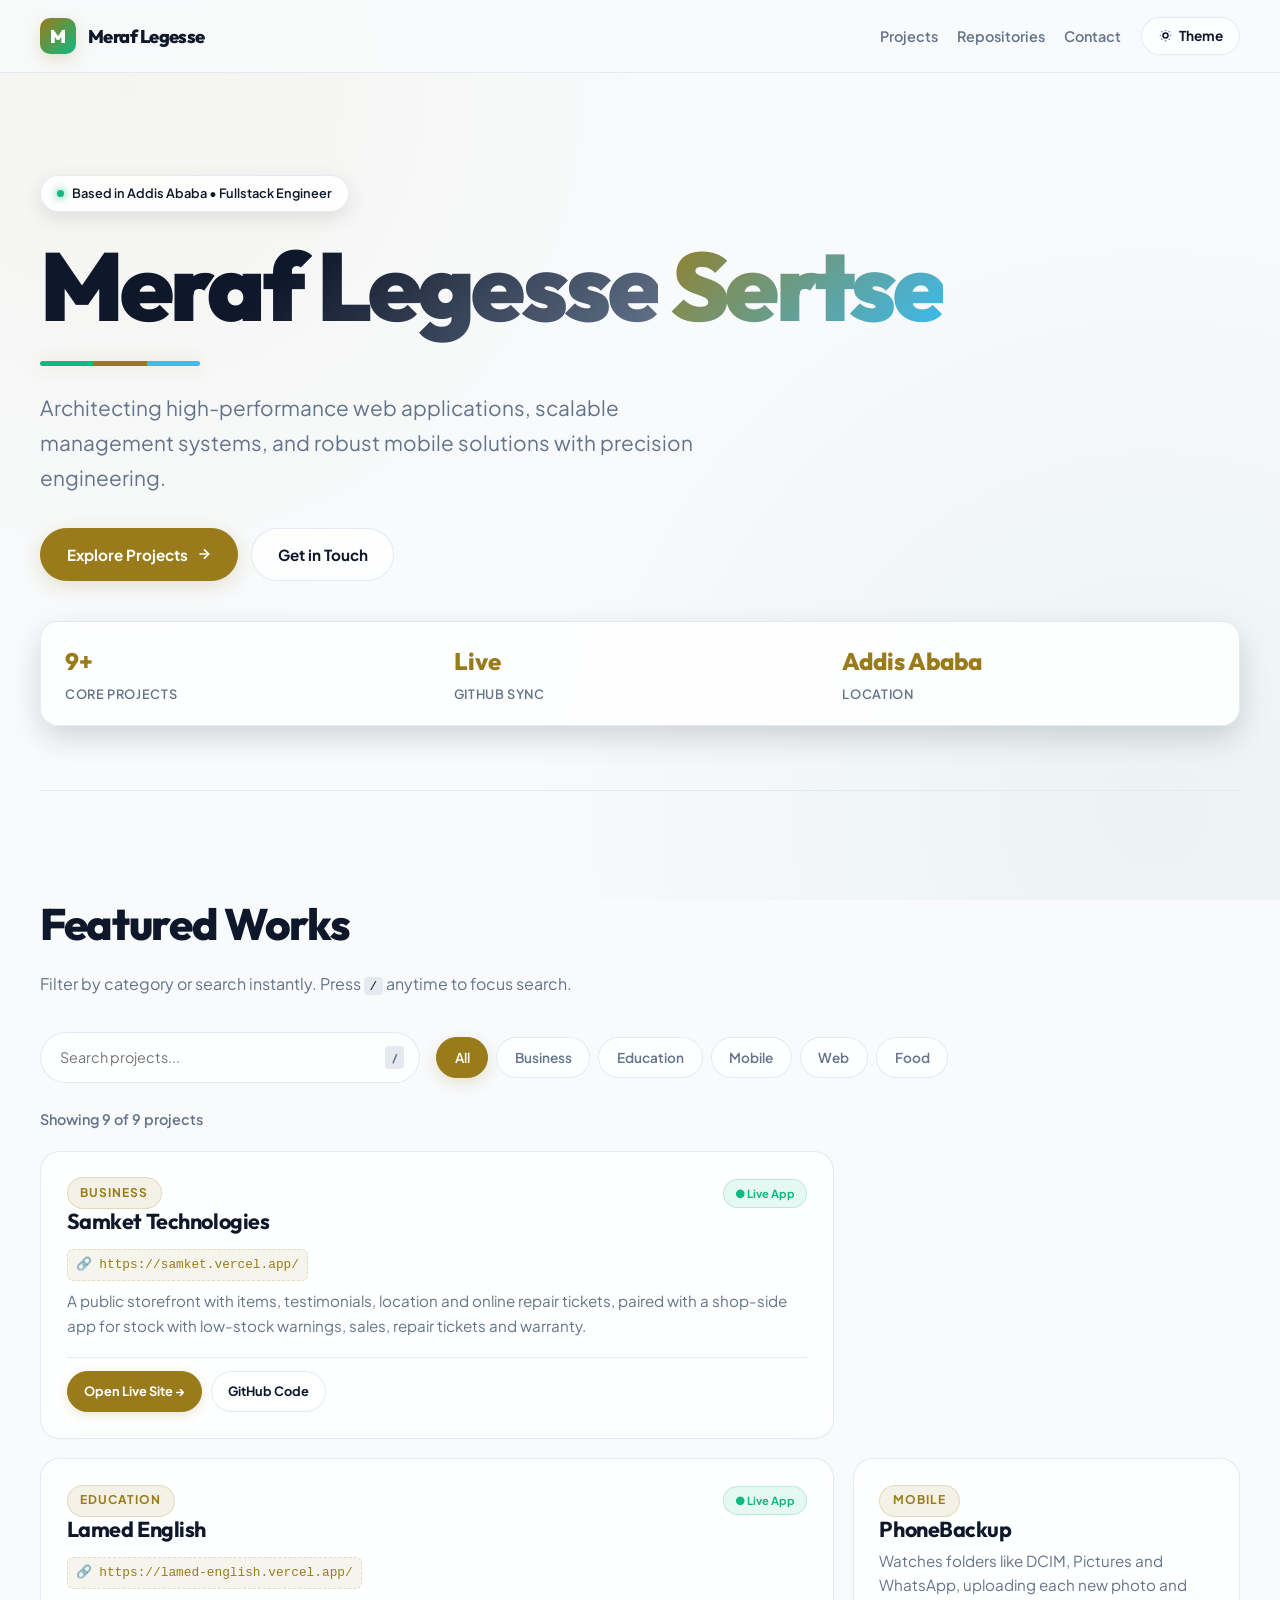
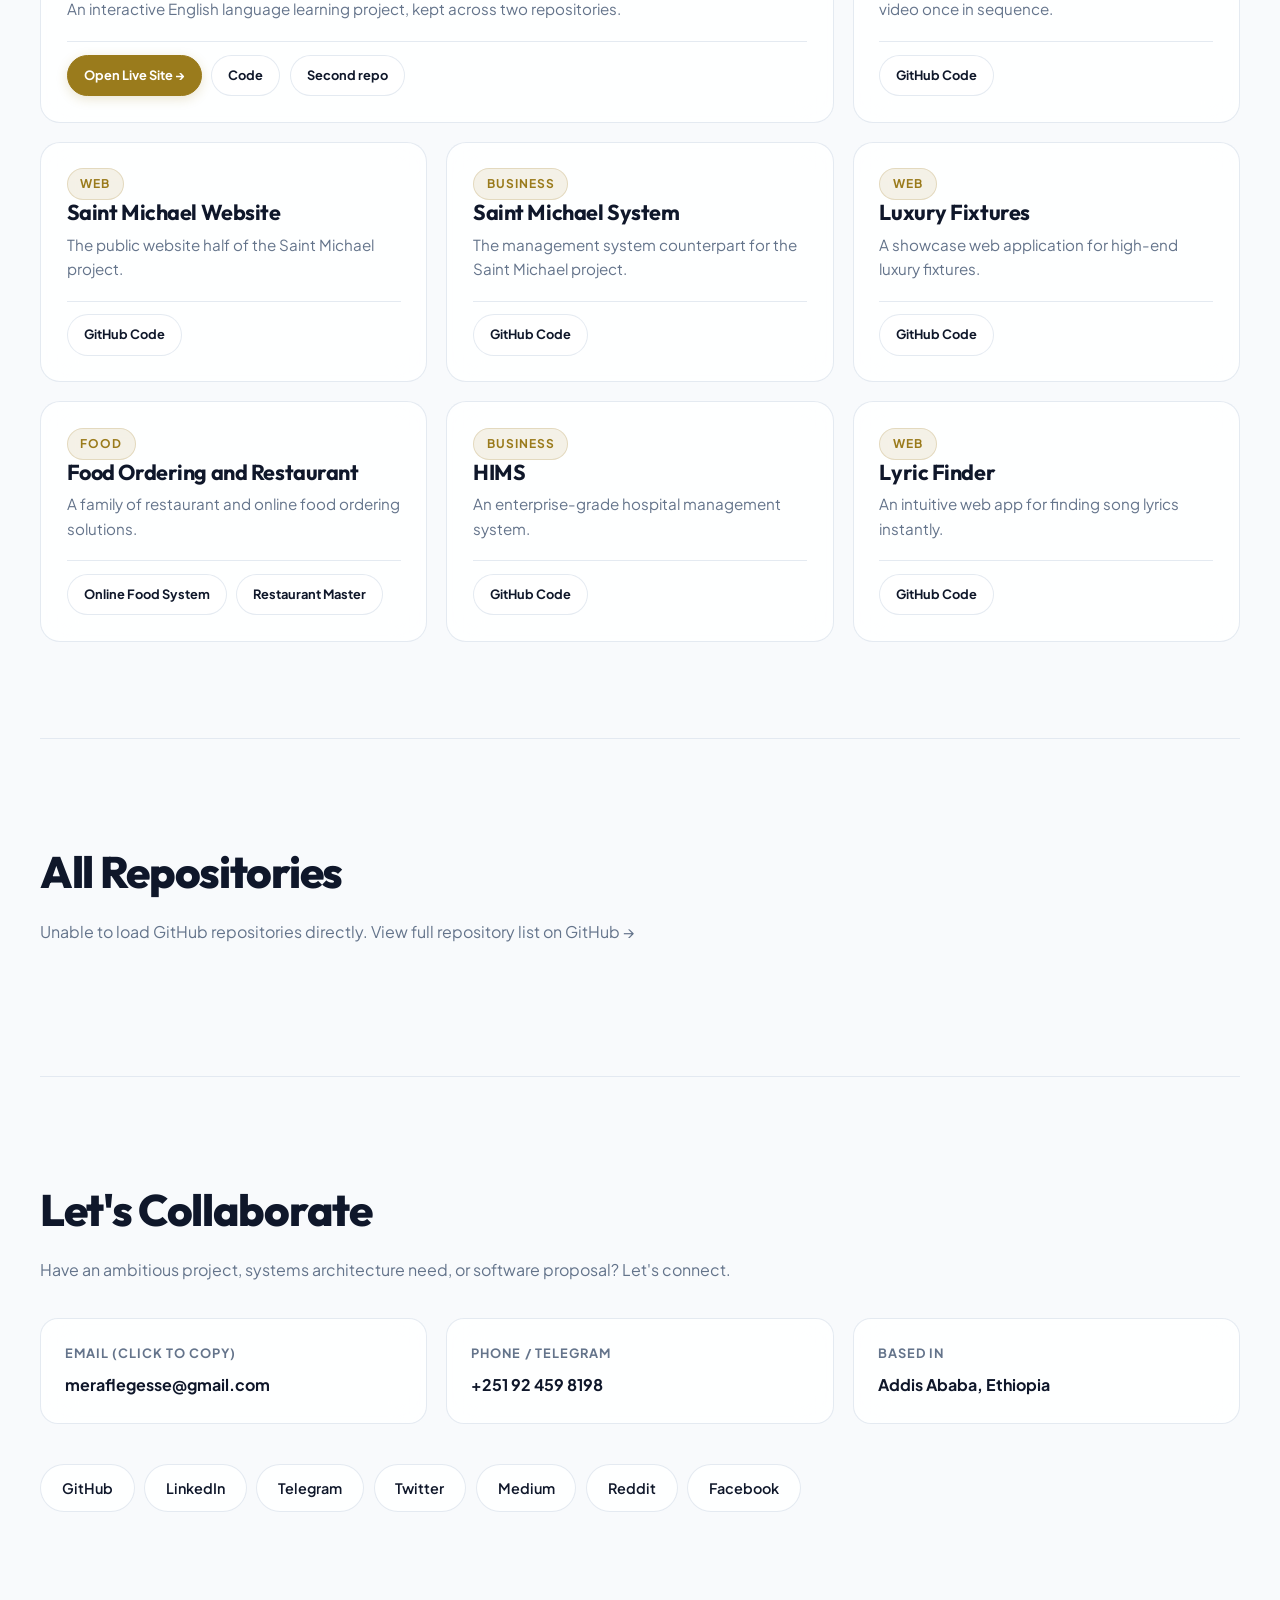
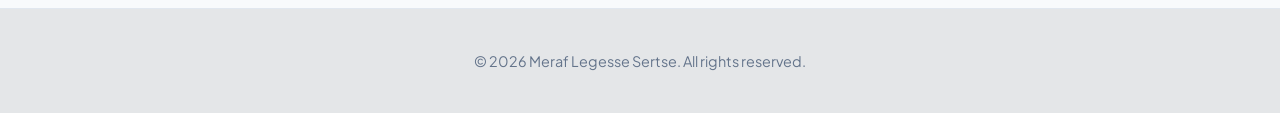
==== index.html @ bca3e5d6 "v5" ====
<!doctype html>
<html lang="en">
<head>
<meta charset="utf-8">
<title>Meraf Legesse Sertse | Fullstack Engineer & Systems Architect</title>
<meta name="viewport" content="width=device-width, initial-scale=1">
<meta name="description" content="Meraf Legesse Sertse (mafi) is a fullstack developer in Addis Ababa, Ethiopia. Explore high-performance web applications, management systems, and mobile solutions.">
<meta name="theme-color" content="#07090E">
<link rel="canonical" href="https://meraf.github.io/">
<link rel="icon" href="favicon.svg" type="image/svg+xml">
<meta property="og:title" content="Meraf Legesse Sertse | Fullstack Engineer">
<meta property="og:description" content="Websites, enterprise management systems, and mobile apps built in Addis Ababa. Explore live deployments & repositories.">
<meta property="og:type" content="website">
<meta property="og:url" content="https://meraf.github.io/">
<script type="application/ld+json">{"@context":"https://schema.org","@type":"Person","name":"Meraf Legesse Sertse","alternateName":"mafi","jobTitle":"Fullstack Developer","url":"https://meraf.github.io/","email":"mailto:meraflegesse@gmail.com","telephone":"+251924598198","address":{"@type":"PostalAddress","addressLocality":"Addis Ababa","addressCountry":"ET"},"sameAs":["https://github.com/meraf","https://linkedin.com/in/meraf-legesse","https://twitter.com/meraf_legesse","https://medium.com/@meraflegesse","https://t.me/meraf_legesse"]}</script>
<script>try{var t=localStorage.getItem("t")||(matchMedia("(prefers-color-scheme:light)").matches?"light":"dark")}catch(e){t="dark"}document.documentElement.dataset.theme=t</script>
<link rel="preconnect" href="https://fonts.googleapis.com">
<link rel="preconnect" href="https://fonts.gstatic.com" crossorigin>
<link rel="stylesheet" href="https://fonts.googleapis.com/css2?family=Plus+Jakarta+Sans:wght@400;500;600;700&family=Outfit:wght@600;700;800;900&display=swap">
<style>
:root{
  --bg:#07090E;
  --bg-glow:radial-gradient(circle at 10% 10%, rgba(212,175,55,0.07) 0%, transparent 40%), radial-gradient(circle at 90% 90%, rgba(16,185,129,0.06) 0%, transparent 45%);
  --sf:rgba(15, 20, 32, 0.75);
  --sf-hover:rgba(22, 29, 46, 0.9);
  --ln:rgba(40, 50, 75, 0.6);
  --ln-hover:rgba(212, 175, 25, 0.5);
  --tx:#F3F4F6;
  --mu:#9CA3AF;
  --ac:#D4AF37;
  --ac-rgb:212,175,55;
  --ac-glow:rgba(212,175,55,0.25);
  --oa:#07090E;
  color-scheme:dark;
}
:root[data-theme=light]{
  --bg:#F8FAFC;
  --bg-glow:radial-gradient(circle at 10% 10%, rgba(180,140,20,0.05) 0%, transparent 40%), radial-gradient(circle at 90% 90%, rgba(11,107,58,0.05) 0%, transparent 45%);
  --sf:rgba(255, 255, 255, 0.85);
  --sf-hover:rgba(255, 255, 255, 1);
  --ln:rgba(226, 232, 240, 0.9);
  --ln-hover:rgba(180, 140, 20, 0.5);
  --tx:#0F172A;
  --mu:#64748B;
  --ac:#9A7B1C;
  --ac-rgb:154,123,28;
  --ac-glow:rgba(154,123,28,0.2);
  --oa:#FFFFFF;
  color-scheme:light;
}
*{box-sizing:border-box}
html{scroll-behavior:smooth;scroll-padding-top:5.5rem}
body{margin:0;width:100%;overflow-x:hidden;background:var(--bg);background-image:var(--bg-glow);background-attachment:fixed;color:var(--tx);font:400 1rem/1.7 'Plus Jakarta Sans',system-ui,sans-serif;-webkit-text-size-adjust:100%}
a{color:inherit;text-decoration:none}
h1,h2,h3{font-family:'Outfit',system-ui,sans-serif;margin:0}
.wrap{width:min(1200px,100% - 2rem);margin-inline:auto}
:focus-visible{outline:3px solid var(--ac);outline-offset:3px}

#progress{position:fixed;top:0;left:0;height:3px;background:linear-gradient(90deg, var(--ac), #10B981);width:0%;z-index:1000;transition:width .1s linear}

.nav{position:sticky;top:0;z-index:100;background:color-mix(in srgb, var(--bg) 82%, transparent);backdrop-filter:blur(20px);-webkit-backdrop-filter:blur(20px);border-bottom:1px solid var(--ln);transition:border-color .3s}
.nav .wrap{display:flex;align-items:center;justify-content:space-between;height:4.5rem}
.logo-badge{display:flex;align-items:center;gap:.75rem;font:800 1.15rem 'Outfit',sans-serif;letter-spacing:-.03em}
.logo-icon{width:36px;height:36px;border-radius:10px;background:linear-gradient(135deg, var(--ac), #10B981);display:grid;place-content:center;color:var(--oa);font-weight:900;box-shadow:0 6px 16px var(--ac-glow)}
.nav-links{display:flex;align-items:center;gap:1.2rem}
.nav-links a{color:var(--mu);font-weight:600;font-size:.9rem;transition:color .2s}
.nav-links a:hover{color:var(--tx)}
#th{font:inherit;font-size:.85rem;font-weight:700;cursor:pointer;color:var(--tx);background:var(--sf);border:1px solid var(--ln);border-radius:999px;padding:.4rem 1rem;display:flex;align-items:center;gap:.4rem;transition:all .25s}
#th:hover{border-color:var(--ac);background:var(--sf-hover)}

.hero{padding:clamp(3rem,8vw,8rem) 0 clamp(2.5rem,5vw,4rem);position:relative}
.status-pill{display:inline-flex;align-items:center;gap:.5rem;padding:.4rem 1rem;border-radius:999px;background:var(--sf);border:1px solid var(--ln);font-size:.8rem;font-weight:600;margin-bottom:1.5rem;box-shadow:0 6px 20px rgba(0,0,0,0.1);max-width:100%;overflow:hidden;text-overflow:ellipsis;white-space:nowrap}
.status-dot{width:7px;height:7px;border-radius:50%;background:#10B981;box-shadow:0 0 8px #10B981;animation:pulse 2s infinite;flex-shrink:0}
@keyframes pulse{0%{opacity:1}50%{opacity:.3}100%{opacity:1}}
.hero h1{font-weight:900;font-size:clamp(2.5rem,8.5vw,6rem);line-height:1.05;letter-spacing:-.04em;margin-bottom:1.2rem;word-break:break-word}
.hero h1 span{background:linear-gradient(135deg, var(--tx) 40%, var(--mu));-webkit-background-clip:text;-webkit-text-fill-color:transparent}
.hero h1 span.highlight{background:linear-gradient(135deg, var(--ac), #38BDF8);-webkit-background-clip:text;-webkit-text-fill-color:transparent}
.stripe{display:block;height:5px;width:160px;margin:1.5rem 0;border-radius:3px;background:linear-gradient(90deg,#10B981 0 33.3%,var(--ac) 33.3% 66.6%,#38BDF8 66.6%);box-shadow:0 0 15px var(--ac-glow)}
.lead{font-size:clamp(1.05rem,2.2vw,1.3rem);color:var(--mu);max-width:44ch;margin:0 0 2rem;line-height:1.7}
.cta-group{display:flex;flex-wrap:wrap;gap:.8rem;align-items:center;margin-bottom:2.5rem}
.btn{display:inline-flex;align-items:center;justify-content:center;gap:.5rem;padding:.8rem 1.6rem;border-radius:999px;background:var(--ac);color:var(--oa);font-weight:700;text-decoration:none;border:1px solid var(--ac);box-shadow:0 5px 20px var(--ac-glow);transition:all .3s cubic-bezier(.16,1,.3,1);font-size:.95rem}
.btn:hover{transform:translateY(-2px);box-shadow:0 8px 25px var(--ac-glow)}
.btn.ghost{background:var(--sf);color:var(--tx);border-color:var(--ln);box-shadow:none}
.btn.ghost:hover{border-color:var(--ac);background:var(--sf-hover)}

.stats-bar{display:grid;grid-template-columns:repeat(auto-fit,minmax(150px,1fr));gap:1rem;padding:1.2rem 1.5rem;border-radius:18px;background:var(--sf);border:1px solid var(--ln);backdrop-filter:blur(16px);box-shadow:0 12px 30px rgba(0,0,0,0.15)}
.stat-item{display:flex;flex-direction:column;gap:.1rem}
.stat-num{font-family:'Outfit',sans-serif;font-size:1.5rem;font-weight:800;color:var(--ac)}
.stat-lbl{font-size:.8rem;font-weight:600;color:var(--mu);text-transform:uppercase;letter-spacing:.05em}

section{padding:clamp(4rem,8vw,6rem) 0;border-top:1px solid var(--ln)}
h2{font-weight:800;font-size:clamp(2rem,4vw,2.75rem);letter-spacing:-.03em;margin-bottom:.5rem}
.sub{color:var(--mu);max-width:58ch;margin:0 0 2.2rem;font-size:1rem}

.tools{display:flex;flex-wrap:wrap;gap:1rem;align-items:center;margin-bottom:1.5rem}
.search-wrapper{position:relative;flex:1 1 250px;max-width:380px}
#q{width:100%;font:inherit;font-size:.9rem;color:var(--tx);background:var(--sf);border:1px solid var(--ln);border-radius:999px;padding:.75rem 2.8rem .75rem 1.2rem;transition:all .25s;box-shadow:inset 0 2px 4px rgba(0,0,0,0.02)}
#q:focus{border-color:var(--ac);background:var(--sf-hover);box-shadow:0 0 0 4px var(--ac-glow)}
.kbd-hint{position:absolute;right:1rem;top:50%;transform:translateY(-50%);background:var(--ln);color:var(--mu);font-size:.7rem;font-weight:700;padding:.15rem .4rem;border-radius:4px;pointer-events:none}
#chips{display:flex;flex-wrap:wrap;gap:.5rem}
#chips button{font:inherit;font-size:.85rem;font-weight:600;cursor:pointer;color:var(--mu);background:var(--sf);border:1px solid var(--ln);border-radius:999px;padding:.5rem 1.1rem;transition:all .25s}
#chips button:hover{color:var(--tx);border-color:var(--ln-hover)}
#chips button[aria-pressed=true]{background:var(--ac);color:var(--oa);border-color:var(--ac);box-shadow:0 5px 15px var(--ac-glow)}
#count{color:var(--mu);margin:0 0 1.2rem;font-size:.9rem;font-weight:600}

/* Bento Grid Cards - Fully Responsive */
#grid{display:grid;gap:1.2rem;grid-template-columns:repeat(auto-fill,minmax(min(100%, 300px), 1fr))}
.card{box-sizing:border-box;display:flex;flex-direction:column;justify-content:space-between;gap:1.2rem;min-height:240px;padding:1.6rem;border:1px solid var(--ln);border-radius:20px;background:var(--sf);backdrop-filter:blur(16px);transition:all .3s cubic-bezier(.16,1,.3,1);position:relative;overflow:hidden;word-break:break-word}
.card::before{content:"";position:absolute;inset:0;background:radial-gradient(600px circle at var(--mouse-x, 0) var(--mouse-y, 0), rgba(212,175,55,0.08), transparent 40%);opacity:0;transition:opacity .3s;pointer-events:none}
.card:hover{border-color:var(--ln-hover);transform:translateY(-4px);box-shadow:0 15px 30px rgba(0,0,0,0.2)}
.card:hover::before{opacity:1}
.card-top{display:flex;align-items:center;justify-content:space-between;flex-wrap:wrap;gap:.5rem}
.card h3{font-size:1.35rem;line-height:1.2;font-weight:700;letter-spacing:-.02em;margin-bottom:.4rem}
.card p{margin:0;color:var(--mu);font-size:.95rem;line-height:1.6}
.url-display{display:inline-block;font-size:.8rem;font-family:monospace;color:var(--ac);background:rgba(var(--ac-rgb),0.08);padding:.25rem .5rem;border-radius:6px;margin:.5rem 0;word-break:break-all;border:1px dashed rgba(var(--ac-rgb),0.2)}
.card.big{grid-column:span 1}
@media(min-width:768px){.card.big{grid-column:span 2}}
.cat{display:inline-flex;align-items:center;gap:.4rem;font-size:.75rem;font-weight:700;text-transform:uppercase;letter-spacing:.08em;color:var(--ac);background:rgba(var(--ac-rgb),0.1);padding:.3rem .8rem;border-radius:999px;border:1px solid rgba(var(--ac-rgb),0.2)}
.live-indicator{display:inline-flex;align-items:center;gap:.3rem;font-size:.7rem;font-weight:700;color:#10B981;background:rgba(16,185,129,0.1);padding:.25rem .7rem;border-radius:999px;border:1px solid rgba(16,185,129,0.2)}
.card-actions{display:flex;flex-wrap:wrap;gap:.6rem;margin-top:auto;padding-top:.8rem;border-top:1px solid var(--ln)}
.btn-card{display:inline-flex;align-items:center;justify-content:center;gap:.4rem;padding:.55rem 1rem;border-radius:999px;font-size:.8rem;font-weight:700;text-decoration:none;transition:all .2s;white-space:nowrap}
.btn-card.primary{background:var(--ac);color:var(--oa);border:1px solid var(--ac);box-shadow:0 3px 12px var(--ac-glow)}
.btn-card.primary:hover{transform:translateY(-1px);box-shadow:0 5px 15px var(--ac-glow)}
.btn-card.ghost{background:var(--sf);color:var(--tx);border:1px solid var(--ln)}
.btn-card.ghost:hover{border-color:var(--ac);background:var(--sf-hover)}

#none{color:var(--mu);padding:3rem 0;text-align:center;font-size:1.05rem}

.rl{list-style:none;margin:0;padding:0;display:grid;gap:1.2rem;grid-template-columns:repeat(auto-fill,minmax(min(100%, 300px), 1fr))}
.rl a{display:flex;flex-direction:column;gap:.7rem;height:100%;padding:1.5rem;border:1px solid var(--ln);border-radius:18px;background:var(--sf);backdrop-filter:blur(16px);text-decoration:none;transition:all .3s;word-break:break-word}
.rl a:hover{border-color:var(--ln-hover);transform:translateY(-3px);box-shadow:0 12px 25px rgba(0,0,0,0.15)}
.rl b{font-family:'Outfit',sans-serif;font-size:1.15rem;letter-spacing:-.01em}
.rl span{color:var(--mu);font-size:.9rem;display:-webkit-box;-webkit-line-clamp:2;-webkit-box-orient:vertical;overflow:hidden;flex-grow:1}
.rl i{display:flex;align-items:center;justify-content:space-between;font-style:normal;color:var(--mu);font-size:.8rem;margin-top:auto;padding-top:.8rem;border-top:1px solid var(--ln)}
.rl em{background:rgba(var(--ac-rgb),0.1);color:var(--ac);padding:.2rem .6rem;border-radius:6px;font-style:normal;font-weight:700}
.err{color:var(--mu);padding:2rem 0}

.cg{display:grid;gap:1.2rem;grid-template-columns:repeat(auto-fit,minmax(min(100%, 280px), 1fr));margin-bottom:2.5rem}
.cg>*{display:flex;flex-direction:column;gap:.4rem;margin:0;padding:1.5rem;border:1px solid var(--ln);border-radius:18px;background:var(--sf);backdrop-filter:blur(16px);text-decoration:none;word-break:break-word;transition:all .3s}
.cg a:hover,.copy-box:hover{border-color:var(--ln-hover);transform:translateY(-2px);box-shadow:0 10px 25px rgba(0,0,0,0.1)}
.copy-box{cursor:pointer;position:relative}
.copy-feedback{position:absolute;top:1rem;right:1rem;background:var(--ac);color:var(--oa);font-size:.7rem;font-weight:800;padding:.2rem .5rem;border-radius:4px;opacity:0;transition:opacity .2s}
.cg small{color:var(--mu);font-size:.8rem;font-weight:700;text-transform:uppercase;letter-spacing:.08em}
.cg span,.cg a{font-weight:700;font-size:1rem}
.soc{list-style:none;margin:0;padding:0;display:flex;flex-wrap:wrap;gap:.6rem}
.soc a{display:inline-flex;align-items:center;gap:.5rem;padding:.7rem 1.3rem;border:1px solid var(--ln);border-radius:999px;background:var(--sf);font-weight:600;font-size:.9rem;transition:all .25s}
.soc a:hover{border-color:var(--ac);background:var(--sf-hover);transform:translateY(-2px);box-shadow:0 6px 15px var(--ac-glow)}

footer{border-top:1px solid var(--ln);padding:2.5rem 0;color:var(--mu);font-size:.9rem;background:color-mix(in srgb, var(--bg) 92%, #000 8%)}
footer .wrap{display:flex;flex-wrap:wrap;align-items:center;justify-content:space-between;gap:1rem}

@media(prefers-reduced-motion:reduce){*{animation:none!important;transition:none!important;scroll-behavior:auto!important}}
</style>
</head>
<body>

<div id="progress"></div>

<nav class="nav">
  <div class="wrap">
    <a href="#" class="logo-badge">
      <div class="logo-icon">M</div>
      <span>Meraf Legesse</span>
    </a>
    <div class="nav-links">
      <a href="#projects">Projects</a>
      <a href="#repos">Repositories</a>
      <a href="#contact">Contact</a>
      <button id="th" type="button" aria-label="Toggle theme">
        <svg width="15" height="15" viewBox="0 0 24 24" fill="none" stroke="currentColor" stroke-width="2.5"><path d="M12 3v1m0 16v1m9-9h-1M4 12H3m15.364 6.364l-.707-.707M6.343 6.343l-.707-.707m12.728 0l-.707.707M6.343 17.657l-.707.707M16 12a4 4 0 11-8 0 4 4 0 018 0z"/></svg>
        <span>Theme</span>
      </button>
    </div>
  </div>
</nav>

<header class="hero wrap">
  <div class="status-pill">
    <span class="status-dot"></span>
    <span>Based in Addis Ababa • Fullstack Engineer</span>
  </div>
  <h1><span>Meraf Legesse</span><span class="highlight"> Sertse</span></h1>
  <i class="stripe"></i>
  <p class="lead">Architecting high-performance web applications, scalable management systems, and robust mobile solutions with precision engineering.</p>
  <div class="cta-group">
    <a class="btn" href="#projects">
      <span>Explore Projects</span>
      <svg width="16" height="16" viewBox="0 0 24 24" fill="none" stroke="currentColor" stroke-width="2.5"><path d="M5 12h14m-7-7l7 7-7 7"/></svg>
    </a>
    <a class="btn ghost" href="#contact">Get in Touch</a>
  </div>

  <div class="stats-bar" id="statsBar">
    <div class="stat-item">
      <span class="stat-num" id="repoCountStat">9+</span>
      <span class="stat-lbl">Core Projects</span>
    </div>
    <div class="stat-item">
      <span class="stat-num" id="githubStarsStat">Live</span>
      <span class="stat-lbl">GitHub Sync</span>
    </div>
    <div class="stat-item">
      <span class="stat-num">Addis Ababa</span>
      <span class="stat-lbl">Location</span>
    </div>
  </div>
</header>

<main>
  <section id="projects" class="wrap">
    <h2>Featured Works</h2>
    <p class="sub">Filter by category or search instantly. Press <kbd style="background:var(--ln);padding:.1rem .35rem;border-radius:4px;color:var(--tx);font-size:.8rem">/</kbd> anytime to focus search.</p>
    <div class="tools">
      <div class="search-wrapper">
        <input id="q" type="search" placeholder="Search projects..." aria-label="Search projects">
        <span class="kbd-hint">/</span>
      </div>
      <div id="chips"></div>
    </div>
    <p id="count" aria-live="polite"></p>
    <div id="grid"></div>
    <p id="none" hidden>No projects match your search query. Try clearing filters or resetting search.</p>
    <noscript><p><a href="https://github.com/meraf?tab=repositories" target="_blank" rel="noopener">Browse all projects directly on GitHub</a></p></noscript>
  </section>

  <section id="repos" class="wrap">
    <h2>All Repositories</h2>
    <p class="sub" id="rc">Fetching live public repositories from GitHub...</p>
    <ul class="rl" id="rl"></ul>
  </section>

  <section id="contact" class="wrap">
    <h2>Let's Collaborate</h2>
    <p class="sub">Have an ambitious project, systems architecture need, or software proposal? Let's connect.</p>
    <div class="cg">
      <div class="copy-box" id="copyEmailBtn" title="Click to copy email">
        <span class="copy-feedback" id="copyFeedback">Copied!</span>
        <small>Email (Click to Copy)</small>
        <span>meraflegesse@gmail.com</span>
      </div>
      <a href="tel:+251924598198">
        <small>Phone / Telegram</small>
        <span>+251 92 459 8198</span>
      </a>
      <div>
        <small>Based In</small>
        <span>Addis Ababa, Ethiopia</span>
      </div>
    </div>
    <ul class="soc">
      <li><a href="https://github.com/meraf" target="_blank" rel="noopener">GitHub</a></li>
      <li><a href="https://linkedin.com/in/meraf-legesse" target="_blank" rel="noopener">LinkedIn</a></li>
      <li><a href="https://t.me/meraf_legesse" target="_blank" rel="noopener">Telegram</a></li>
      <li><a href="https://twitter.com/meraf_legesse" target="_blank" rel="noopener">Twitter</a></li>
      <li><a href="https://medium.com/@meraflegesse" target="_blank" rel="noopener">Medium</a></li>
      <li><a href="https://www.reddit.com/user/Meraf_Legesse" target="_blank" rel="noopener">Reddit</a></li>
      <li><a href="https://www.facebook.com/mafilegesse1" target="_blank" rel="noopener">Facebook</a></li>
    </ul>
  </section>
</main>

<footer footer style="display: flex; justify-content: center; align-items: center; text-align: center; width: 100%;">
  <div class="">
    <span >© <span id="yr">2026</span> Meraf Legesse Sertse. All rights reserved.</span>
    
  </div>
</footer>

<script>
// Live deployments listed first with visible deployment URLs
const P=[
{n:"Samket Technologies",c:"Business",s:1,r:[["Code","SamketTechnologies"]],live:"https://samket.vercel.app/",
 d:"Website and shop system for a computer and mobile sales and repair business.",
 l:"A public storefront with items, testimonials, location and online repair tickets, paired with a shop-side app for stock with low-stock warnings, sales, repair tickets and warranty."},
{n:"Lamed English",c:"Education",s:1,r:[["Code","Lamed-English"],["Second repo","lamed_english"]],live:"https://lamed-english.vercel.app/",
 d:"English language learning project.",
 l:"An interactive English language learning project, kept across two repositories."},
{n:"PhoneBackup",c:"Mobile",r:[["Code","PhoneBackup"]],live:"",
 d:"Android app that backs up new photos and videos to a private Telegram channel.",
 l:"Watches folders like DCIM, Pictures and WhatsApp, uploading each new photo and video once in sequence."},
{n:"Saint Michael Website",c:"Web",r:[["Code","Saint-Michale-Website"]],live:"",
 d:"Public website for Saint Michael.",
 l:"The public website half of the Saint Michael project."},
{n:"Saint Michael System",c:"Business",r:[["Code","Saint-Michale-System"]],live:"",
 d:"Management system built alongside the Saint Michael website.",
 l:"The management system counterpart for the Saint Michael project."},
{n:"Luxury Fixtures",c:"Web",r:[["Code","luxury-fixtures"]],live:"",
 d:"Website for a luxury fixtures brand.",
 l:"A showcase web application for high-end luxury fixtures."},
{n:"Food Ordering and Restaurant",c:"Food",r:[["Online Food System","Online-Food-Ordering-System"],["Restaurant Master","online-food-and-restaurant-master"]],live:"",
 d:"Restaurant and online food ordering systems in multiple versions.",
 l:"A family of restaurant and online food ordering solutions."},
{n:"HIMS",c:"Business",r:[["Code","HIMS"]],live:"",
 d:"A fast, flexible and simple hospital management system.",
 l:"An enterprise-grade hospital management system."},
{n:"Lyric Finder",c:"Web",r:[["Code","LyricFinder-"]],live:"",
 d:"An intuitive demo song and lyric finder.",
 l:"An intuitive web app for finding song lyrics instantly."}
];

const $=s=>document.querySelector(s),G="https://github.com/meraf/",R=document.documentElement;
let cat="All",term="";
const cats=["All",...new Set(P.map(p=>p.c))];

$("#chips").innerHTML=cats.map(c=>`<button type="button" aria-pressed="${c==="All"}">${c}</button>`).join("");

function draw(){
 const L=P.filter(p=>(cat==="All"||p.c===cat)&&(p.n+" "+p.d+" "+p.c).toLowerCase().includes(term));
 $("#grid").innerHTML=L.map(p=>`
  <article class="card${p.s?" big":""}">
    <div>
      <div class="card-top">
        <span class="cat">${p.c}</span>
        ${p.live ? '<span class="live-indicator">● Live App</span>' : ''}
      </div>
      <div>
        <h3>${p.n}</h3>
        ${p.live ? `<a href="${p.live}" target="_blank" rel="noopener" class="url-display">🔗 ${p.live}</a>` : ''}
        <p>${p.l||p.d}</p>
      </div>
    </div>
    <div class="card-actions">
      ${p.live ? `<a class="btn-card primary" href="${p.live}" target="_blank" rel="noopener">Open Live Site →</a>` : ''}
      ${p.r.map(([t,r])=>`<a class="btn-card ghost" href="${G+r}" target="_blank" rel="noopener">${p.r.length>1?t:"GitHub Code"}</a>`).join("")}
    </div>
  </article>`).join("");
 
 $("#none").hidden=L.length>0;
 $("#count").textContent=`Showing ${L.length} of ${P.length} projects`;

 document.querySelectorAll('.card').forEach(card => {
  card.onmousemove = e => {
   const rect = card.getBoundingClientRect();
   card.style.setProperty('--mouse-x', `${e.clientX - rect.left}px`);
   card.style.setProperty('--mouse-y', `${e.clientY - rect.top}px`);
  };
 });
}

$("#chips").onclick=e=>{
 const b=e.target.closest("button");if(!b)return;
 cat=b.textContent;
 [...$("#chips").children].forEach(x=>x.setAttribute("aria-pressed",x===b));
 draw();
};

$("#q").oninput=e=>{
 term=e.target.value.trim().toLowerCase();
 draw();
};

window.addEventListener('keydown', e => {
 if(e.key==='/' && document.activeElement!==$('#q')){
  e.preventDefault();
  $('#q').focus();
 }
});

$('#copyEmailBtn').onclick = () => {
 navigator.clipboard.writeText('meraflegesse@gmail.com').then(() => {
  const fb = $('#copyFeedback');
  fb.style.opacity = '1';
  setTimeout(() => fb.style.opacity = '0', 1500);
 });
};

$("#th").onclick=()=>{
 const t=R.dataset.theme==="light"?"dark":"light";
 R.dataset.theme=t;
 try{localStorage.setItem("t",t)}catch(e){}
};

window.onscroll = () => {
 const h = document.documentElement;
 const st = h.scrollTop || document.body.scrollTop;
 const sh = h.scrollHeight - h.clientHeight;
 $('#progress').style.width = `${(st / sh) * 100}%`;
};

$("#yr").textContent=new Date().getFullYear();
draw();

let loaded=0;
function loadRepos(){
 if(loaded++)return;
 fetch("https://api.github.com/users/meraf/repos?per_page=100&sort=pushed")
 .then(r=>r.ok?r.json():Promise.reject())
 .then(a=>{
  $("#rc").textContent=`${a.length} public repositories fetched live from GitHub, newest activity first.`;
  $('#repoCountStat').textContent = `${a.length}+`;
  $('#githubStarsStat').textContent = 'Synced';
  $("#rl").innerHTML=a.map(r=>`
    <li>
      <a href="${esc(r.html_url)}" target="_blank" rel="noopener">
        <b>${esc(r.name)}</b>
        <span>${esc(r.description||"No description yet")}</span>
        <i><em>${esc(r.language||"Code")}</em><span>${new Date(r.pushed_at).toLocaleDateString("en",{month:"short",year:"numeric"})}</span></i>
      </a>
    </li>`).join("");
 })
 .catch(()=>{$("#rc").innerHTML='Unable to load GitHub repositories directly. <a href="https://github.com/meraf?tab=repositories" target="_blank" rel="noopener">View full repository list on GitHub →</a>'});
}

const esc=s=>String(s).replace(/[&<>"]/g,c=>({"&":"&amp;","<":"&lt;",">":"&gt;",'"':"&quot;"}[c]));

"IntersectionObserver" in window?new IntersectionObserver((e,o)=>{if(e[0].isIntersecting){loadRepos();o.disconnect()}},{rootMargin:"400px"}).observe($("#repos")):loadRepos();
</script>
</body>
</html>
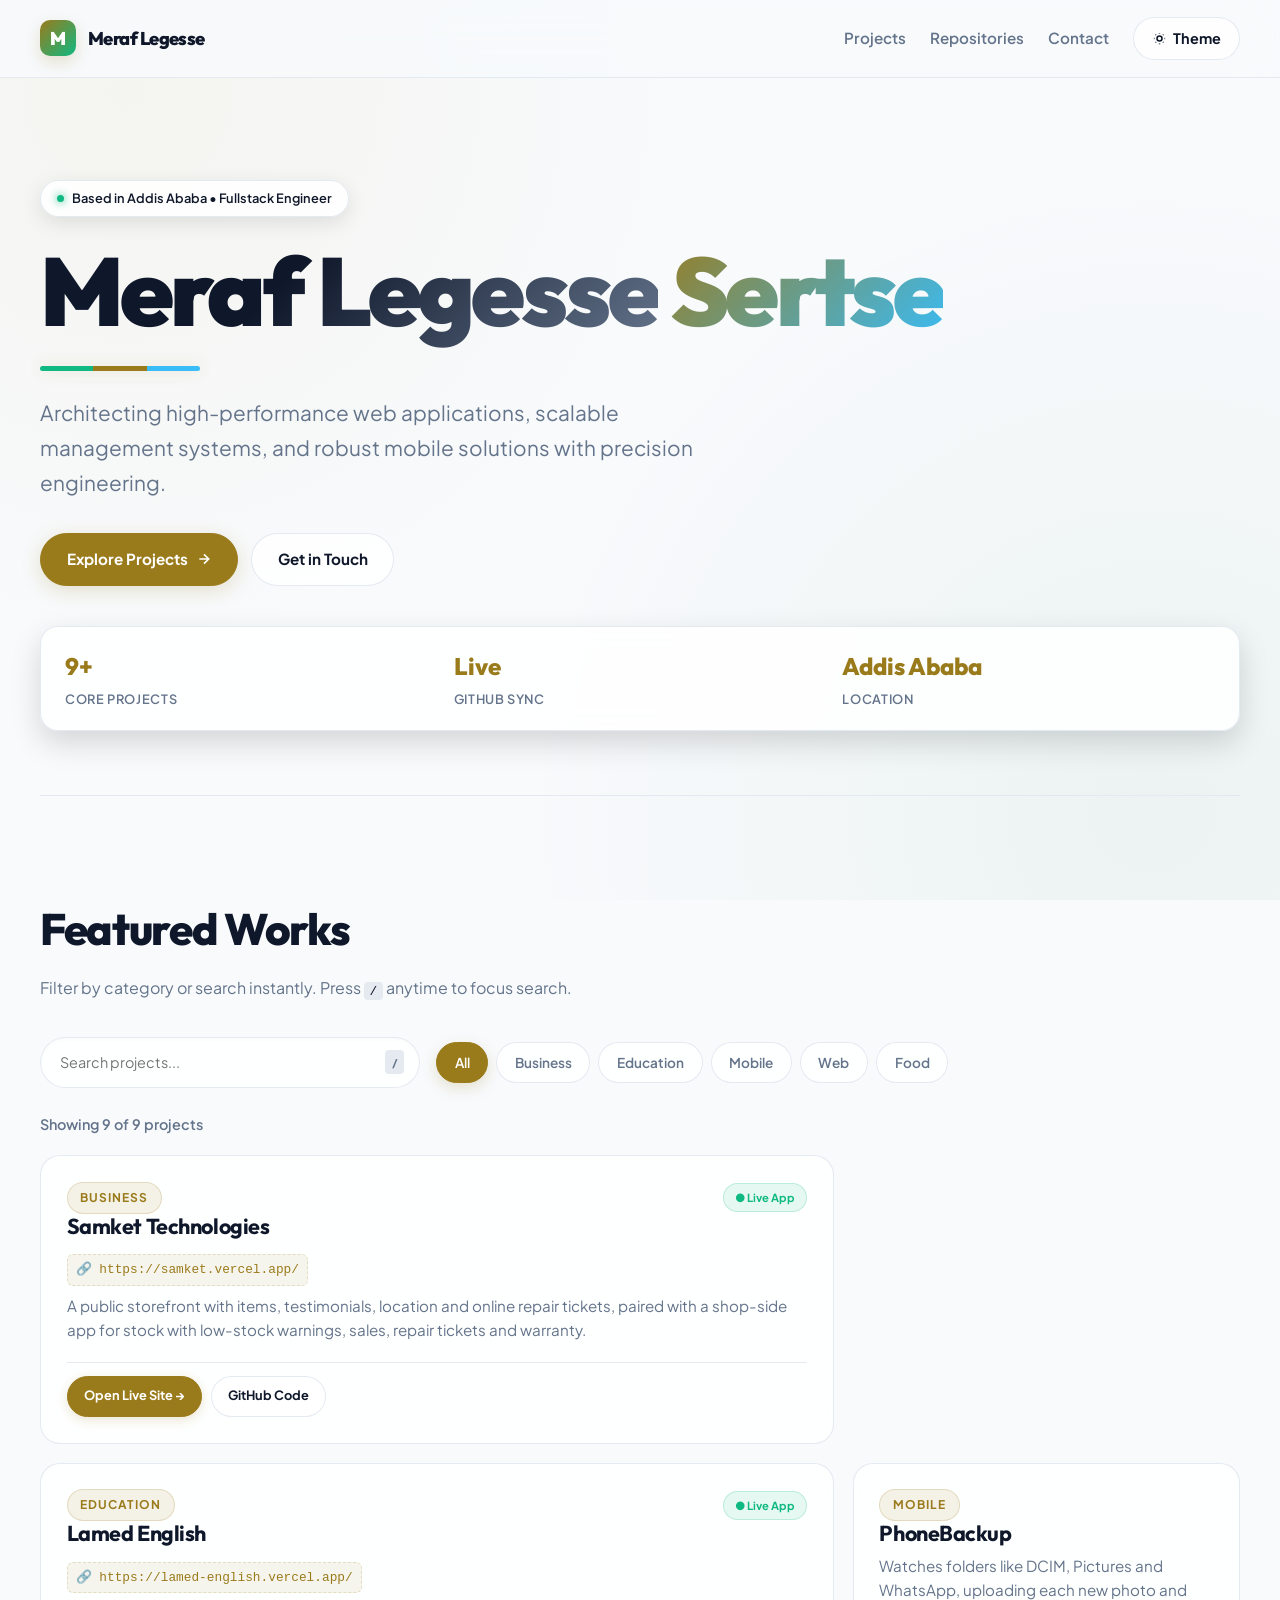
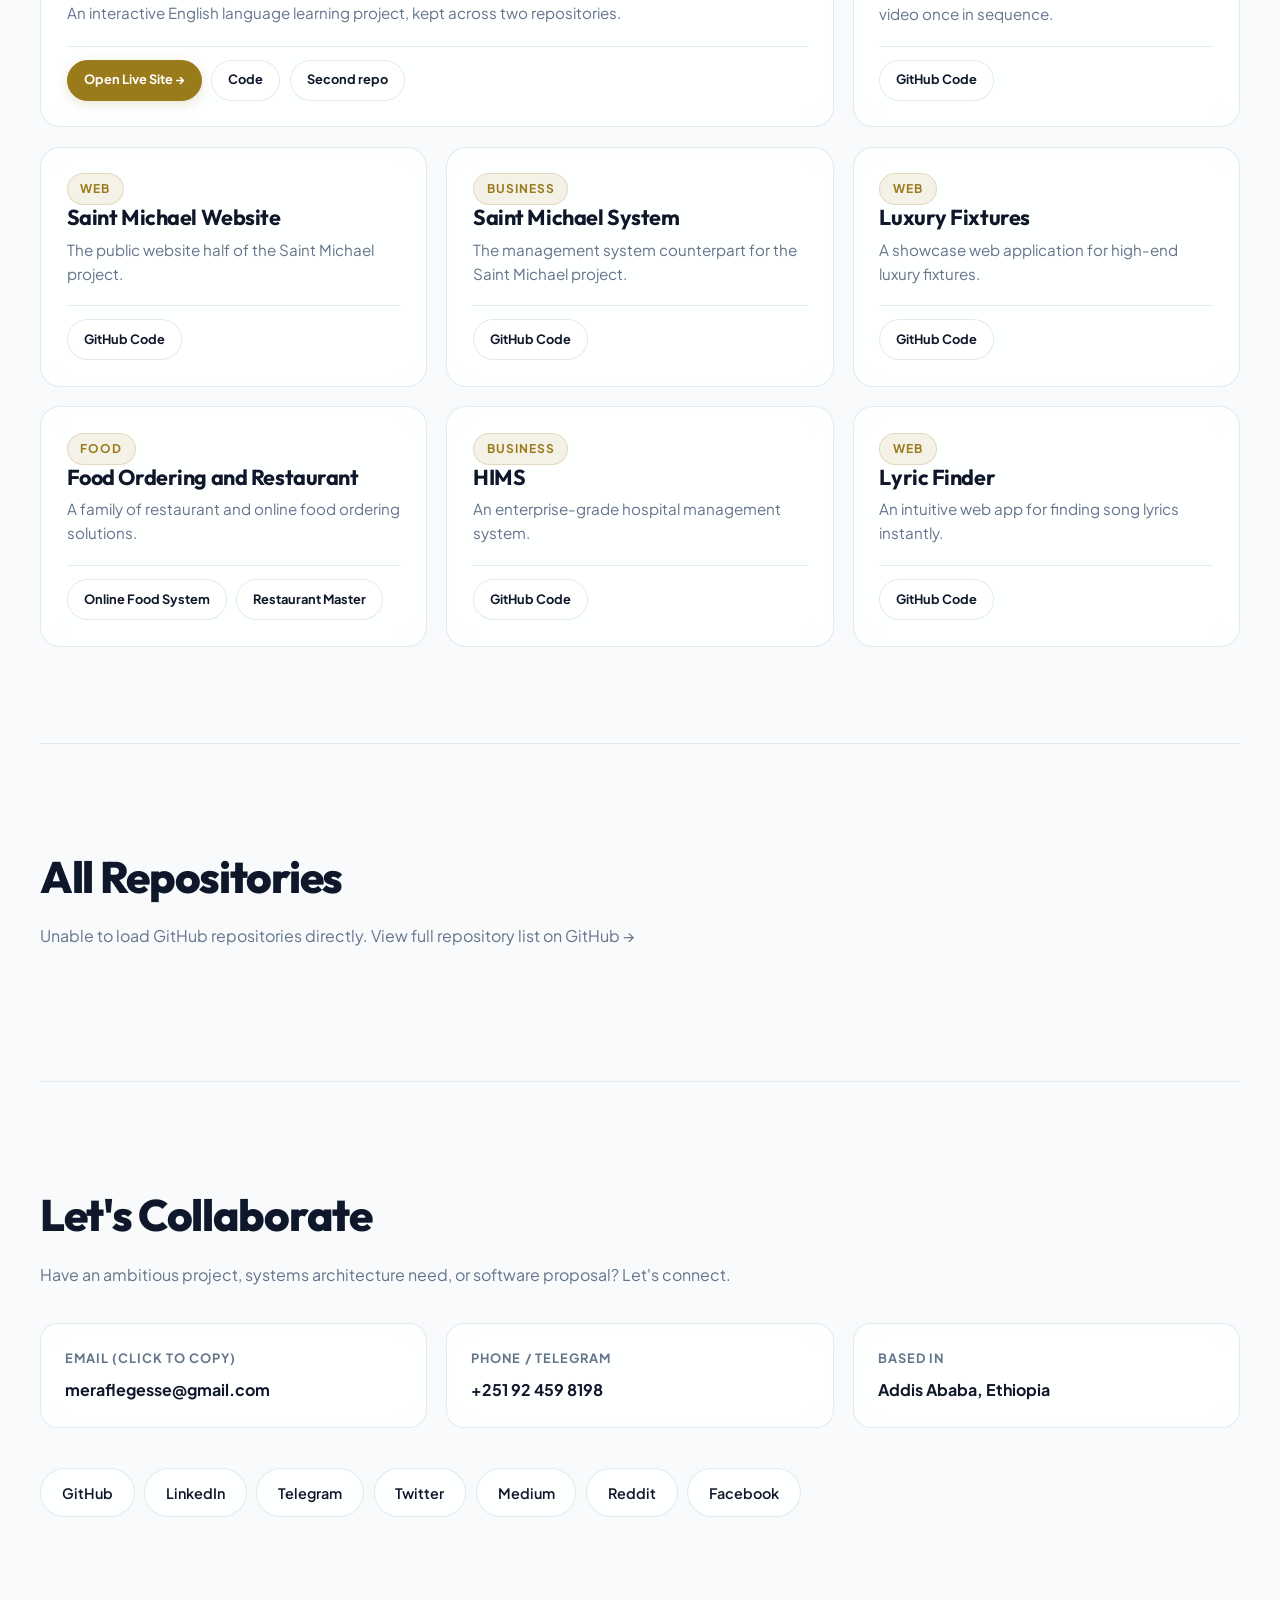
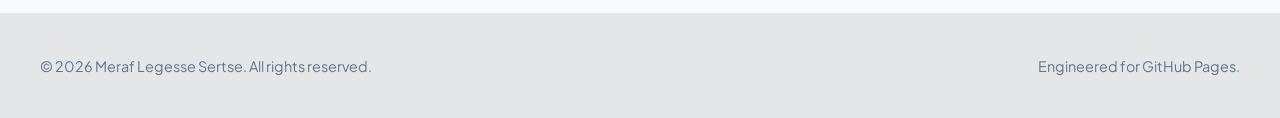
==== commit 3a352d59: "v6" ====
--- a/index.html
+++ b/index.html
@@ -49,30 +49,38 @@
   color-scheme:light;
 }
 *{box-sizing:border-box}
-html{scroll-behavior:smooth;scroll-padding-top:5.5rem}
-body{margin:0;width:100%;overflow-x:hidden;background:var(--bg);background-image:var(--bg-glow);background-attachment:fixed;color:var(--tx);font:400 1rem/1.7 'Plus Jakarta Sans',system-ui,sans-serif;-webkit-text-size-adjust:100%}
+html{scroll-behavior:smooth;scroll-padding-top:6rem}
+body{margin:0;width:100%;max-width:100vw;overflow-x:hidden;background:var(--bg);background-image:var(--bg-glow);background-attachment:fixed;color:var(--tx);font:400 1rem/1.7 'Plus Jakarta Sans',system-ui,sans-serif;-webkit-text-size-adjust:100%}
 a{color:inherit;text-decoration:none}
 h1,h2,h3{font-family:'Outfit',system-ui,sans-serif;margin:0}
-.wrap{width:min(1200px,100% - 2rem);margin-inline:auto}
+.wrap{width:min(1200px, 100% - 1.5rem);margin-inline:auto}
 :focus-visible{outline:3px solid var(--ac);outline-offset:3px}
 
 #progress{position:fixed;top:0;left:0;height:3px;background:linear-gradient(90deg, var(--ac), #10B981);width:0%;z-index:1000;transition:width .1s linear}
 
-.nav{position:sticky;top:0;z-index:100;background:color-mix(in srgb, var(--bg) 82%, transparent);backdrop-filter:blur(20px);-webkit-backdrop-filter:blur(20px);border-bottom:1px solid var(--ln);transition:border-color .3s}
-.nav .wrap{display:flex;align-items:center;justify-content:space-between;height:4.5rem}
+/* Responsive Stacked Navbar */
+.nav{position:sticky;top:0;z-index:100;background:color-mix(in srgb, var(--bg) 88%, transparent);backdrop-filter:blur(20px);-webkit-backdrop-filter:blur(20px);border-bottom:1px solid var(--ln);transition:border-color .3s}
+.nav .wrap{display:flex;flex-direction:column;align-items:center;gap:.6rem;padding:.7rem 0}
 .logo-badge{display:flex;align-items:center;gap:.75rem;font:800 1.15rem 'Outfit',sans-serif;letter-spacing:-.03em}
 .logo-icon{width:36px;height:36px;border-radius:10px;background:linear-gradient(135deg, var(--ac), #10B981);display:grid;place-content:center;color:var(--oa);font-weight:900;box-shadow:0 6px 16px var(--ac-glow)}
-.nav-links{display:flex;align-items:center;gap:1.2rem}
-.nav-links a{color:var(--mu);font-weight:600;font-size:.9rem;transition:color .2s}
+.nav-links{display:flex;flex-wrap:wrap;justify-content:center;align-items:center;gap:1rem}
+.nav-links a{color:var(--mu);font-weight:600;font-size:.875rem;transition:color .2s}
 .nav-links a:hover{color:var(--tx)}
-#th{font:inherit;font-size:.85rem;font-weight:700;cursor:pointer;color:var(--tx);background:var(--sf);border:1px solid var(--ln);border-radius:999px;padding:.4rem 1rem;display:flex;align-items:center;gap:.4rem;transition:all .25s}
+#th{font:inherit;font-size:.8rem;font-weight:700;cursor:pointer;color:var(--tx);background:var(--sf);border:1px solid var(--ln);border-radius:999px;padding:.35rem .9rem;display:flex;align-items:center;gap:.4rem;transition:all .25s}
 #th:hover{border-color:var(--ac);background:var(--sf-hover)}
+
+@media(min-width:640px){
+  .nav .wrap{flex-direction:row;justify-content:space-between;height:4.8rem;padding:0}
+  .nav-links{gap:1.5rem}
+  .nav-links a{font-size:.95rem}
+  #th{font-size:.9rem;padding:.5rem 1.1rem}
+}
 
 .hero{padding:clamp(3rem,8vw,8rem) 0 clamp(2.5rem,5vw,4rem);position:relative}
 .status-pill{display:inline-flex;align-items:center;gap:.5rem;padding:.4rem 1rem;border-radius:999px;background:var(--sf);border:1px solid var(--ln);font-size:.8rem;font-weight:600;margin-bottom:1.5rem;box-shadow:0 6px 20px rgba(0,0,0,0.1);max-width:100%;overflow:hidden;text-overflow:ellipsis;white-space:nowrap}
 .status-dot{width:7px;height:7px;border-radius:50%;background:#10B981;box-shadow:0 0 8px #10B981;animation:pulse 2s infinite;flex-shrink:0}
 @keyframes pulse{0%{opacity:1}50%{opacity:.3}100%{opacity:1}}
-.hero h1{font-weight:900;font-size:clamp(2.5rem,8.5vw,6rem);line-height:1.05;letter-spacing:-.04em;margin-bottom:1.2rem;word-break:break-word}
+.hero h1{font-weight:900;font-size:clamp(2.4rem,8.5vw,6rem);line-height:1.05;letter-spacing:-.04em;margin-bottom:1.2rem;word-break:break-word}
 .hero h1 span{background:linear-gradient(135deg, var(--tx) 40%, var(--mu));-webkit-background-clip:text;-webkit-text-fill-color:transparent}
 .hero h1 span.highlight{background:linear-gradient(135deg, var(--ac), #38BDF8);-webkit-background-clip:text;-webkit-text-fill-color:transparent}
 .stripe{display:block;height:5px;width:160px;margin:1.5rem 0;border-radius:3px;background:linear-gradient(90deg,#10B981 0 33.3%,var(--ac) 33.3% 66.6%,#38BDF8 66.6%);box-shadow:0 0 15px var(--ac-glow)}
@@ -83,7 +91,7 @@
 .btn.ghost{background:var(--sf);color:var(--tx);border-color:var(--ln);box-shadow:none}
 .btn.ghost:hover{border-color:var(--ac);background:var(--sf-hover)}
 
-.stats-bar{display:grid;grid-template-columns:repeat(auto-fit,minmax(150px,1fr));gap:1rem;padding:1.2rem 1.5rem;border-radius:18px;background:var(--sf);border:1px solid var(--ln);backdrop-filter:blur(16px);box-shadow:0 12px 30px rgba(0,0,0,0.15)}
+.stats-bar{display:grid;grid-template-columns:repeat(auto-fit,minmax(140px,1fr));gap:1rem;padding:1.2rem 1.5rem;border-radius:18px;background:var(--sf);border:1px solid var(--ln);backdrop-filter:blur(16px);box-shadow:0 12px 30px rgba(0,0,0,0.15)}
 .stat-item{display:flex;flex-direction:column;gap:.1rem}
 .stat-num{font-family:'Outfit',sans-serif;font-size:1.5rem;font-weight:800;color:var(--ac)}
 .stat-lbl{font-size:.8rem;font-weight:600;color:var(--mu);text-transform:uppercase;letter-spacing:.05em}
@@ -93,7 +101,7 @@
 .sub{color:var(--mu);max-width:58ch;margin:0 0 2.2rem;font-size:1rem}
 
 .tools{display:flex;flex-wrap:wrap;gap:1rem;align-items:center;margin-bottom:1.5rem}
-.search-wrapper{position:relative;flex:1 1 250px;max-width:380px}
+.search-wrapper{position:relative;flex:1 1 240px;max-width:380px}
 #q{width:100%;font:inherit;font-size:.9rem;color:var(--tx);background:var(--sf);border:1px solid var(--ln);border-radius:999px;padding:.75rem 2.8rem .75rem 1.2rem;transition:all .25s;box-shadow:inset 0 2px 4px rgba(0,0,0,0.02)}
 #q:focus{border-color:var(--ac);background:var(--sf-hover);box-shadow:0 0 0 4px var(--ac-glow)}
 .kbd-hint{position:absolute;right:1rem;top:50%;transform:translateY(-50%);background:var(--ln);color:var(--mu);font-size:.7rem;font-weight:700;padding:.15rem .4rem;border-radius:4px;pointer-events:none}
@@ -259,10 +267,10 @@
   </section>
 </main>
 
-<footer footer style="display: flex; justify-content: center; align-items: center; text-align: center; width: 100%;">
-  <div class="">
-    <span >© <span id="yr">2026</span> Meraf Legesse Sertse. All rights reserved.</span>
-    
+<footer>
+  <div class="wrap">
+    <span>© <span id="yr">2026</span> Meraf Legesse Sertse. All rights reserved.</span>
+    <span>Engineered for GitHub Pages.</span>
   </div>
 </footer>
 
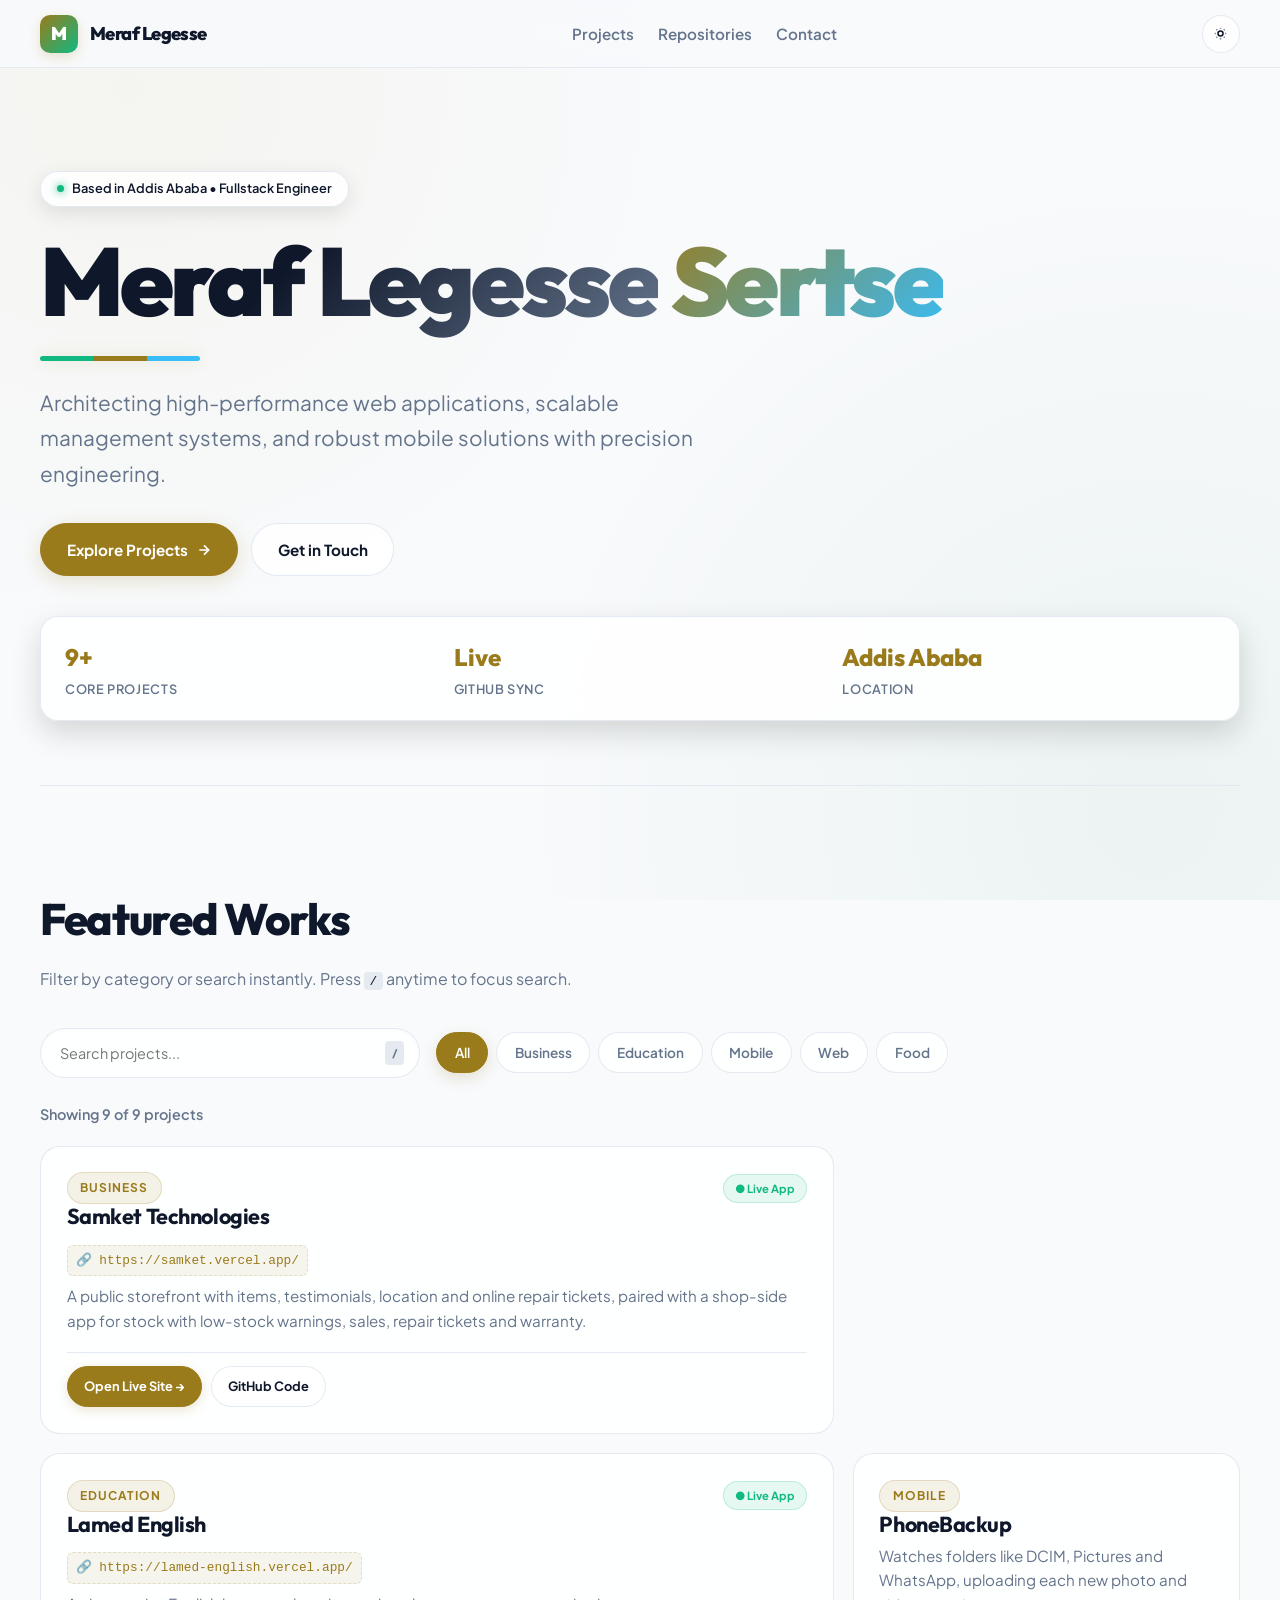
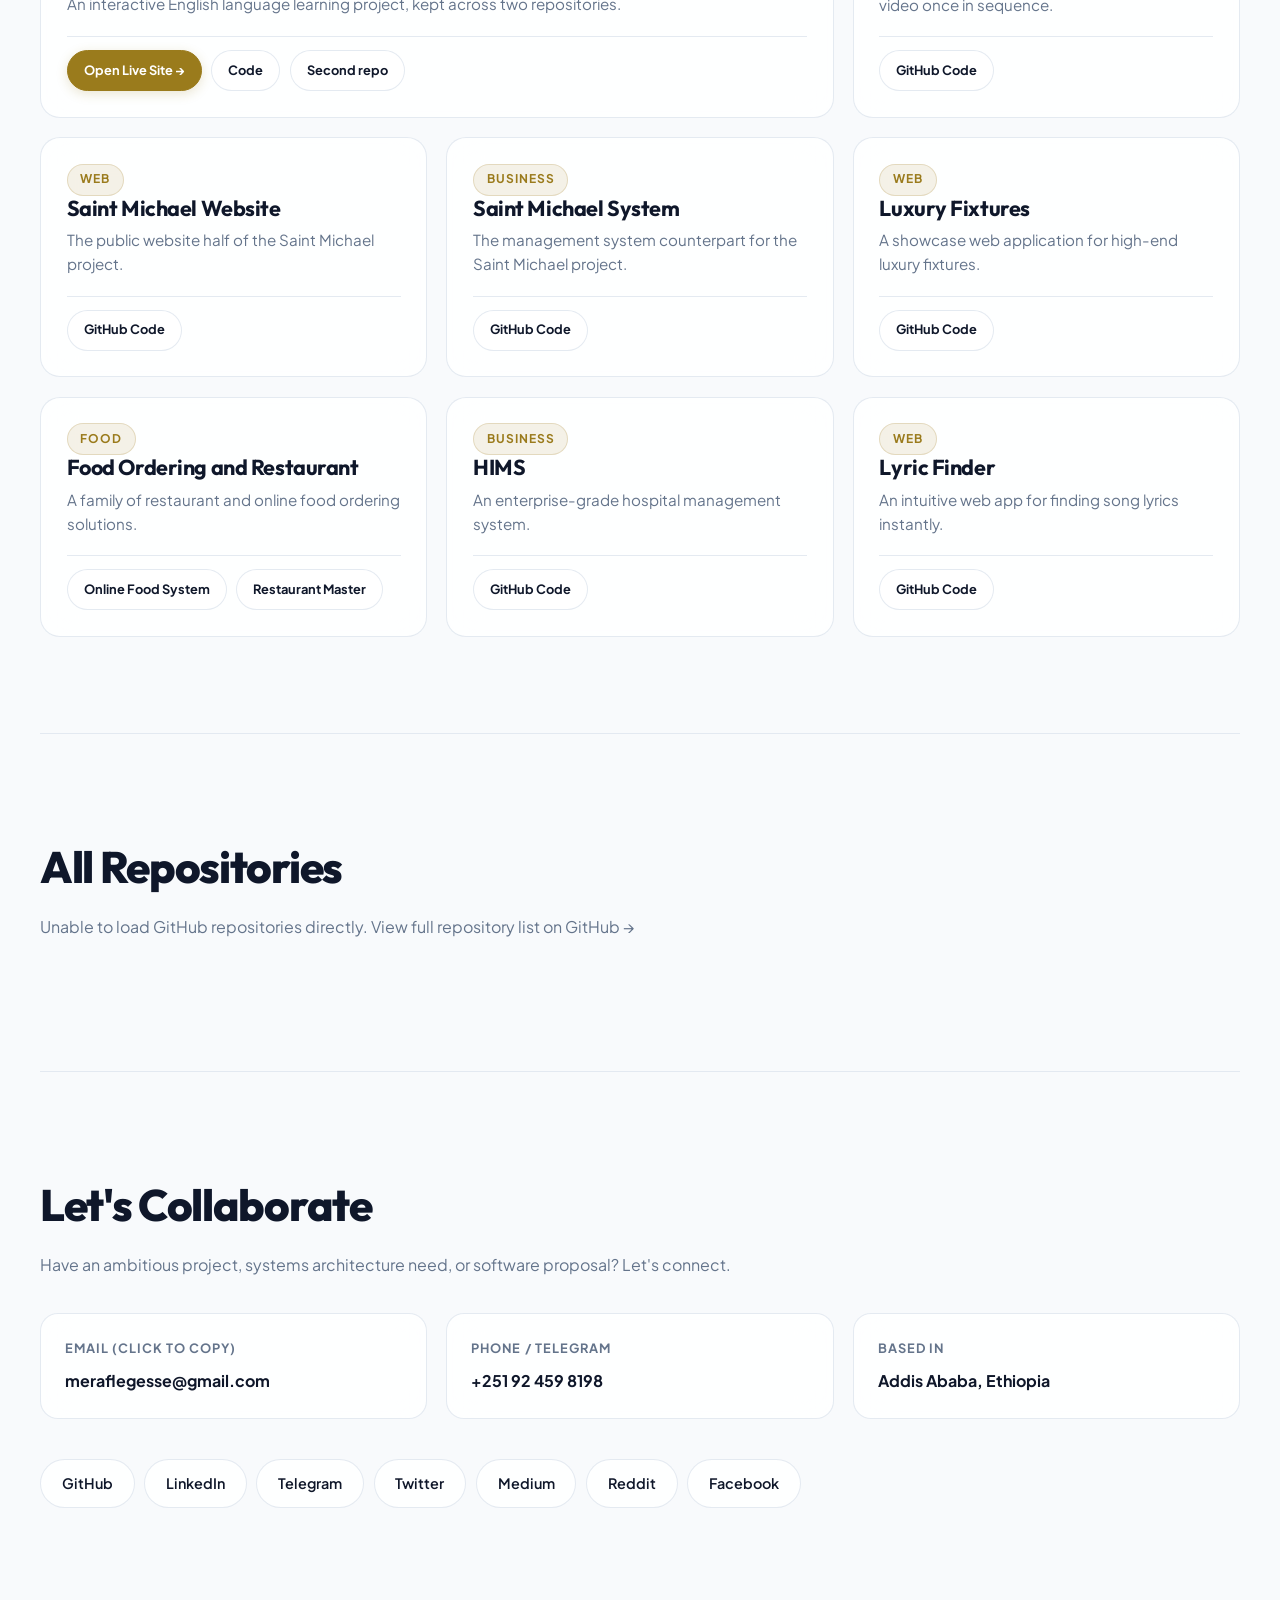
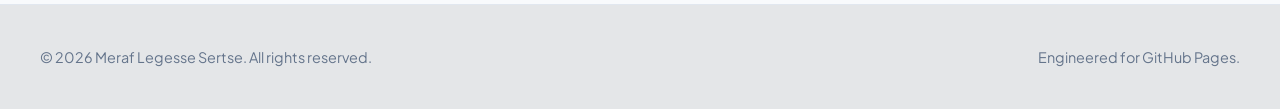
==== commit 98ce94f5: "v7" ====
--- a/index.html
+++ b/index.html
@@ -49,7 +49,7 @@
   color-scheme:light;
 }
 *{box-sizing:border-box}
-html{scroll-behavior:smooth;scroll-padding-top:6rem}
+html{scroll-behavior:smooth;scroll-padding-top:5rem}
 body{margin:0;width:100%;max-width:100vw;overflow-x:hidden;background:var(--bg);background-image:var(--bg-glow);background-attachment:fixed;color:var(--tx);font:400 1rem/1.7 'Plus Jakarta Sans',system-ui,sans-serif;-webkit-text-size-adjust:100%}
 a{color:inherit;text-decoration:none}
 h1,h2,h3{font-family:'Outfit',system-ui,sans-serif;margin:0}
@@ -58,22 +58,23 @@
 
 #progress{position:fixed;top:0;left:0;height:3px;background:linear-gradient(90deg, var(--ac), #10B981);width:0%;z-index:1000;transition:width .1s linear}
 
-/* Responsive Stacked Navbar */
-.nav{position:sticky;top:0;z-index:100;background:color-mix(in srgb, var(--bg) 88%, transparent);backdrop-filter:blur(20px);-webkit-backdrop-filter:blur(20px);border-bottom:1px solid var(--ln);transition:border-color .3s}
-.nav .wrap{display:flex;flex-direction:column;align-items:center;gap:.6rem;padding:.7rem 0}
-.logo-badge{display:flex;align-items:center;gap:.75rem;font:800 1.15rem 'Outfit',sans-serif;letter-spacing:-.03em}
-.logo-icon{width:36px;height:36px;border-radius:10px;background:linear-gradient(135deg, var(--ac), #10B981);display:grid;place-content:center;color:var(--oa);font-weight:900;box-shadow:0 6px 16px var(--ac-glow)}
-.nav-links{display:flex;flex-wrap:wrap;justify-content:center;align-items:center;gap:1rem}
-.nav-links a{color:var(--mu);font-weight:600;font-size:.875rem;transition:color .2s}
+/* Ultra-Slim Seamless Navbar */
+.nav{position:sticky;top:0;z-index:100;background:color-mix(in srgb, var(--bg) 85%, transparent);backdrop-filter:blur(20px);-webkit-backdrop-filter:blur(20px);border-bottom:1px solid var(--ln);transition:border-color .3s}
+.nav .wrap{display:flex;align-items:center;justify-content:space-between;height:4.2rem;gap:.5rem}
+.logo-badge{display:flex;align-items:center;gap:.5rem;font:800 1rem 'Outfit',sans-serif;letter-spacing:-.03em;white-space:nowrap}
+.logo-icon{width:32px;height:32px;border-radius:8px;background:linear-gradient(135deg, var(--ac), #10B981);display:grid;place-content:center;color:var(--oa);font-weight:900;box-shadow:0 4px 12px var(--ac-glow)}
+.nav-links{display:flex;align-items:center;gap:.8rem}
+.nav-links a{color:var(--mu);font-weight:600;font-size:.85rem;transition:color .2s;white-space:nowrap}
 .nav-links a:hover{color:var(--tx)}
-#th{font:inherit;font-size:.8rem;font-weight:700;cursor:pointer;color:var(--tx);background:var(--sf);border:1px solid var(--ln);border-radius:999px;padding:.35rem .9rem;display:flex;align-items:center;gap:.4rem;transition:all .25s}
+#th{width:34px;height:34px;border-radius:50%;background:var(--sf);border:1px solid var(--ln);color:var(--tx);display:grid;place-content:center;cursor:pointer;padding:0;transition:all .2s;flex-shrink:0}
 #th:hover{border-color:var(--ac);background:var(--sf-hover)}
 
 @media(min-width:640px){
-  .nav .wrap{flex-direction:row;justify-content:space-between;height:4.8rem;padding:0}
+  .logo-badge{font-size:1.15rem;gap:.75rem}
+  .logo-icon{width:38px;height:38px;border-radius:10px}
   .nav-links{gap:1.5rem}
   .nav-links a{font-size:.95rem}
-  #th{font-size:.9rem;padding:.5rem 1.1rem}
+  #th{width:38px;height:38px}
 }
 
 .hero{padding:clamp(3rem,8vw,8rem) 0 clamp(2.5rem,5vw,4rem);position:relative}
@@ -174,11 +175,10 @@
       <a href="#projects">Projects</a>
       <a href="#repos">Repositories</a>
       <a href="#contact">Contact</a>
-      <button id="th" type="button" aria-label="Toggle theme">
-        <svg width="15" height="15" viewBox="0 0 24 24" fill="none" stroke="currentColor" stroke-width="2.5"><path d="M12 3v1m0 16v1m9-9h-1M4 12H3m15.364 6.364l-.707-.707M6.343 6.343l-.707-.707m12.728 0l-.707.707M6.343 17.657l-.707.707M16 12a4 4 0 11-8 0 4 4 0 018 0z"/></svg>
-        <span>Theme</span>
-      </button>
-    </div>
+    </div>
+    <button id="th" type="button" aria-label="Toggle theme">
+      <svg width="15" height="15" viewBox="0 0 24 24" fill="none" stroke="currentColor" stroke-width="2.5"><path d="M12 3v1m0 16v1m9-9h-1M4 12H3m15.364 6.364l-.707-.707M6.343 6.343l-.707-.707m12.728 0l-.707.707M6.343 17.657l-.707.707M16 12a4 4 0 11-8 0 4 4 0 018 0z"/></svg>
+    </button>
   </div>
 </nav>
 
@@ -275,7 +275,6 @@
 </footer>
 
 <script>
-// Live deployments listed first with visible deployment URLs
 const P=[
 {n:"Samket Technologies",c:"Business",s:1,r:[["Code","SamketTechnologies"]],live:"https://samket.vercel.app/",
  d:"Website and shop system for a computer and mobile sales and repair business.",
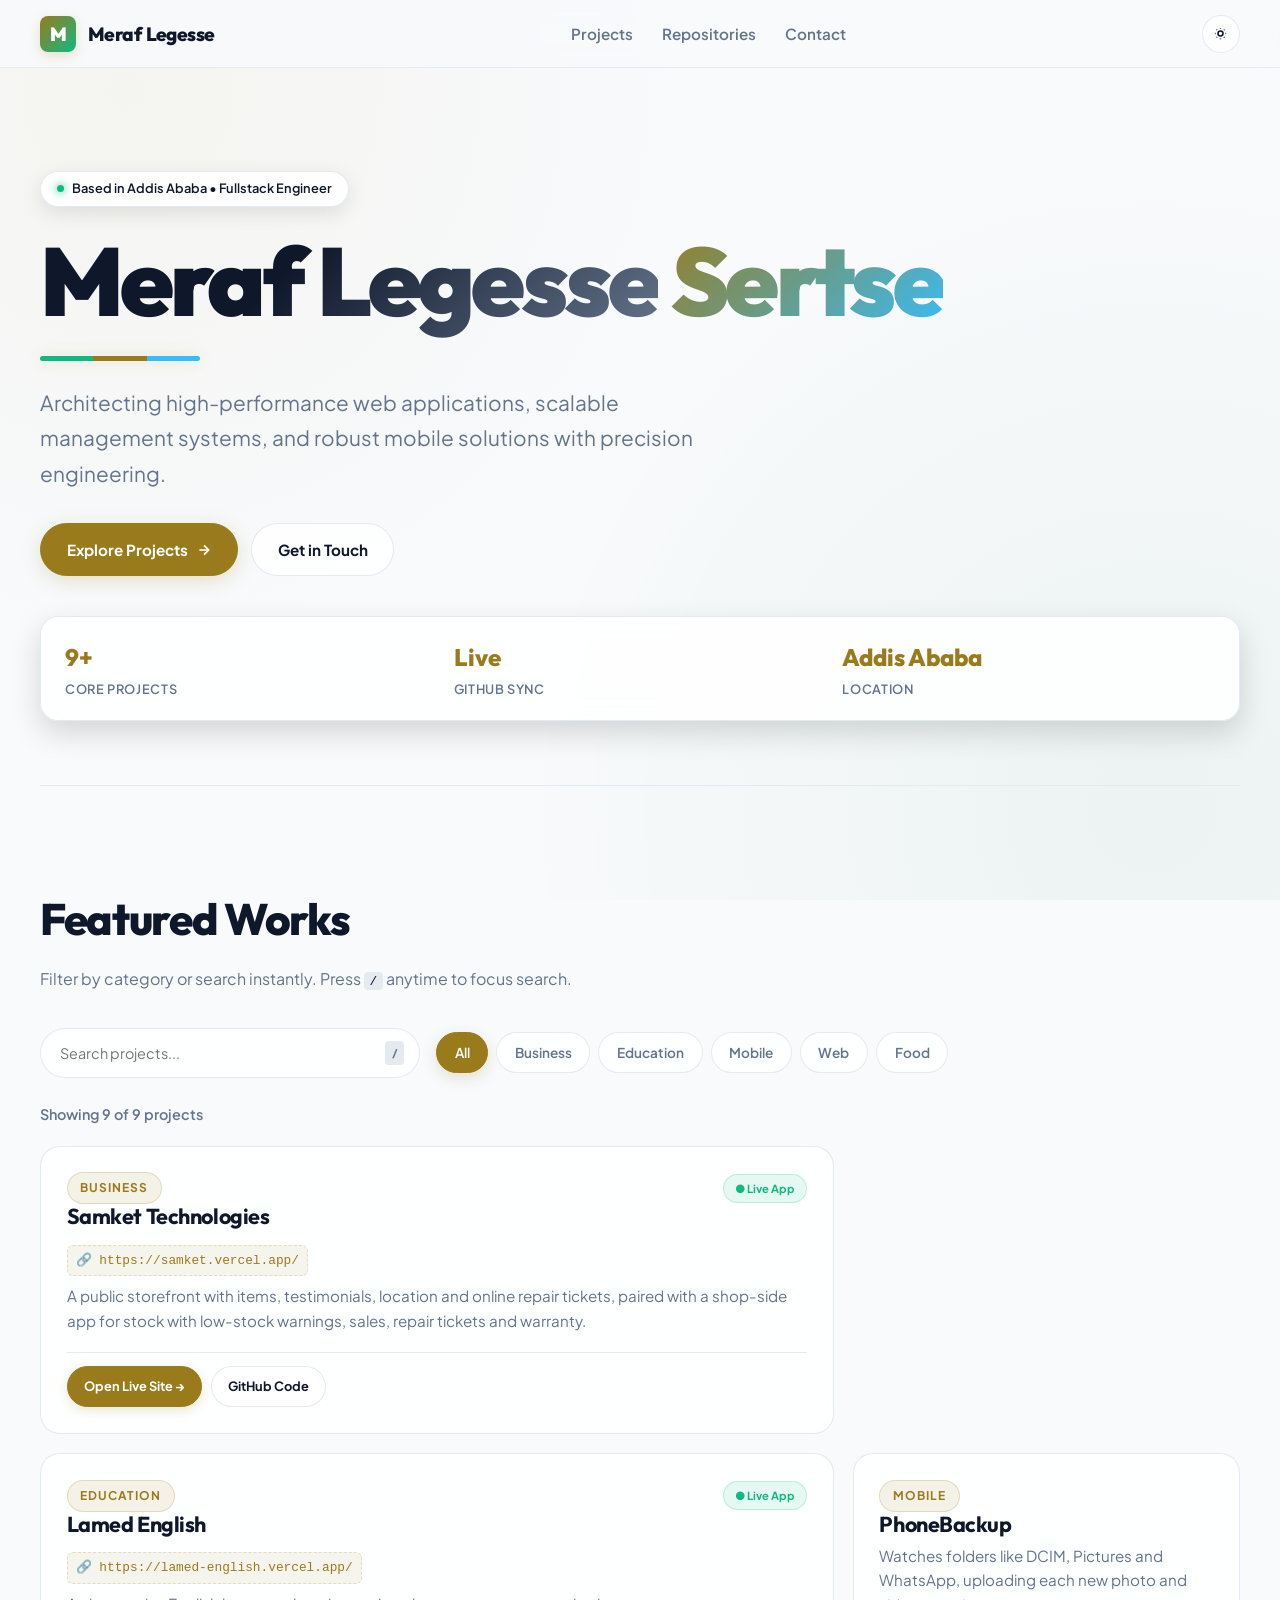
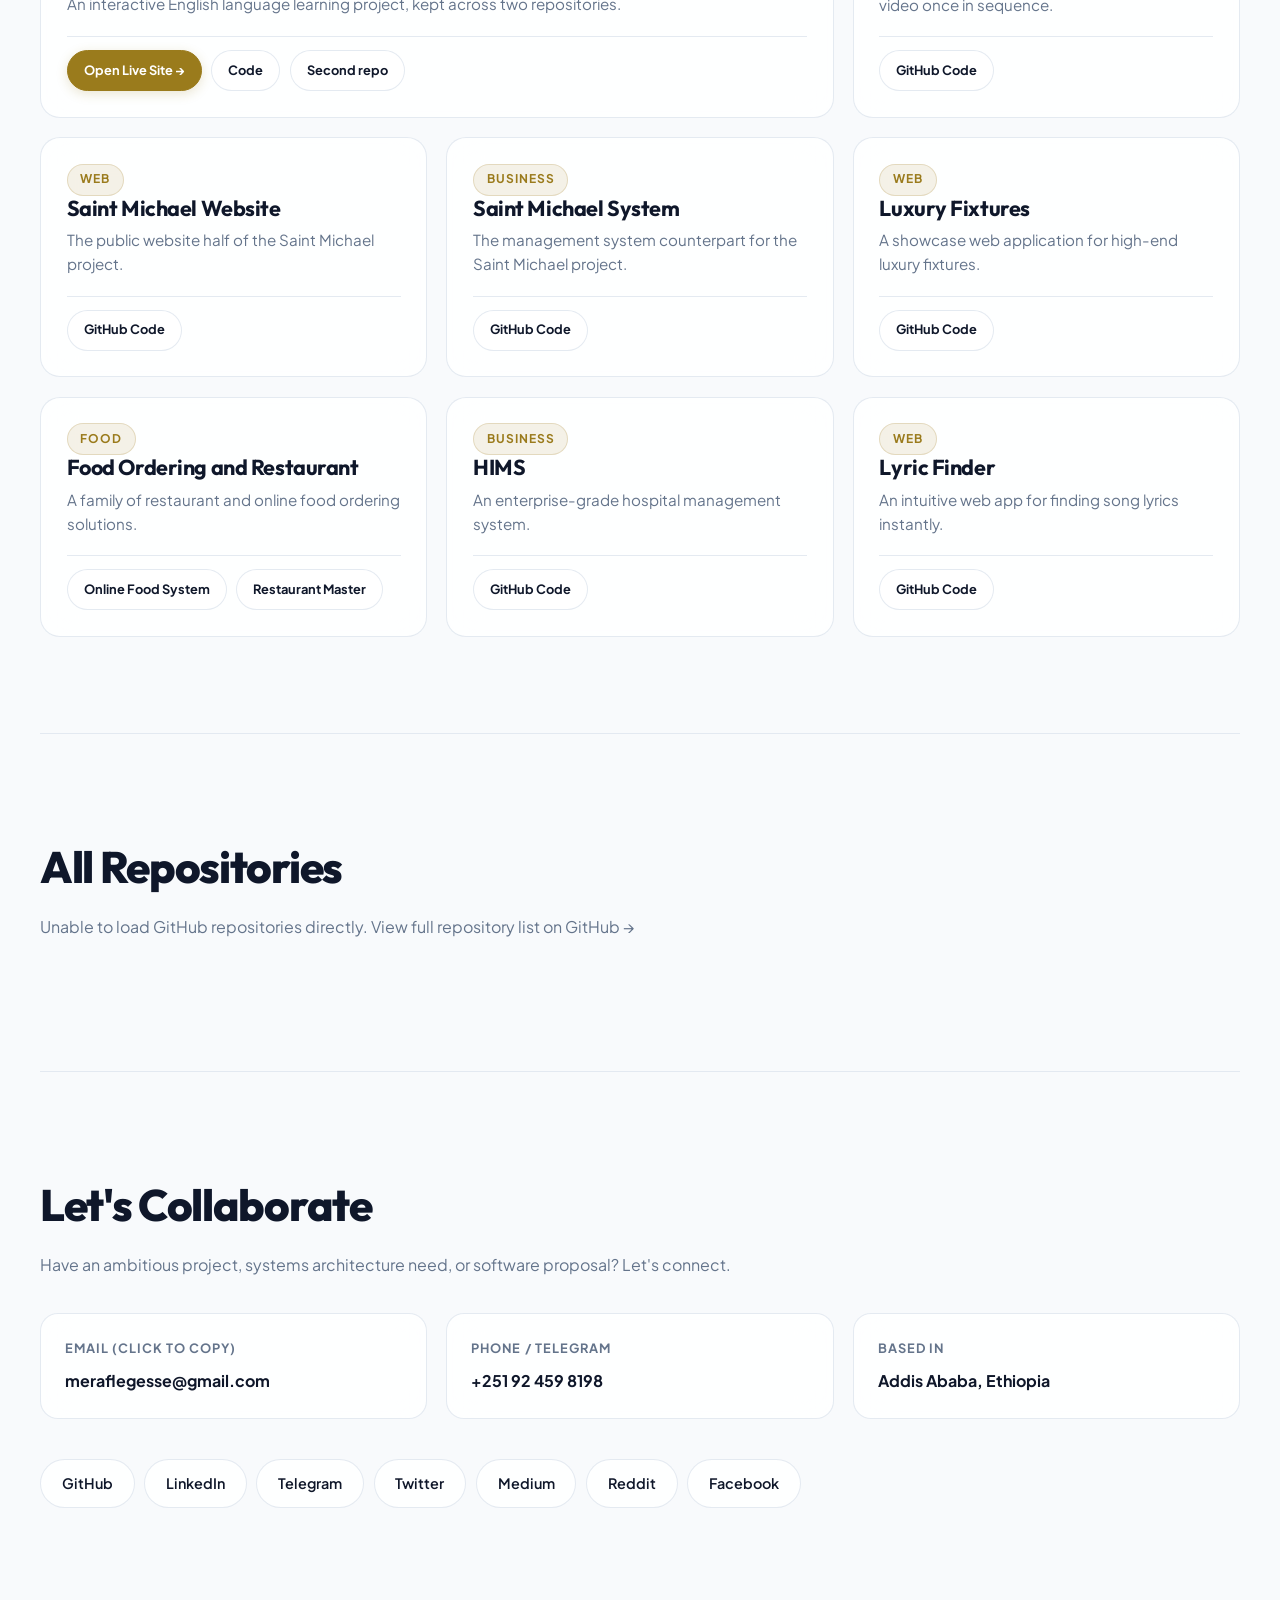
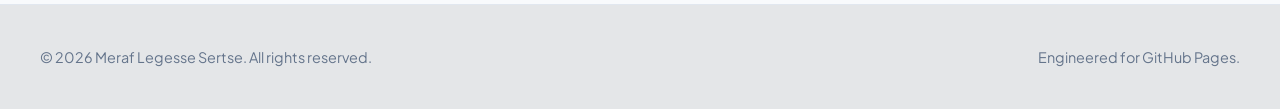
==== commit 82f2f900: "v8" ====
--- a/index.html
+++ b/index.html
@@ -58,21 +58,29 @@
 
 #progress{position:fixed;top:0;left:0;height:3px;background:linear-gradient(90deg, var(--ac), #10B981);width:0%;z-index:1000;transition:width .1s linear}
 
-/* Ultra-Slim Seamless Navbar */
+/* Ultra-Slim Seamless Responsive Navbar */
 .nav{position:sticky;top:0;z-index:100;background:color-mix(in srgb, var(--bg) 85%, transparent);backdrop-filter:blur(20px);-webkit-backdrop-filter:blur(20px);border-bottom:1px solid var(--ln);transition:border-color .3s}
 .nav .wrap{display:flex;align-items:center;justify-content:space-between;height:4.2rem;gap:.5rem}
-.logo-badge{display:flex;align-items:center;gap:.5rem;font:800 1rem 'Outfit',sans-serif;letter-spacing:-.03em;white-space:nowrap}
-.logo-icon{width:32px;height:32px;border-radius:8px;background:linear-gradient(135deg, var(--ac), #10B981);display:grid;place-content:center;color:var(--oa);font-weight:900;box-shadow:0 4px 12px var(--ac-glow)}
-.nav-links{display:flex;align-items:center;gap:.8rem}
-.nav-links a{color:var(--mu);font-weight:600;font-size:.85rem;transition:color .2s;white-space:nowrap}
+.logo-badge{display:flex;align-items:center;gap:.5rem;font:800 0.95rem 'Outfit',sans-serif;letter-spacing:-.03em;white-space:nowrap}
+.logo-icon{width:30px;height:30px;border-radius:8px;background:linear-gradient(135deg, var(--ac), #10B981);display:grid;place-content:center;color:var(--oa);font-weight:900;box-shadow:0 4px 12px var(--ac-glow)}
+.nav-links{display:flex;align-items:center;gap:.7rem}
+.nav-links a{color:var(--mu);font-weight:600;font-size:.825rem;transition:color .2s;white-space:nowrap}
 .nav-links a:hover{color:var(--tx)}
+.nav-repos{display:none} /* Hidden on very small screens to prevent overflow */
 #th{width:34px;height:34px;border-radius:50%;background:var(--sf);border:1px solid var(--ln);color:var(--tx);display:grid;place-content:center;cursor:pointer;padding:0;transition:all .2s;flex-shrink:0}
 #th:hover{border-color:var(--ac);background:var(--sf-hover)}
 
-@media(min-width:640px){
-  .logo-badge{font-size:1.15rem;gap:.75rem}
-  .logo-icon{width:38px;height:38px;border-radius:10px}
-  .nav-links{gap:1.5rem}
+@media(min-width:480px){
+  .logo-badge{font-size:1.1rem;gap:.75rem}
+  .logo-icon{width:36px;height:36px}
+  .nav-repos{display:inline} /* Appears on screens 480px and wider */
+  .nav-links{gap:1.2rem}
+  .nav-links a{font-size:.9rem}
+}
+
+@media(min-width:768px){
+  .logo-badge{font-size:1.2rem}
+  .nav-links{gap:1.8rem}
   .nav-links a{font-size:.95rem}
   #th{width:38px;height:38px}
 }
@@ -173,7 +181,7 @@
     </a>
     <div class="nav-links">
       <a href="#projects">Projects</a>
-      <a href="#repos">Repositories</a>
+      <a href="#repos" class="nav-repos">Repositories</a>
       <a href="#contact">Contact</a>
     </div>
     <button id="th" type="button" aria-label="Toggle theme">
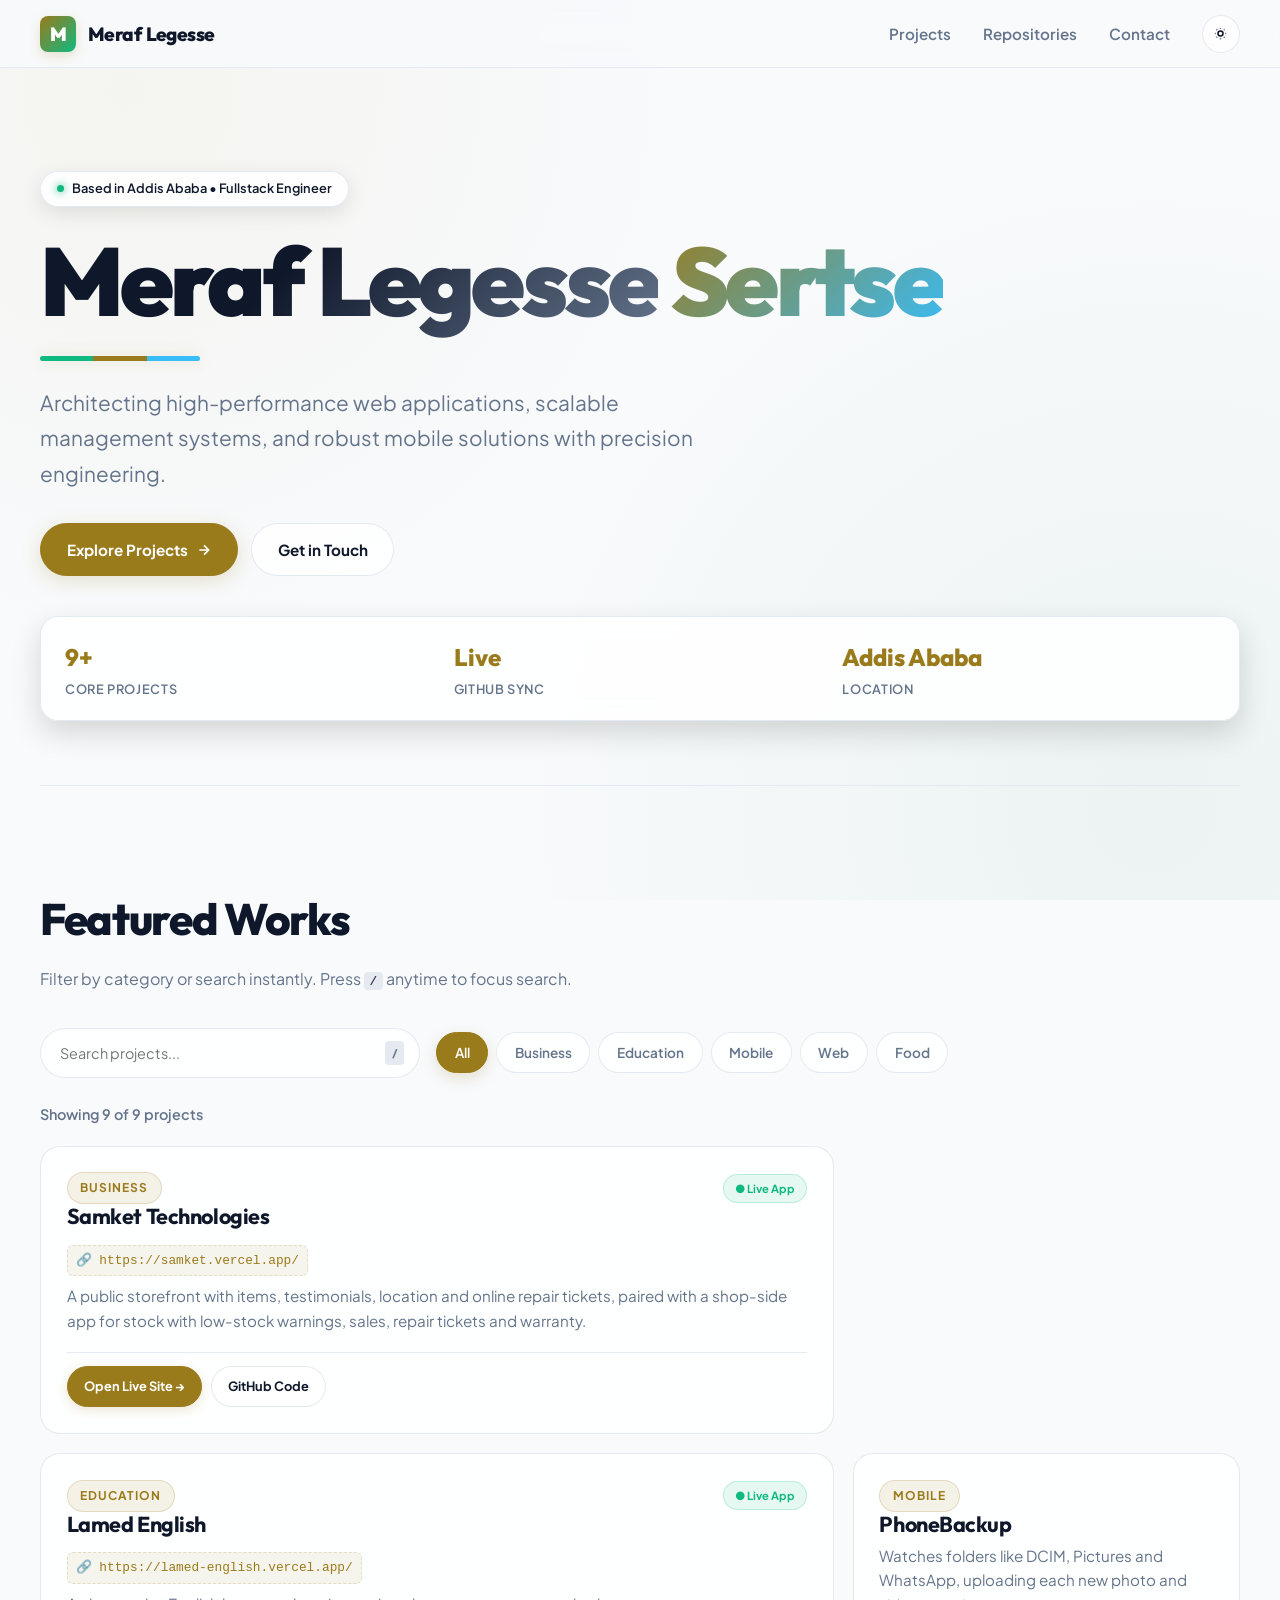
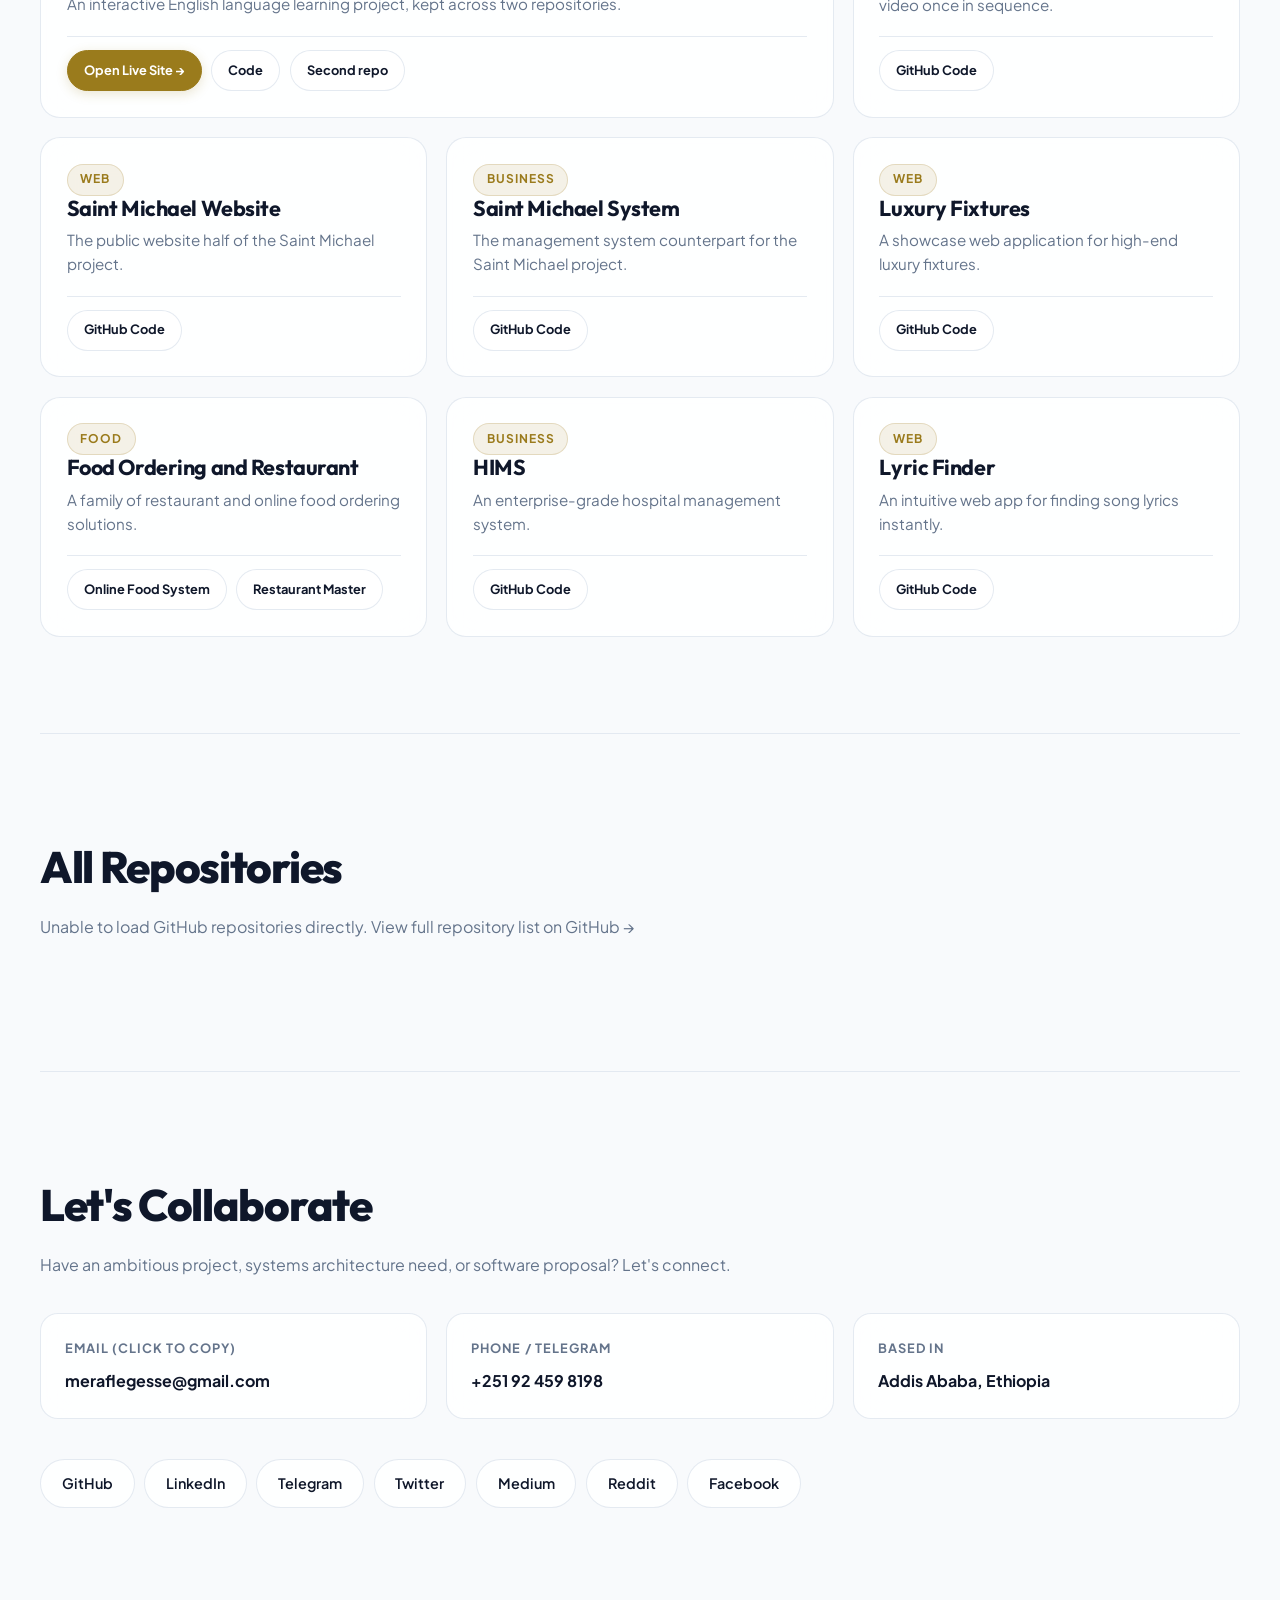
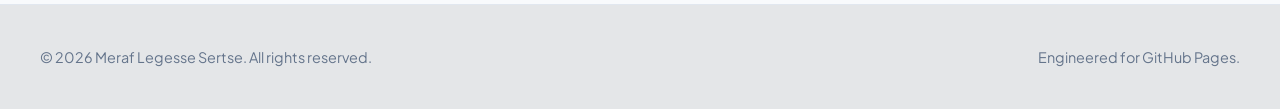
==== commit c875ad37: "v9" ====
--- a/index.html
+++ b/index.html
@@ -58,15 +58,18 @@
 
 #progress{position:fixed;top:0;left:0;height:3px;background:linear-gradient(90deg, var(--ac), #10B981);width:0%;z-index:1000;transition:width .1s linear}
 
-/* Ultra-Slim Seamless Responsive Navbar */
+/* Ultra-Slim Responsive Navbar */
 .nav{position:sticky;top:0;z-index:100;background:color-mix(in srgb, var(--bg) 85%, transparent);backdrop-filter:blur(20px);-webkit-backdrop-filter:blur(20px);border-bottom:1px solid var(--ln);transition:border-color .3s}
 .nav .wrap{display:flex;align-items:center;justify-content:space-between;height:4.2rem;gap:.5rem}
-.logo-badge{display:flex;align-items:center;gap:.5rem;font:800 0.95rem 'Outfit',sans-serif;letter-spacing:-.03em;white-space:nowrap}
+.logo-badge{display:flex;align-items:center;gap:.5rem;font:800 0.95rem 'Outfit',sans-serif;letter-spacing:-.03em;white-space:nowrap;margin-right:auto}
 .logo-icon{width:30px;height:30px;border-radius:8px;background:linear-gradient(135deg, var(--ac), #10B981);display:grid;place-content:center;color:var(--oa);font-weight:900;box-shadow:0 4px 12px var(--ac-glow)}
-.nav-links{display:flex;align-items:center;gap:.7rem}
+
+.nav-right{display:flex;align-items:center;gap:1rem;margin-left:auto}
+.nav-links{display:flex;align-items:center;gap:.8rem}
 .nav-links a{color:var(--mu);font-weight:600;font-size:.825rem;transition:color .2s;white-space:nowrap}
 .nav-links a:hover{color:var(--tx)}
-.nav-repos{display:none} /* Hidden on very small screens to prevent overflow */
+.nav-repos{display:none} /* Hidden on small mobile screens */
+
 #th{width:34px;height:34px;border-radius:50%;background:var(--sf);border:1px solid var(--ln);color:var(--tx);display:grid;place-content:center;cursor:pointer;padding:0;transition:all .2s;flex-shrink:0}
 #th:hover{border-color:var(--ac);background:var(--sf-hover)}
 
@@ -74,14 +77,16 @@
   .logo-badge{font-size:1.1rem;gap:.75rem}
   .logo-icon{width:36px;height:36px}
   .nav-repos{display:inline} /* Appears on screens 480px and wider */
-  .nav-links{gap:1.2rem}
+  .nav-links{gap:1.4rem}
   .nav-links a{font-size:.9rem}
+  .nav-right{gap:1.4rem}
 }
 
 @media(min-width:768px){
   .logo-badge{font-size:1.2rem}
-  .nav-links{gap:1.8rem}
+  .nav-links{gap:2rem}
   .nav-links a{font-size:.95rem}
+  .nav-right{gap:2rem}
   #th{width:38px;height:38px}
 }
 
@@ -179,14 +184,16 @@
       <div class="logo-icon">M</div>
       <span>Meraf Legesse</span>
     </a>
-    <div class="nav-links">
-      <a href="#projects">Projects</a>
-      <a href="#repos" class="nav-repos">Repositories</a>
-      <a href="#contact">Contact</a>
-    </div>
-    <button id="th" type="button" aria-label="Toggle theme">
-      <svg width="15" height="15" viewBox="0 0 24 24" fill="none" stroke="currentColor" stroke-width="2.5"><path d="M12 3v1m0 16v1m9-9h-1M4 12H3m15.364 6.364l-.707-.707M6.343 6.343l-.707-.707m12.728 0l-.707.707M6.343 17.657l-.707.707M16 12a4 4 0 11-8 0 4 4 0 018 0z"/></svg>
-    </button>
+    <div class="nav-right">
+      <div class="nav-links">
+        <a href="#projects">Projects</a>
+        <a href="#repos" class="nav-repos">Repositories</a>
+        <a href="#contact">Contact</a>
+      </div>
+      <button id="th" type="button" aria-label="Toggle theme">
+        <svg width="15" height="15" viewBox="0 0 24 24" fill="none" stroke="currentColor" stroke-width="2.5"><path d="M12 3v1m0 16v1m9-9h-1M4 12H3m15.364 6.364l-.707-.707M6.343 6.343l-.707-.707m12.728 0l-.707.707M6.343 17.657l-.707.707M16 12a4 4 0 11-8 0 4 4 0 018 0z"/></svg>
+      </button>
+    </div>
   </div>
 </nav>
 
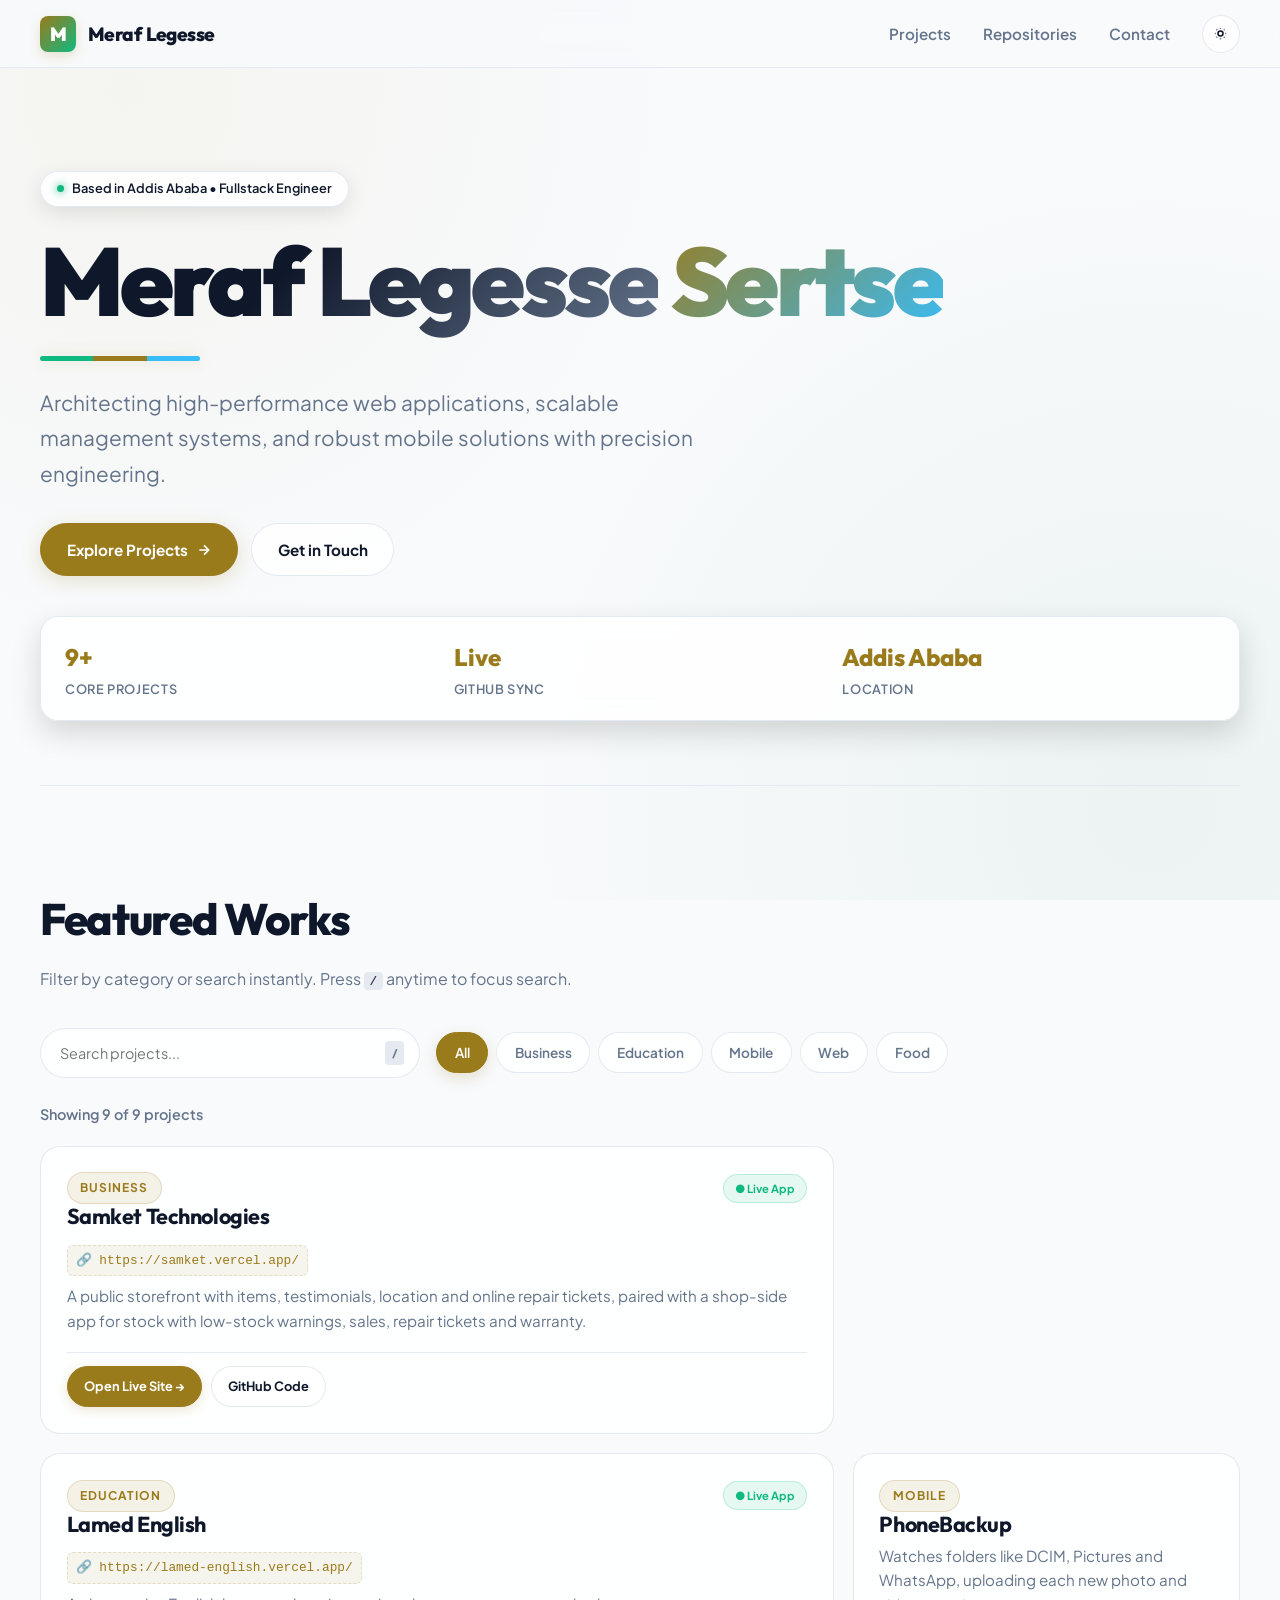
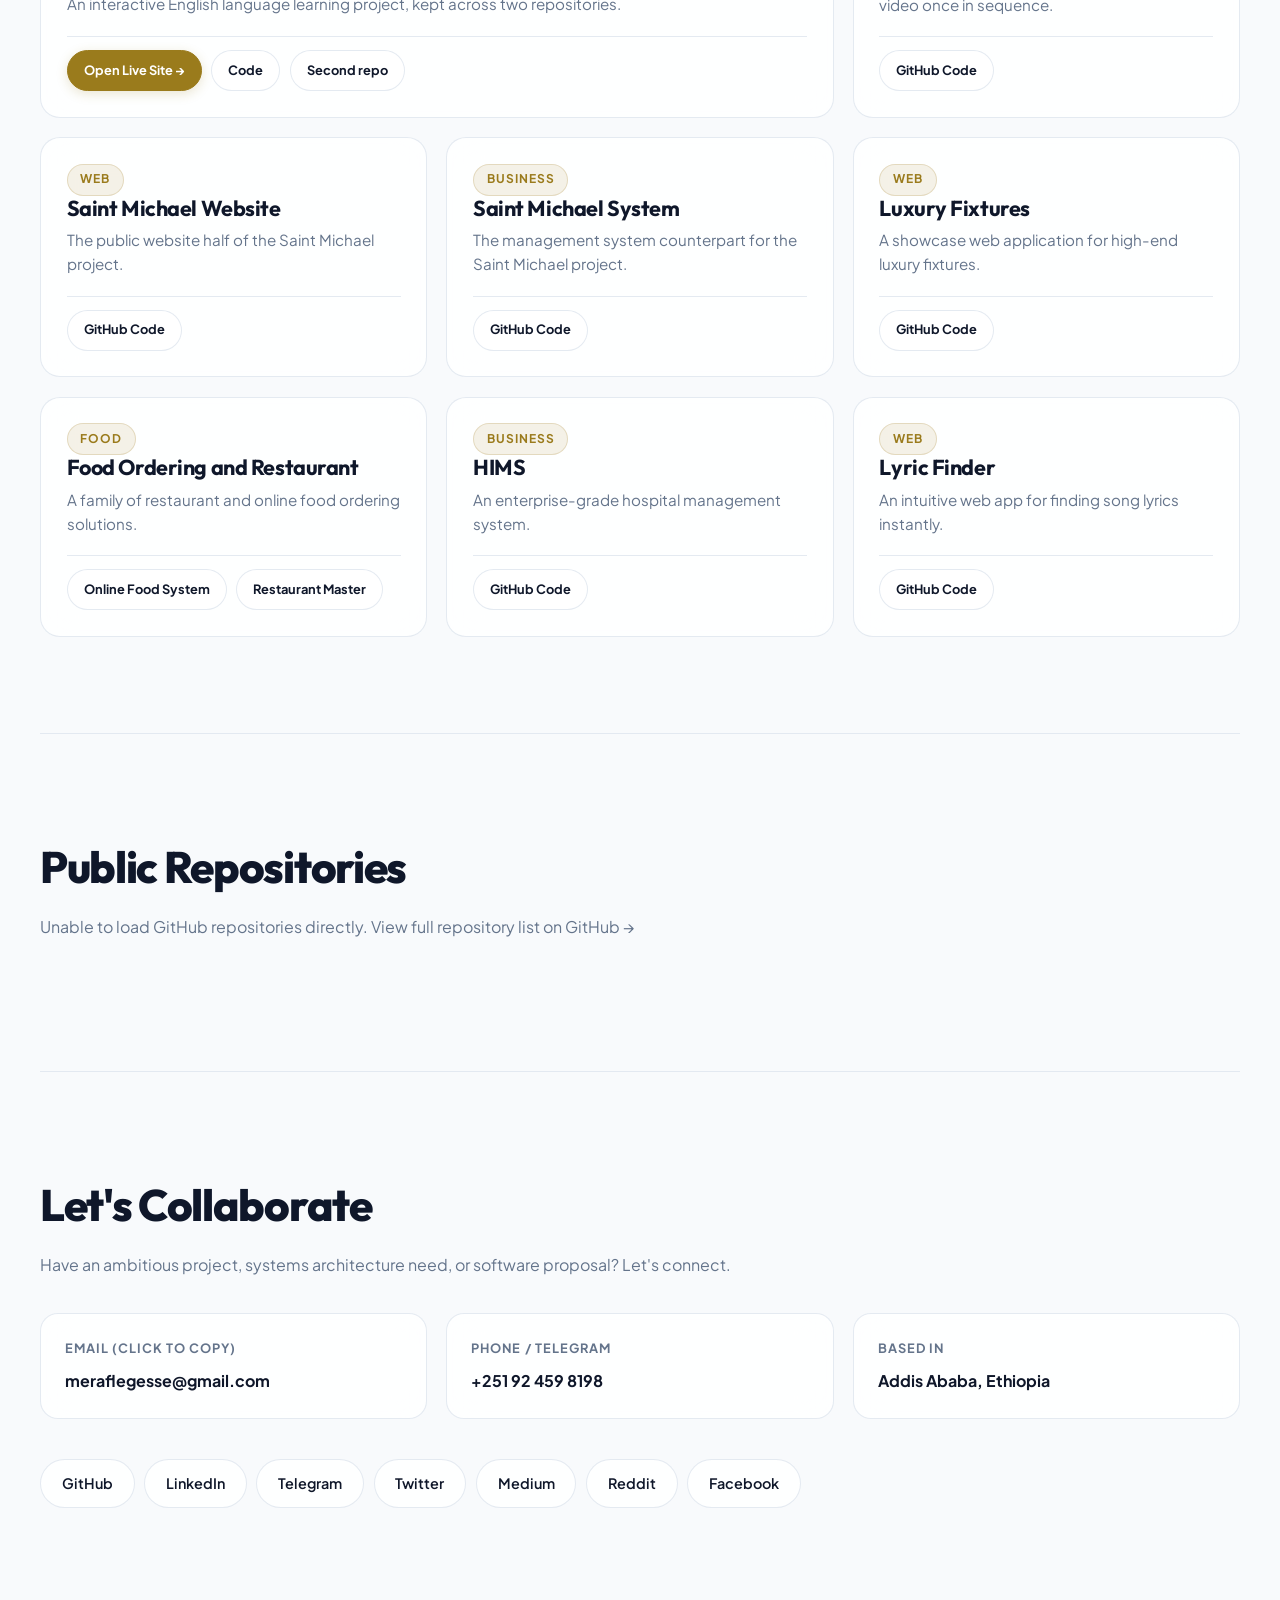
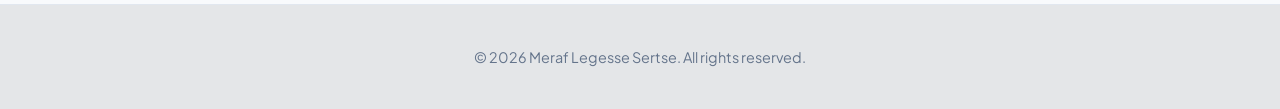
==== commit 5b149110: "refactor: update favicon references and improve 404 page text" ====
--- a/index.html
+++ b/index.html
@@ -7,7 +7,7 @@
 <meta name="description" content="Meraf Legesse Sertse (mafi) is a fullstack developer in Addis Ababa, Ethiopia. Explore high-performance web applications, management systems, and mobile solutions.">
 <meta name="theme-color" content="#07090E">
 <link rel="canonical" href="https://meraf.github.io/">
-<link rel="icon" href="favicon.svg" type="image/svg+xml">
+<link rel="icon" href="favicons.svg" type="image/svg+xml">
 <meta property="og:title" content="Meraf Legesse Sertse | Fullstack Engineer">
 <meta property="og:description" content="Websites, enterprise management systems, and mobile apps built in Addis Ababa. Explore live deployments & repositories.">
 <meta property="og:type" content="website">
@@ -247,7 +247,7 @@
   </section>
 
   <section id="repos" class="wrap">
-    <h2>All Repositories</h2>
+    <h2>Public Repositories</h2>
     <p class="sub" id="rc">Fetching live public repositories from GitHub...</p>
     <ul class="rl" id="rl"></ul>
   </section>
@@ -281,11 +281,11 @@
     </ul>
   </section>
 </main>
-
-<footer>
-  <div class="wrap">
+<footer style="display: flex; justify-content: center; align-items: center; text-align: center; width: 100%;">
+  
+  <div class="">
     <span>© <span id="yr">2026</span> Meraf Legesse Sertse. All rights reserved.</span>
-    <span>Engineered for GitHub Pages.</span>
+  
   </div>
 </footer>
 
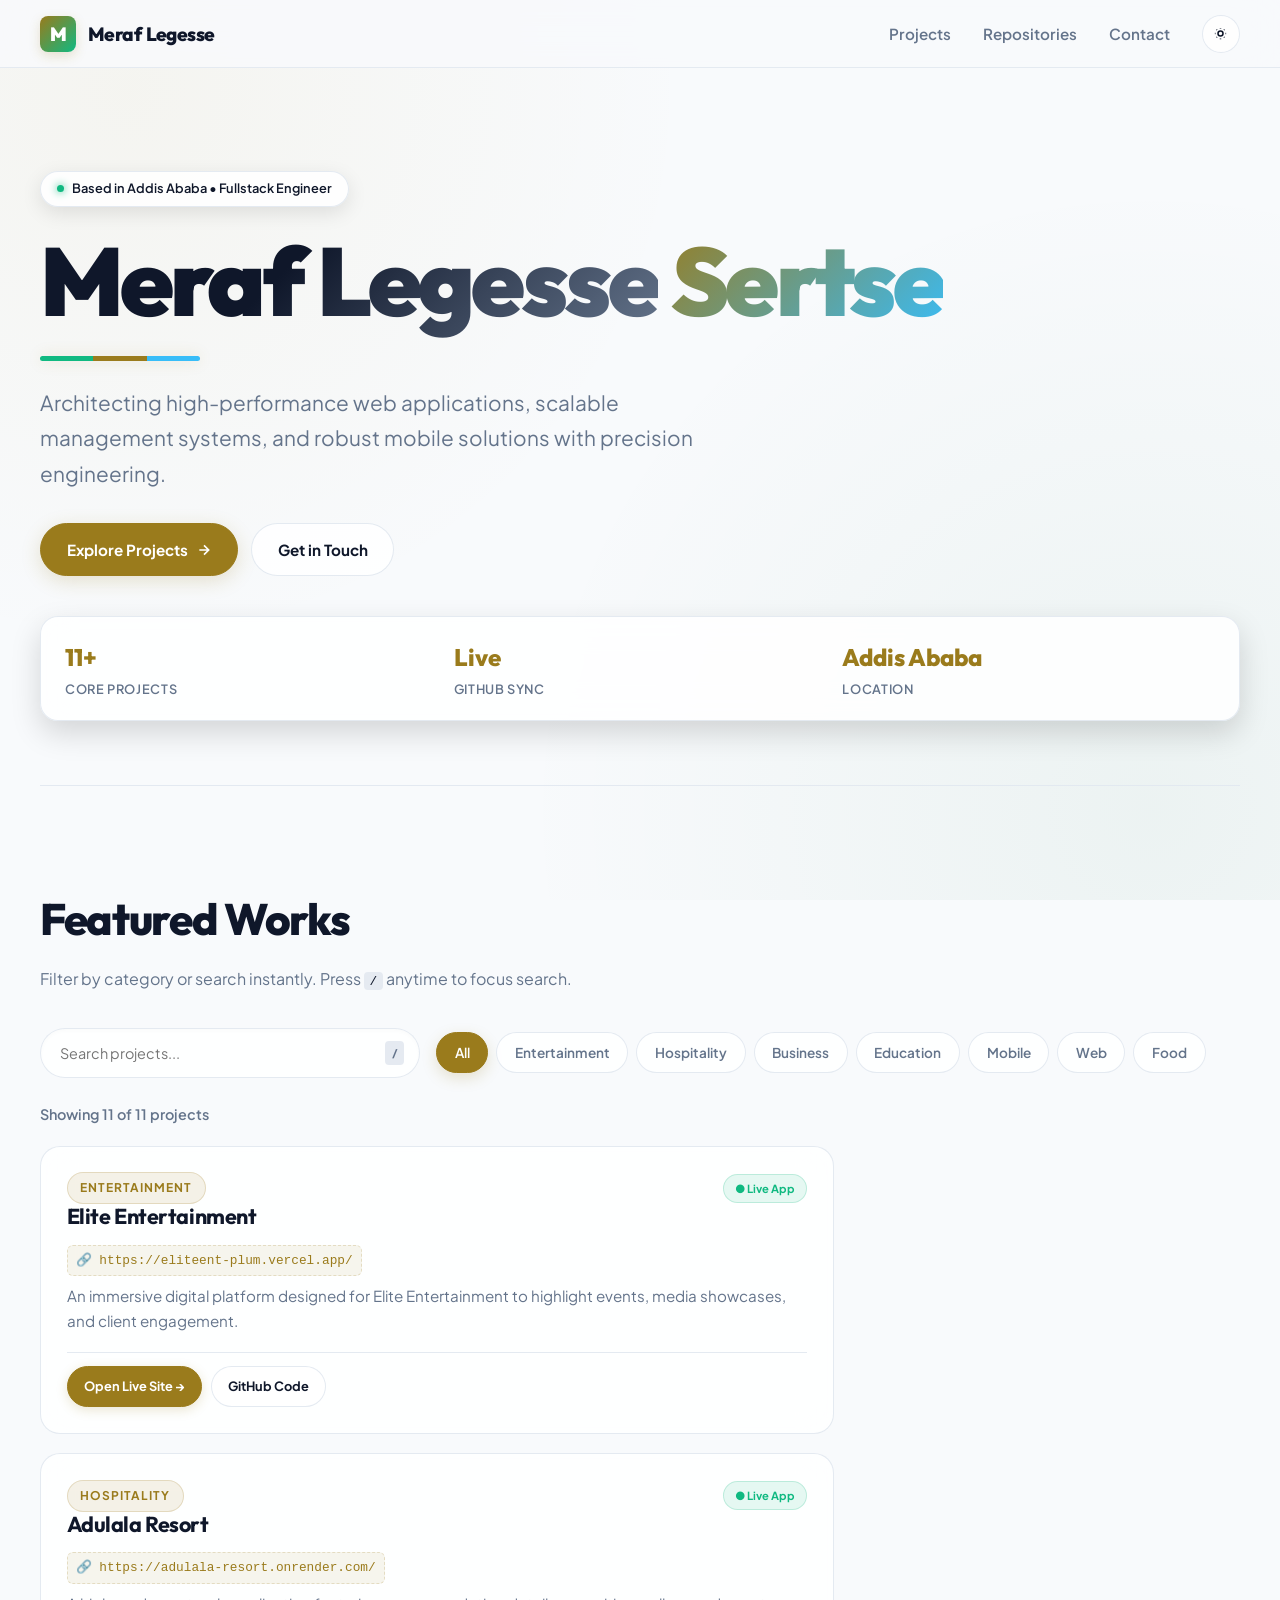
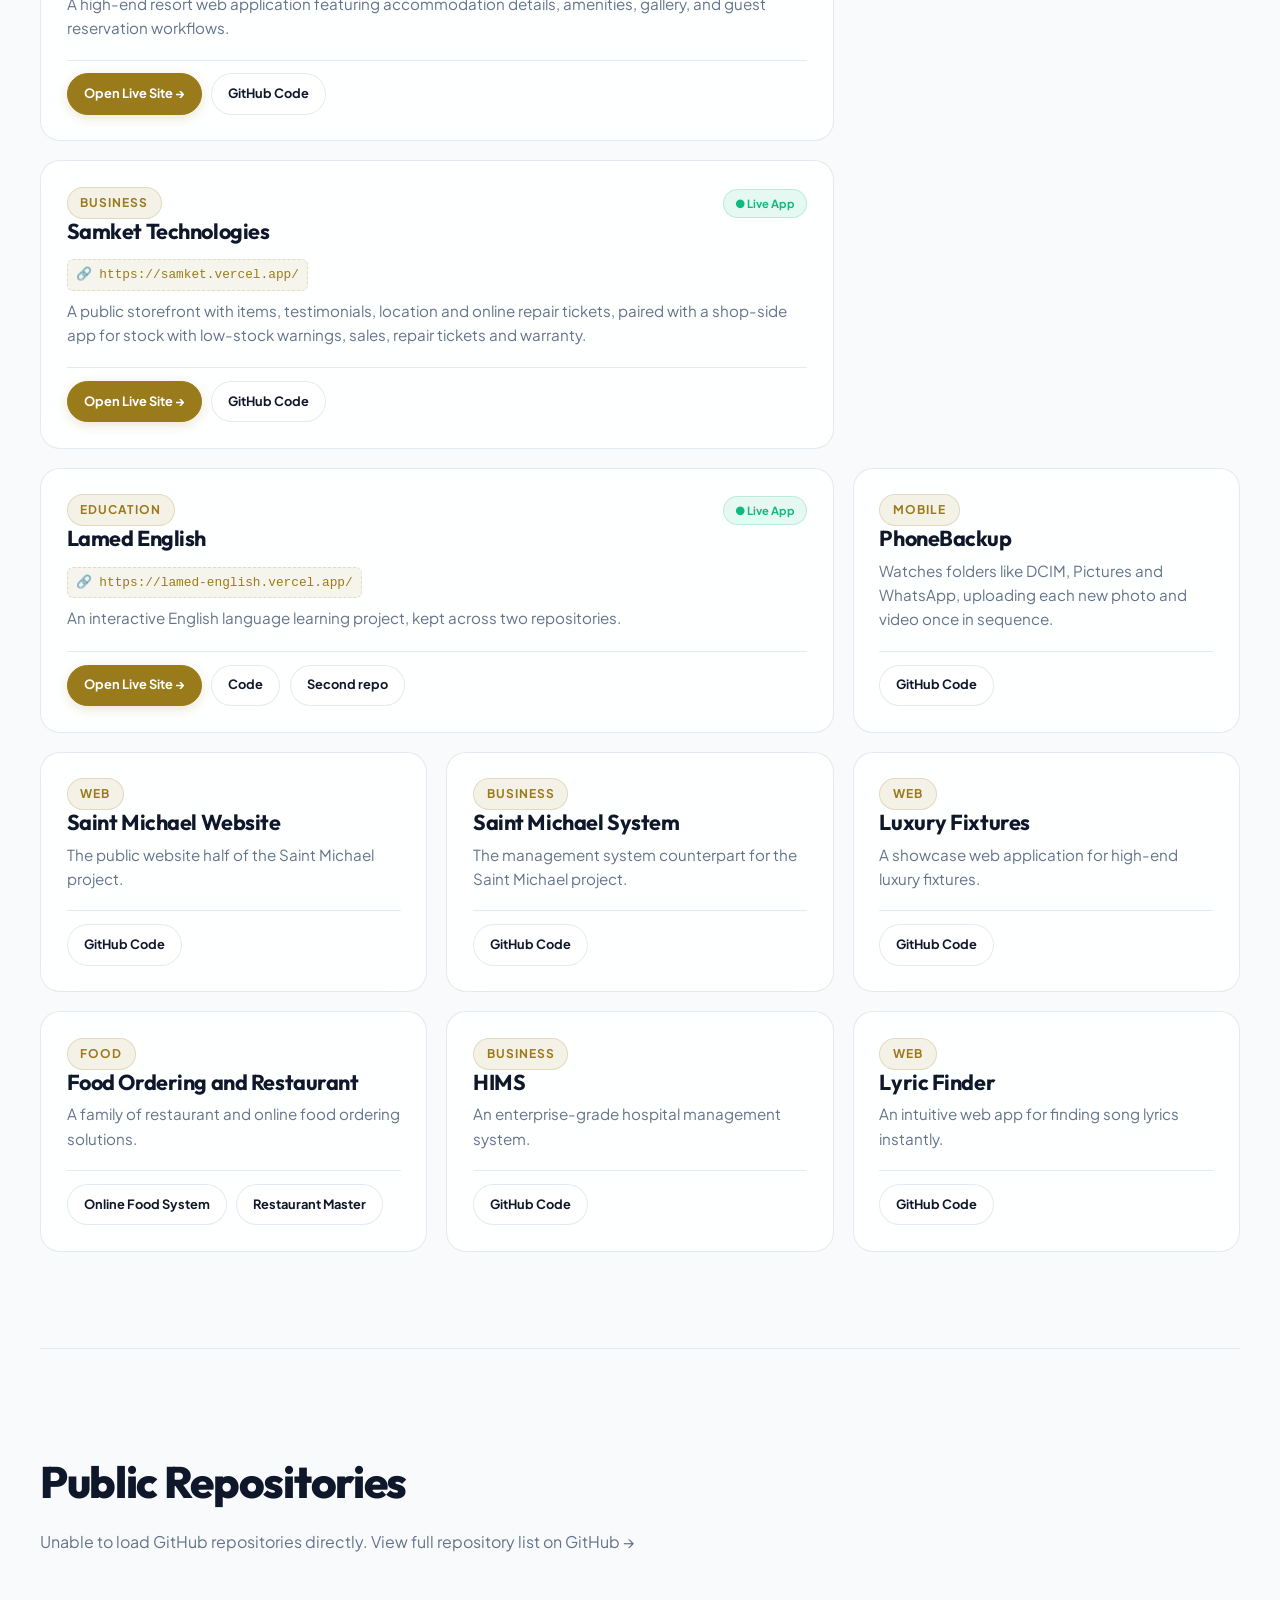
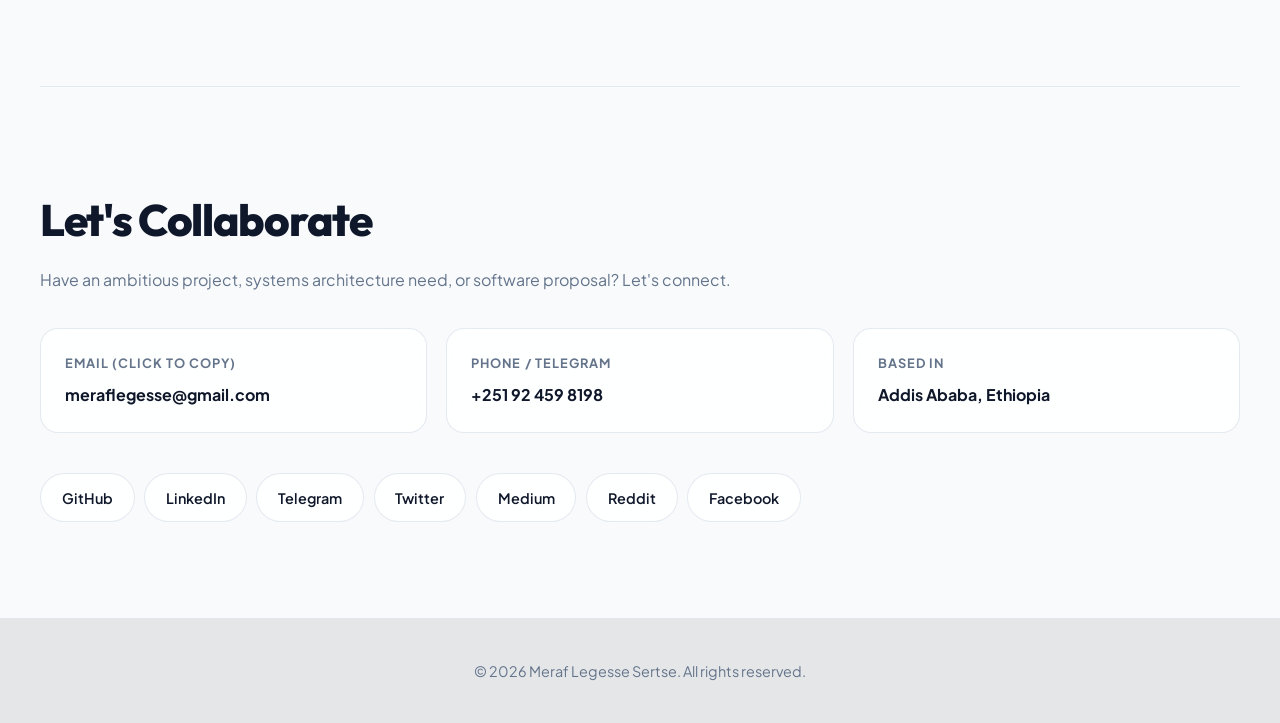
==== commit 0c927c43: "Implement feature X to enhance user experience and optimize performance" ====
--- a/index.html
+++ b/index.html
@@ -1,431 +1,1343 @@
 <!doctype html>
 <html lang="en">
-<head>
-<meta charset="utf-8">
-<title>Meraf Legesse Sertse | Fullstack Engineer & Systems Architect</title>
-<meta name="viewport" content="width=device-width, initial-scale=1">
-<meta name="description" content="Meraf Legesse Sertse (mafi) is a fullstack developer in Addis Ababa, Ethiopia. Explore high-performance web applications, management systems, and mobile solutions.">
-<meta name="theme-color" content="#07090E">
-<link rel="canonical" href="https://meraf.github.io/">
-<link rel="icon" href="favicons.svg" type="image/svg+xml">
-<meta property="og:title" content="Meraf Legesse Sertse | Fullstack Engineer">
-<meta property="og:description" content="Websites, enterprise management systems, and mobile apps built in Addis Ababa. Explore live deployments & repositories.">
-<meta property="og:type" content="website">
-<meta property="og:url" content="https://meraf.github.io/">
-<script type="application/ld+json">{"@context":"https://schema.org","@type":"Person","name":"Meraf Legesse Sertse","alternateName":"mafi","jobTitle":"Fullstack Developer","url":"https://meraf.github.io/","email":"mailto:meraflegesse@gmail.com","telephone":"+251924598198","address":{"@type":"PostalAddress","addressLocality":"Addis Ababa","addressCountry":"ET"},"sameAs":["https://github.com/meraf","https://linkedin.com/in/meraf-legesse","https://twitter.com/meraf_legesse","https://medium.com/@meraflegesse","https://t.me/meraf_legesse"]}</script>
-<script>try{var t=localStorage.getItem("t")||(matchMedia("(prefers-color-scheme:light)").matches?"light":"dark")}catch(e){t="dark"}document.documentElement.dataset.theme=t</script>
-<link rel="preconnect" href="https://fonts.googleapis.com">
-<link rel="preconnect" href="https://fonts.gstatic.com" crossorigin>
-<link rel="stylesheet" href="https://fonts.googleapis.com/css2?family=Plus+Jakarta+Sans:wght@400;500;600;700&family=Outfit:wght@600;700;800;900&display=swap">
-<style>
-:root{
-  --bg:#07090E;
-  --bg-glow:radial-gradient(circle at 10% 10%, rgba(212,175,55,0.07) 0%, transparent 40%), radial-gradient(circle at 90% 90%, rgba(16,185,129,0.06) 0%, transparent 45%);
-  --sf:rgba(15, 20, 32, 0.75);
-  --sf-hover:rgba(22, 29, 46, 0.9);
-  --ln:rgba(40, 50, 75, 0.6);
-  --ln-hover:rgba(212, 175, 25, 0.5);
-  --tx:#F3F4F6;
-  --mu:#9CA3AF;
-  --ac:#D4AF37;
-  --ac-rgb:212,175,55;
-  --ac-glow:rgba(212,175,55,0.25);
-  --oa:#07090E;
-  color-scheme:dark;
-}
-:root[data-theme=light]{
-  --bg:#F8FAFC;
-  --bg-glow:radial-gradient(circle at 10% 10%, rgba(180,140,20,0.05) 0%, transparent 40%), radial-gradient(circle at 90% 90%, rgba(11,107,58,0.05) 0%, transparent 45%);
-  --sf:rgba(255, 255, 255, 0.85);
-  --sf-hover:rgba(255, 255, 255, 1);
-  --ln:rgba(226, 232, 240, 0.9);
-  --ln-hover:rgba(180, 140, 20, 0.5);
-  --tx:#0F172A;
-  --mu:#64748B;
-  --ac:#9A7B1C;
-  --ac-rgb:154,123,28;
-  --ac-glow:rgba(154,123,28,0.2);
-  --oa:#FFFFFF;
-  color-scheme:light;
-}
-*{box-sizing:border-box}
-html{scroll-behavior:smooth;scroll-padding-top:5rem}
-body{margin:0;width:100%;max-width:100vw;overflow-x:hidden;background:var(--bg);background-image:var(--bg-glow);background-attachment:fixed;color:var(--tx);font:400 1rem/1.7 'Plus Jakarta Sans',system-ui,sans-serif;-webkit-text-size-adjust:100%}
-a{color:inherit;text-decoration:none}
-h1,h2,h3{font-family:'Outfit',system-ui,sans-serif;margin:0}
-.wrap{width:min(1200px, 100% - 1.5rem);margin-inline:auto}
-:focus-visible{outline:3px solid var(--ac);outline-offset:3px}
-
-#progress{position:fixed;top:0;left:0;height:3px;background:linear-gradient(90deg, var(--ac), #10B981);width:0%;z-index:1000;transition:width .1s linear}
-
-/* Ultra-Slim Responsive Navbar */
-.nav{position:sticky;top:0;z-index:100;background:color-mix(in srgb, var(--bg) 85%, transparent);backdrop-filter:blur(20px);-webkit-backdrop-filter:blur(20px);border-bottom:1px solid var(--ln);transition:border-color .3s}
-.nav .wrap{display:flex;align-items:center;justify-content:space-between;height:4.2rem;gap:.5rem}
-.logo-badge{display:flex;align-items:center;gap:.5rem;font:800 0.95rem 'Outfit',sans-serif;letter-spacing:-.03em;white-space:nowrap;margin-right:auto}
-.logo-icon{width:30px;height:30px;border-radius:8px;background:linear-gradient(135deg, var(--ac), #10B981);display:grid;place-content:center;color:var(--oa);font-weight:900;box-shadow:0 4px 12px var(--ac-glow)}
-
-.nav-right{display:flex;align-items:center;gap:1rem;margin-left:auto}
-.nav-links{display:flex;align-items:center;gap:.8rem}
-.nav-links a{color:var(--mu);font-weight:600;font-size:.825rem;transition:color .2s;white-space:nowrap}
-.nav-links a:hover{color:var(--tx)}
-.nav-repos{display:none} /* Hidden on small mobile screens */
-
-#th{width:34px;height:34px;border-radius:50%;background:var(--sf);border:1px solid var(--ln);color:var(--tx);display:grid;place-content:center;cursor:pointer;padding:0;transition:all .2s;flex-shrink:0}
-#th:hover{border-color:var(--ac);background:var(--sf-hover)}
-
-@media(min-width:480px){
-  .logo-badge{font-size:1.1rem;gap:.75rem}
-  .logo-icon{width:36px;height:36px}
-  .nav-repos{display:inline} /* Appears on screens 480px and wider */
-  .nav-links{gap:1.4rem}
-  .nav-links a{font-size:.9rem}
-  .nav-right{gap:1.4rem}
-}
-
-@media(min-width:768px){
-  .logo-badge{font-size:1.2rem}
-  .nav-links{gap:2rem}
-  .nav-links a{font-size:.95rem}
-  .nav-right{gap:2rem}
-  #th{width:38px;height:38px}
-}
-
-.hero{padding:clamp(3rem,8vw,8rem) 0 clamp(2.5rem,5vw,4rem);position:relative}
-.status-pill{display:inline-flex;align-items:center;gap:.5rem;padding:.4rem 1rem;border-radius:999px;background:var(--sf);border:1px solid var(--ln);font-size:.8rem;font-weight:600;margin-bottom:1.5rem;box-shadow:0 6px 20px rgba(0,0,0,0.1);max-width:100%;overflow:hidden;text-overflow:ellipsis;white-space:nowrap}
-.status-dot{width:7px;height:7px;border-radius:50%;background:#10B981;box-shadow:0 0 8px #10B981;animation:pulse 2s infinite;flex-shrink:0}
-@keyframes pulse{0%{opacity:1}50%{opacity:.3}100%{opacity:1}}
-.hero h1{font-weight:900;font-size:clamp(2.4rem,8.5vw,6rem);line-height:1.05;letter-spacing:-.04em;margin-bottom:1.2rem;word-break:break-word}
-.hero h1 span{background:linear-gradient(135deg, var(--tx) 40%, var(--mu));-webkit-background-clip:text;-webkit-text-fill-color:transparent}
-.hero h1 span.highlight{background:linear-gradient(135deg, var(--ac), #38BDF8);-webkit-background-clip:text;-webkit-text-fill-color:transparent}
-.stripe{display:block;height:5px;width:160px;margin:1.5rem 0;border-radius:3px;background:linear-gradient(90deg,#10B981 0 33.3%,var(--ac) 33.3% 66.6%,#38BDF8 66.6%);box-shadow:0 0 15px var(--ac-glow)}
-.lead{font-size:clamp(1.05rem,2.2vw,1.3rem);color:var(--mu);max-width:44ch;margin:0 0 2rem;line-height:1.7}
-.cta-group{display:flex;flex-wrap:wrap;gap:.8rem;align-items:center;margin-bottom:2.5rem}
-.btn{display:inline-flex;align-items:center;justify-content:center;gap:.5rem;padding:.8rem 1.6rem;border-radius:999px;background:var(--ac);color:var(--oa);font-weight:700;text-decoration:none;border:1px solid var(--ac);box-shadow:0 5px 20px var(--ac-glow);transition:all .3s cubic-bezier(.16,1,.3,1);font-size:.95rem}
-.btn:hover{transform:translateY(-2px);box-shadow:0 8px 25px var(--ac-glow)}
-.btn.ghost{background:var(--sf);color:var(--tx);border-color:var(--ln);box-shadow:none}
-.btn.ghost:hover{border-color:var(--ac);background:var(--sf-hover)}
-
-.stats-bar{display:grid;grid-template-columns:repeat(auto-fit,minmax(140px,1fr));gap:1rem;padding:1.2rem 1.5rem;border-radius:18px;background:var(--sf);border:1px solid var(--ln);backdrop-filter:blur(16px);box-shadow:0 12px 30px rgba(0,0,0,0.15)}
-.stat-item{display:flex;flex-direction:column;gap:.1rem}
-.stat-num{font-family:'Outfit',sans-serif;font-size:1.5rem;font-weight:800;color:var(--ac)}
-.stat-lbl{font-size:.8rem;font-weight:600;color:var(--mu);text-transform:uppercase;letter-spacing:.05em}
-
-section{padding:clamp(4rem,8vw,6rem) 0;border-top:1px solid var(--ln)}
-h2{font-weight:800;font-size:clamp(2rem,4vw,2.75rem);letter-spacing:-.03em;margin-bottom:.5rem}
-.sub{color:var(--mu);max-width:58ch;margin:0 0 2.2rem;font-size:1rem}
-
-.tools{display:flex;flex-wrap:wrap;gap:1rem;align-items:center;margin-bottom:1.5rem}
-.search-wrapper{position:relative;flex:1 1 240px;max-width:380px}
-#q{width:100%;font:inherit;font-size:.9rem;color:var(--tx);background:var(--sf);border:1px solid var(--ln);border-radius:999px;padding:.75rem 2.8rem .75rem 1.2rem;transition:all .25s;box-shadow:inset 0 2px 4px rgba(0,0,0,0.02)}
-#q:focus{border-color:var(--ac);background:var(--sf-hover);box-shadow:0 0 0 4px var(--ac-glow)}
-.kbd-hint{position:absolute;right:1rem;top:50%;transform:translateY(-50%);background:var(--ln);color:var(--mu);font-size:.7rem;font-weight:700;padding:.15rem .4rem;border-radius:4px;pointer-events:none}
-#chips{display:flex;flex-wrap:wrap;gap:.5rem}
-#chips button{font:inherit;font-size:.85rem;font-weight:600;cursor:pointer;color:var(--mu);background:var(--sf);border:1px solid var(--ln);border-radius:999px;padding:.5rem 1.1rem;transition:all .25s}
-#chips button:hover{color:var(--tx);border-color:var(--ln-hover)}
-#chips button[aria-pressed=true]{background:var(--ac);color:var(--oa);border-color:var(--ac);box-shadow:0 5px 15px var(--ac-glow)}
-#count{color:var(--mu);margin:0 0 1.2rem;font-size:.9rem;font-weight:600}
-
-/* Bento Grid Cards - Fully Responsive */
-#grid{display:grid;gap:1.2rem;grid-template-columns:repeat(auto-fill,minmax(min(100%, 300px), 1fr))}
-.card{box-sizing:border-box;display:flex;flex-direction:column;justify-content:space-between;gap:1.2rem;min-height:240px;padding:1.6rem;border:1px solid var(--ln);border-radius:20px;background:var(--sf);backdrop-filter:blur(16px);transition:all .3s cubic-bezier(.16,1,.3,1);position:relative;overflow:hidden;word-break:break-word}
-.card::before{content:"";position:absolute;inset:0;background:radial-gradient(600px circle at var(--mouse-x, 0) var(--mouse-y, 0), rgba(212,175,55,0.08), transparent 40%);opacity:0;transition:opacity .3s;pointer-events:none}
-.card:hover{border-color:var(--ln-hover);transform:translateY(-4px);box-shadow:0 15px 30px rgba(0,0,0,0.2)}
-.card:hover::before{opacity:1}
-.card-top{display:flex;align-items:center;justify-content:space-between;flex-wrap:wrap;gap:.5rem}
-.card h3{font-size:1.35rem;line-height:1.2;font-weight:700;letter-spacing:-.02em;margin-bottom:.4rem}
-.card p{margin:0;color:var(--mu);font-size:.95rem;line-height:1.6}
-.url-display{display:inline-block;font-size:.8rem;font-family:monospace;color:var(--ac);background:rgba(var(--ac-rgb),0.08);padding:.25rem .5rem;border-radius:6px;margin:.5rem 0;word-break:break-all;border:1px dashed rgba(var(--ac-rgb),0.2)}
-.card.big{grid-column:span 1}
-@media(min-width:768px){.card.big{grid-column:span 2}}
-.cat{display:inline-flex;align-items:center;gap:.4rem;font-size:.75rem;font-weight:700;text-transform:uppercase;letter-spacing:.08em;color:var(--ac);background:rgba(var(--ac-rgb),0.1);padding:.3rem .8rem;border-radius:999px;border:1px solid rgba(var(--ac-rgb),0.2)}
-.live-indicator{display:inline-flex;align-items:center;gap:.3rem;font-size:.7rem;font-weight:700;color:#10B981;background:rgba(16,185,129,0.1);padding:.25rem .7rem;border-radius:999px;border:1px solid rgba(16,185,129,0.2)}
-.card-actions{display:flex;flex-wrap:wrap;gap:.6rem;margin-top:auto;padding-top:.8rem;border-top:1px solid var(--ln)}
-.btn-card{display:inline-flex;align-items:center;justify-content:center;gap:.4rem;padding:.55rem 1rem;border-radius:999px;font-size:.8rem;font-weight:700;text-decoration:none;transition:all .2s;white-space:nowrap}
-.btn-card.primary{background:var(--ac);color:var(--oa);border:1px solid var(--ac);box-shadow:0 3px 12px var(--ac-glow)}
-.btn-card.primary:hover{transform:translateY(-1px);box-shadow:0 5px 15px var(--ac-glow)}
-.btn-card.ghost{background:var(--sf);color:var(--tx);border:1px solid var(--ln)}
-.btn-card.ghost:hover{border-color:var(--ac);background:var(--sf-hover)}
-
-#none{color:var(--mu);padding:3rem 0;text-align:center;font-size:1.05rem}
-
-.rl{list-style:none;margin:0;padding:0;display:grid;gap:1.2rem;grid-template-columns:repeat(auto-fill,minmax(min(100%, 300px), 1fr))}
-.rl a{display:flex;flex-direction:column;gap:.7rem;height:100%;padding:1.5rem;border:1px solid var(--ln);border-radius:18px;background:var(--sf);backdrop-filter:blur(16px);text-decoration:none;transition:all .3s;word-break:break-word}
-.rl a:hover{border-color:var(--ln-hover);transform:translateY(-3px);box-shadow:0 12px 25px rgba(0,0,0,0.15)}
-.rl b{font-family:'Outfit',sans-serif;font-size:1.15rem;letter-spacing:-.01em}
-.rl span{color:var(--mu);font-size:.9rem;display:-webkit-box;-webkit-line-clamp:2;-webkit-box-orient:vertical;overflow:hidden;flex-grow:1}
-.rl i{display:flex;align-items:center;justify-content:space-between;font-style:normal;color:var(--mu);font-size:.8rem;margin-top:auto;padding-top:.8rem;border-top:1px solid var(--ln)}
-.rl em{background:rgba(var(--ac-rgb),0.1);color:var(--ac);padding:.2rem .6rem;border-radius:6px;font-style:normal;font-weight:700}
-.err{color:var(--mu);padding:2rem 0}
-
-.cg{display:grid;gap:1.2rem;grid-template-columns:repeat(auto-fit,minmax(min(100%, 280px), 1fr));margin-bottom:2.5rem}
-.cg>*{display:flex;flex-direction:column;gap:.4rem;margin:0;padding:1.5rem;border:1px solid var(--ln);border-radius:18px;background:var(--sf);backdrop-filter:blur(16px);text-decoration:none;word-break:break-word;transition:all .3s}
-.cg a:hover,.copy-box:hover{border-color:var(--ln-hover);transform:translateY(-2px);box-shadow:0 10px 25px rgba(0,0,0,0.1)}
-.copy-box{cursor:pointer;position:relative}
-.copy-feedback{position:absolute;top:1rem;right:1rem;background:var(--ac);color:var(--oa);font-size:.7rem;font-weight:800;padding:.2rem .5rem;border-radius:4px;opacity:0;transition:opacity .2s}
-.cg small{color:var(--mu);font-size:.8rem;font-weight:700;text-transform:uppercase;letter-spacing:.08em}
-.cg span,.cg a{font-weight:700;font-size:1rem}
-.soc{list-style:none;margin:0;padding:0;display:flex;flex-wrap:wrap;gap:.6rem}
-.soc a{display:inline-flex;align-items:center;gap:.5rem;padding:.7rem 1.3rem;border:1px solid var(--ln);border-radius:999px;background:var(--sf);font-weight:600;font-size:.9rem;transition:all .25s}
-.soc a:hover{border-color:var(--ac);background:var(--sf-hover);transform:translateY(-2px);box-shadow:0 6px 15px var(--ac-glow)}
-
-footer{border-top:1px solid var(--ln);padding:2.5rem 0;color:var(--mu);font-size:.9rem;background:color-mix(in srgb, var(--bg) 92%, #000 8%)}
-footer .wrap{display:flex;flex-wrap:wrap;align-items:center;justify-content:space-between;gap:1rem}
-
-@media(prefers-reduced-motion:reduce){*{animation:none!important;transition:none!important;scroll-behavior:auto!important}}
-</style>
-</head>
-<body>
-
-<div id="progress"></div>
-
-<nav class="nav">
-  <div class="wrap">
-    <a href="#" class="logo-badge">
-      <div class="logo-icon">M</div>
-      <span>Meraf Legesse</span>
-    </a>
-    <div class="nav-right">
-      <div class="nav-links">
-        <a href="#projects">Projects</a>
-        <a href="#repos" class="nav-repos">Repositories</a>
-        <a href="#contact">Contact</a>
+  <head>
+    <meta charset="utf-8" />
+    <title>Meraf Legesse Sertse | Fullstack Engineer & Systems Architect</title>
+    <meta name="viewport" content="width=device-width, initial-scale=1" />
+    <meta
+      name="description"
+      content="Meraf Legesse Sertse (mafi) is a fullstack developer in Addis Ababa, Ethiopia. Explore high-performance web applications, management systems, and mobile solutions."
+    />
+    <meta name="theme-color" content="#07090E" />
+    <link rel="canonical" href="https://meraf.github.io/" />
+    <link rel="icon" href="favicons.svg" type="image/svg+xml" />
+    <meta
+      property="og:title"
+      content="Meraf Legesse Sertse | Fullstack Engineer"
+    />
+    <meta
+      property="og:description"
+      content="Websites, enterprise management systems, and mobile apps built in Addis Ababa. Explore live deployments & repositories."
+    />
+    <meta property="og:type" content="website" />
+    <meta property="og:url" content="https://meraf.github.io/" />
+    <script type="application/ld+json">
+      {
+        "@context": "https://schema.org",
+        "@type": "Person",
+        "name": "Meraf Legesse Sertse",
+        "alternateName": "mafi",
+        "jobTitle": "Fullstack Developer",
+        "url": "https://meraf.github.io/",
+        "email": "mailto:meraflegesse@gmail.com",
+        "telephone": "+251924598198",
+        "address": {
+          "@type": "PostalAddress",
+          "addressLocality": "Addis Ababa",
+          "addressCountry": "ET"
+        },
+        "sameAs": [
+          "https://github.com/meraf",
+          "https://linkedin.com/in/meraf-legesse",
+          "https://twitter.com/meraf_legesse",
+          "https://medium.com/@meraflegesse",
+          "https://t.me/meraf_legesse"
+        ]
+      }
+    </script>
+    <script>
+      try {
+        var t =
+          localStorage.getItem("t") ||
+          (matchMedia("(prefers-color-scheme:light)").matches
+            ? "light"
+            : "dark");
+      } catch (e) {
+        t = "dark";
+      }
+      document.documentElement.dataset.theme = t;
+    </script>
+    <link rel="preconnect" href="https://fonts.googleapis.com" />
+    <link rel="preconnect" href="https://fonts.gstatic.com" crossorigin />
+    <link
+      rel="stylesheet"
+      href="https://fonts.googleapis.com/css2?family=Plus+Jakarta+Sans:wght@400;500;600;700&family=Outfit:wght@600;700;800;900&display=swap"
+    />
+    <style>
+      :root {
+        --bg: #07090e;
+        --bg-glow:
+          radial-gradient(
+            circle at 10% 10%,
+            rgba(212, 175, 55, 0.07) 0%,
+            transparent 40%
+          ),
+          radial-gradient(
+            circle at 90% 90%,
+            rgba(16, 185, 129, 0.06) 0%,
+            transparent 45%
+          );
+        --sf: rgba(15, 20, 32, 0.75);
+        --sf-hover: rgba(22, 29, 46, 0.9);
+        --ln: rgba(40, 50, 75, 0.6);
+        --ln-hover: rgba(212, 175, 25, 0.5);
+        --tx: #f3f4f6;
+        --mu: #9ca3af;
+        --ac: #d4af37;
+        --ac-rgb: 212, 175, 55;
+        --ac-glow: rgba(212, 175, 55, 0.25);
+        --oa: #07090e;
+        color-scheme: dark;
+      }
+      :root[data-theme="light"] {
+        --bg: #f8fafc;
+        --bg-glow:
+          radial-gradient(
+            circle at 10% 10%,
+            rgba(180, 140, 20, 0.05) 0%,
+            transparent 40%
+          ),
+          radial-gradient(
+            circle at 90% 90%,
+            rgba(11, 107, 58, 0.05) 0%,
+            transparent 45%
+          );
+        --sf: rgba(255, 255, 255, 0.85);
+        --sf-hover: rgba(255, 255, 255, 1);
+        --ln: rgba(226, 232, 240, 0.9);
+        --ln-hover: rgba(180, 140, 20, 0.5);
+        --tx: #0f172a;
+        --mu: #64748b;
+        --ac: #9a7b1c;
+        --ac-rgb: 154, 123, 28;
+        --ac-glow: rgba(154, 123, 28, 0.2);
+        --oa: #ffffff;
+        color-scheme: light;
+      }
+      * {
+        box-sizing: border-box;
+      }
+      html {
+        scroll-behavior: smooth;
+        scroll-padding-top: 5rem;
+      }
+      body {
+        margin: 0;
+        width: 100%;
+        max-width: 100vw;
+        overflow-x: hidden;
+        background: var(--bg);
+        background-image: var(--bg-glow);
+        background-attachment: fixed;
+        color: var(--tx);
+        font:
+          400 1rem/1.7 "Plus Jakarta Sans",
+          system-ui,
+          sans-serif;
+        -webkit-text-size-adjust: 100%;
+      }
+      a {
+        color: inherit;
+        text-decoration: none;
+      }
+      h1,
+      h2,
+      h3 {
+        font-family: "Outfit", system-ui, sans-serif;
+        margin: 0;
+      }
+      .wrap {
+        width: min(1200px, 100% - 1.5rem);
+        margin-inline: auto;
+      }
+      :focus-visible {
+        outline: 3px solid var(--ac);
+        outline-offset: 3px;
+      }
+
+      #progress {
+        position: fixed;
+        top: 0;
+        left: 0;
+        height: 3px;
+        background: linear-gradient(90deg, var(--ac), #10b981);
+        width: 0%;
+        z-index: 1000;
+        transition: width 0.1s linear;
+      }
+
+      /* Ultra-Slim Responsive Navbar */
+      .nav {
+        position: sticky;
+        top: 0;
+        z-index: 100;
+        background: color-mix(in srgb, var(--bg) 85%, transparent);
+        backdrop-filter: blur(20px);
+        -webkit-backdrop-filter: blur(20px);
+        border-bottom: 1px solid var(--ln);
+        transition: border-color 0.3s;
+      }
+      .nav .wrap {
+        display: flex;
+        align-items: center;
+        justify-content: space-between;
+        height: 4.2rem;
+        gap: 0.5rem;
+      }
+      .logo-badge {
+        display: flex;
+        align-items: center;
+        gap: 0.5rem;
+        font:
+          800 0.95rem "Outfit",
+          sans-serif;
+        letter-spacing: -0.03em;
+        white-space: nowrap;
+        margin-right: auto;
+      }
+      .logo-icon {
+        width: 30px;
+        height: 30px;
+        border-radius: 8px;
+        background: linear-gradient(135deg, var(--ac), #10b981);
+        display: grid;
+        place-content: center;
+        color: var(--oa);
+        font-weight: 900;
+        box-shadow: 0 4px 12px var(--ac-glow);
+      }
+
+      .nav-right {
+        display: flex;
+        align-items: center;
+        gap: 1rem;
+        margin-left: auto;
+      }
+      .nav-links {
+        display: flex;
+        align-items: center;
+        gap: 0.8rem;
+      }
+      .nav-links a {
+        color: var(--mu);
+        font-weight: 600;
+        font-size: 0.825rem;
+        transition: color 0.2s;
+        white-space: nowrap;
+      }
+      .nav-links a:hover {
+        color: var(--tx);
+      }
+      .nav-repos {
+        display: none;
+      } /* Hidden on small mobile screens */
+
+      #th {
+        width: 34px;
+        height: 34px;
+        border-radius: 50%;
+        background: var(--sf);
+        border: 1px solid var(--ln);
+        color: var(--tx);
+        display: grid;
+        place-content: center;
+        cursor: pointer;
+        padding: 0;
+        transition: all 0.2s;
+        flex-shrink: 0;
+      }
+      #th:hover {
+        border-color: var(--ac);
+        background: var(--sf-hover);
+      }
+
+      @media (min-width: 480px) {
+        .logo-badge {
+          font-size: 1.1rem;
+          gap: 0.75rem;
+        }
+        .logo-icon {
+          width: 36px;
+          height: 36px;
+        }
+        .nav-repos {
+          display: inline;
+        } /* Appears on screens 480px and wider */
+        .nav-links {
+          gap: 1.4rem;
+        }
+        .nav-links a {
+          font-size: 0.9rem;
+        }
+        .nav-right {
+          gap: 1.4rem;
+        }
+      }
+
+      @media (min-width: 768px) {
+        .logo-badge {
+          font-size: 1.2rem;
+        }
+        .nav-links {
+          gap: 2rem;
+        }
+        .nav-links a {
+          font-size: 0.95rem;
+        }
+        .nav-right {
+          gap: 2rem;
+        }
+        #th {
+          width: 38px;
+          height: 38px;
+        }
+      }
+
+      .hero {
+        padding: clamp(3rem, 8vw, 8rem) 0 clamp(2.5rem, 5vw, 4rem);
+        position: relative;
+      }
+      .status-pill {
+        display: inline-flex;
+        align-items: center;
+        gap: 0.5rem;
+        padding: 0.4rem 1rem;
+        border-radius: 999px;
+        background: var(--sf);
+        border: 1px solid var(--ln);
+        font-size: 0.8rem;
+        font-weight: 600;
+        margin-bottom: 1.5rem;
+        box-shadow: 0 6px 20px rgba(0, 0, 0, 0.1);
+        max-width: 100%;
+        overflow: hidden;
+        text-overflow: ellipsis;
+        white-space: nowrap;
+      }
+      .status-dot {
+        width: 7px;
+        height: 7px;
+        border-radius: 50%;
+        background: #10b981;
+        box-shadow: 0 0 8px #10b981;
+        animation: pulse 2s infinite;
+        flex-shrink: 0;
+      }
+      @keyframes pulse {
+        0% {
+          opacity: 1;
+        }
+        50% {
+          opacity: 0.3;
+        }
+        100% {
+          opacity: 1;
+        }
+      }
+      .hero h1 {
+        font-weight: 900;
+        font-size: clamp(2.4rem, 8.5vw, 6rem);
+        line-height: 1.05;
+        letter-spacing: -0.04em;
+        margin-bottom: 1.2rem;
+        word-break: break-word;
+      }
+      .hero h1 span {
+        background: linear-gradient(135deg, var(--tx) 40%, var(--mu));
+        -webkit-background-clip: text;
+        -webkit-text-fill-color: transparent;
+      }
+      .hero h1 span.highlight {
+        background: linear-gradient(135deg, var(--ac), #38bdf8);
+        -webkit-background-clip: text;
+        -webkit-text-fill-color: transparent;
+      }
+      .stripe {
+        display: block;
+        height: 5px;
+        width: 160px;
+        margin: 1.5rem 0;
+        border-radius: 3px;
+        background: linear-gradient(
+          90deg,
+          #10b981 0 33.3%,
+          var(--ac) 33.3% 66.6%,
+          #38bdf8 66.6%
+        );
+        box-shadow: 0 0 15px var(--ac-glow);
+      }
+      .lead {
+        font-size: clamp(1.05rem, 2.2vw, 1.3rem);
+        color: var(--mu);
+        max-width: 44ch;
+        margin: 0 0 2rem;
+        line-height: 1.7;
+      }
+      .cta-group {
+        display: flex;
+        flex-wrap: wrap;
+        gap: 0.8rem;
+        align-items: center;
+        margin-bottom: 2.5rem;
+      }
+      .btn {
+        display: inline-flex;
+        align-items: center;
+        justify-content: center;
+        gap: 0.5rem;
+        padding: 0.8rem 1.6rem;
+        border-radius: 999px;
+        background: var(--ac);
+        color: var(--oa);
+        font-weight: 700;
+        text-decoration: none;
+        border: 1px solid var(--ac);
+        box-shadow: 0 5px 20px var(--ac-glow);
+        transition: all 0.3s cubic-bezier(0.16, 1, 0.3, 1);
+        font-size: 0.95rem;
+      }
+      .btn:hover {
+        transform: translateY(-2px);
+        box-shadow: 0 8px 25px var(--ac-glow);
+      }
+      .btn.ghost {
+        background: var(--sf);
+        color: var(--tx);
+        border-color: var(--ln);
+        box-shadow: none;
+      }
+      .btn.ghost:hover {
+        border-color: var(--ac);
+        background: var(--sf-hover);
+      }
+
+      .stats-bar {
+        display: grid;
+        grid-template-columns: repeat(auto-fit, minmax(140px, 1fr));
+        gap: 1rem;
+        padding: 1.2rem 1.5rem;
+        border-radius: 18px;
+        background: var(--sf);
+        border: 1px solid var(--ln);
+        backdrop-filter: blur(16px);
+        box-shadow: 0 12px 30px rgba(0, 0, 0, 0.15);
+      }
+      .stat-item {
+        display: flex;
+        flex-direction: column;
+        gap: 0.1rem;
+      }
+      .stat-num {
+        font-family: "Outfit", sans-serif;
+        font-size: 1.5rem;
+        font-weight: 800;
+        color: var(--ac);
+      }
+      .stat-lbl {
+        font-size: 0.8rem;
+        font-weight: 600;
+        color: var(--mu);
+        text-transform: uppercase;
+        letter-spacing: 0.05em;
+      }
+
+      section {
+        padding: clamp(4rem, 8vw, 6rem) 0;
+        border-top: 1px solid var(--ln);
+      }
+      h2 {
+        font-weight: 800;
+        font-size: clamp(2rem, 4vw, 2.75rem);
+        letter-spacing: -0.03em;
+        margin-bottom: 0.5rem;
+      }
+      .sub {
+        color: var(--mu);
+        max-width: 58ch;
+        margin: 0 0 2.2rem;
+        font-size: 1rem;
+      }
+
+      .tools {
+        display: flex;
+        flex-wrap: wrap;
+        gap: 1rem;
+        align-items: center;
+        margin-bottom: 1.5rem;
+      }
+      .search-wrapper {
+        position: relative;
+        flex: 1 1 240px;
+        max-width: 380px;
+      }
+      #q {
+        width: 100%;
+        font: inherit;
+        font-size: 0.9rem;
+        color: var(--tx);
+        background: var(--sf);
+        border: 1px solid var(--ln);
+        border-radius: 999px;
+        padding: 0.75rem 2.8rem 0.75rem 1.2rem;
+        transition: all 0.25s;
+        box-shadow: inset 0 2px 4px rgba(0, 0, 0, 0.02);
+      }
+      #q:focus {
+        border-color: var(--ac);
+        background: var(--sf-hover);
+        box-shadow: 0 0 0 4px var(--ac-glow);
+      }
+      .kbd-hint {
+        position: absolute;
+        right: 1rem;
+        top: 50%;
+        transform: translateY(-50%);
+        background: var(--ln);
+        color: var(--mu);
+        font-size: 0.7rem;
+        font-weight: 700;
+        padding: 0.15rem 0.4rem;
+        border-radius: 4px;
+        pointer-events: none;
+      }
+      #chips {
+        display: flex;
+        flex-wrap: wrap;
+        gap: 0.5rem;
+      }
+      #chips button {
+        font: inherit;
+        font-size: 0.85rem;
+        font-weight: 600;
+        cursor: pointer;
+        color: var(--mu);
+        background: var(--sf);
+        border: 1px solid var(--ln);
+        border-radius: 999px;
+        padding: 0.5rem 1.1rem;
+        transition: all 0.25s;
+      }
+      #chips button:hover {
+        color: var(--tx);
+        border-color: var(--ln-hover);
+      }
+      #chips button[aria-pressed="true"] {
+        background: var(--ac);
+        color: var(--oa);
+        border-color: var(--ac);
+        box-shadow: 0 5px 15px var(--ac-glow);
+      }
+      #count {
+        color: var(--mu);
+        margin: 0 0 1.2rem;
+        font-size: 0.9rem;
+        font-weight: 600;
+      }
+
+      /* Bento Grid Cards - Fully Responsive */
+      #grid {
+        display: grid;
+        gap: 1.2rem;
+        grid-template-columns: repeat(auto-fill, minmax(min(100%, 300px), 1fr));
+      }
+      .card {
+        box-sizing: border-box;
+        display: flex;
+        flex-direction: column;
+        justify-content: space-between;
+        gap: 1.2rem;
+        min-height: 240px;
+        padding: 1.6rem;
+        border: 1px solid var(--ln);
+        border-radius: 20px;
+        background: var(--sf);
+        backdrop-filter: blur(16px);
+        transition: all 0.3s cubic-bezier(0.16, 1, 0.3, 1);
+        position: relative;
+        overflow: hidden;
+        word-break: break-word;
+      }
+      .card::before {
+        content: "";
+        position: absolute;
+        inset: 0;
+        background: radial-gradient(
+          600px circle at var(--mouse-x, 0) var(--mouse-y, 0),
+          rgba(212, 175, 55, 0.08),
+          transparent 40%
+        );
+        opacity: 0;
+        transition: opacity 0.3s;
+        pointer-events: none;
+      }
+      .card:hover {
+        border-color: var(--ln-hover);
+        transform: translateY(-4px);
+        box-shadow: 0 15px 30px rgba(0, 0, 0, 0.2);
+      }
+      .card:hover::before {
+        opacity: 1;
+      }
+      .card-top {
+        display: flex;
+        align-items: center;
+        justify-content: space-between;
+        flex-wrap: wrap;
+        gap: 0.5rem;
+      }
+      .card h3 {
+        font-size: 1.35rem;
+        line-height: 1.2;
+        font-weight: 700;
+        letter-spacing: -0.02em;
+        margin-bottom: 0.4rem;
+      }
+      .card p {
+        margin: 0;
+        color: var(--mu);
+        font-size: 0.95rem;
+        line-height: 1.6;
+      }
+      .url-display {
+        display: inline-block;
+        font-size: 0.8rem;
+        font-family: monospace;
+        color: var(--ac);
+        background: rgba(var(--ac-rgb), 0.08);
+        padding: 0.25rem 0.5rem;
+        border-radius: 6px;
+        margin: 0.5rem 0;
+        word-break: break-all;
+        border: 1px dashed rgba(var(--ac-rgb), 0.2);
+      }
+      .card.big {
+        grid-column: span 1;
+      }
+      @media (min-width: 768px) {
+        .card.big {
+          grid-column: span 2;
+        }
+      }
+      .cat {
+        display: inline-flex;
+        align-items: center;
+        gap: 0.4rem;
+        font-size: 0.75rem;
+        font-weight: 700;
+        text-transform: uppercase;
+        letter-spacing: 0.08em;
+        color: var(--ac);
+        background: rgba(var(--ac-rgb), 0.1);
+        padding: 0.3rem 0.8rem;
+        border-radius: 999px;
+        border: 1px solid rgba(var(--ac-rgb), 0.2);
+      }
+      .live-indicator {
+        display: inline-flex;
+        align-items: center;
+        gap: 0.3rem;
+        font-size: 0.7rem;
+        font-weight: 700;
+        color: #10b981;
+        background: rgba(16, 185, 129, 0.1);
+        padding: 0.25rem 0.7rem;
+        border-radius: 999px;
+        border: 1px solid rgba(16, 185, 129, 0.2);
+      }
+      .card-actions {
+        display: flex;
+        flex-wrap: wrap;
+        gap: 0.6rem;
+        margin-top: auto;
+        padding-top: 0.8rem;
+        border-top: 1px solid var(--ln);
+      }
+      .btn-card {
+        display: inline-flex;
+        align-items: center;
+        justify-content: center;
+        gap: 0.4rem;
+        padding: 0.55rem 1rem;
+        border-radius: 999px;
+        font-size: 0.8rem;
+        font-weight: 700;
+        text-decoration: none;
+        transition: all 0.2s;
+        white-space: nowrap;
+      }
+      .btn-card.primary {
+        background: var(--ac);
+        color: var(--oa);
+        border: 1px solid var(--ac);
+        box-shadow: 0 3px 12px var(--ac-glow);
+      }
+      .btn-card.primary:hover {
+        transform: translateY(-1px);
+        box-shadow: 0 5px 15px var(--ac-glow);
+      }
+      .btn-card.ghost {
+        background: var(--sf);
+        color: var(--tx);
+        border: 1px solid var(--ln);
+      }
+      .btn-card.ghost:hover {
+        border-color: var(--ac);
+        background: var(--sf-hover);
+      }
+
+      #none {
+        color: var(--mu);
+        padding: 3rem 0;
+        text-align: center;
+        font-size: 1.05rem;
+      }
+
+      .rl {
+        list-style: none;
+        margin: 0;
+        padding: 0;
+        display: grid;
+        gap: 1.2rem;
+        grid-template-columns: repeat(auto-fill, minmax(min(100%, 300px), 1fr));
+      }
+      .rl a {
+        display: flex;
+        flex-direction: column;
+        gap: 0.7rem;
+        height: 100%;
+        padding: 1.5rem;
+        border: 1px solid var(--ln);
+        border-radius: 18px;
+        background: var(--sf);
+        backdrop-filter: blur(16px);
+        text-decoration: none;
+        transition: all 0.3s;
+        word-break: break-word;
+      }
+      .rl a:hover {
+        border-color: var(--ln-hover);
+        transform: translateY(-3px);
+        box-shadow: 0 12px 25px rgba(0, 0, 0, 0.15);
+      }
+      .rl b {
+        font-family: "Outfit", sans-serif;
+        font-size: 1.15rem;
+        letter-spacing: -0.01em;
+      }
+      .rl span {
+        color: var(--mu);
+        font-size: 0.9rem;
+        display: -webkit-box;
+        -webkit-line-clamp: 2;
+        -webkit-box-orient: vertical;
+        overflow: hidden;
+        flex-grow: 1;
+      }
+      .rl i {
+        display: flex;
+        align-items: center;
+        justify-content: space-between;
+        font-style: normal;
+        color: var(--mu);
+        font-size: 0.8rem;
+        margin-top: auto;
+        padding-top: 0.8rem;
+        border-top: 1px solid var(--ln);
+      }
+      .rl em {
+        background: rgba(var(--ac-rgb), 0.1);
+        color: var(--ac);
+        padding: 0.2rem 0.6rem;
+        border-radius: 6px;
+        font-style: normal;
+        font-weight: 700;
+      }
+      .err {
+        color: var(--mu);
+        padding: 2rem 0;
+      }
+
+      .cg {
+        display: grid;
+        gap: 1.2rem;
+        grid-template-columns: repeat(auto-fit, minmax(min(100%, 280px), 1fr));
+        margin-bottom: 2.5rem;
+      }
+      .cg > * {
+        display: flex;
+        flex-direction: column;
+        gap: 0.4rem;
+        margin: 0;
+        padding: 1.5rem;
+        border: 1px solid var(--ln);
+        border-radius: 18px;
+        background: var(--sf);
+        backdrop-filter: blur(16px);
+        text-decoration: none;
+        word-break: break-word;
+        transition: all 0.3s;
+      }
+      .cg a:hover,
+      .copy-box:hover {
+        border-color: var(--ln-hover);
+        transform: translateY(-2px);
+        box-shadow: 0 10px 25px rgba(0, 0, 0, 0.1);
+      }
+      .copy-box {
+        cursor: pointer;
+        position: relative;
+      }
+      .copy-feedback {
+        position: absolute;
+        top: 1rem;
+        right: 1rem;
+        background: var(--ac);
+        color: var(--oa);
+        font-size: 0.7rem;
+        font-weight: 800;
+        padding: 0.2rem 0.5rem;
+        border-radius: 4px;
+        opacity: 0;
+        transition: opacity 0.2s;
+      }
+      .cg small {
+        color: var(--mu);
+        font-size: 0.8rem;
+        font-weight: 700;
+        text-transform: uppercase;
+        letter-spacing: 0.08em;
+      }
+      .cg span,
+      .cg a {
+        font-weight: 700;
+        font-size: 1rem;
+      }
+      .soc {
+        list-style: none;
+        margin: 0;
+        padding: 0;
+        display: flex;
+        flex-wrap: wrap;
+        gap: 0.6rem;
+      }
+      .soc a {
+        display: inline-flex;
+        align-items: center;
+        gap: 0.5rem;
+        padding: 0.7rem 1.3rem;
+        border: 1px solid var(--ln);
+        border-radius: 999px;
+        background: var(--sf);
+        font-weight: 600;
+        font-size: 0.9rem;
+        transition: all 0.25s;
+      }
+      .soc a:hover {
+        border-color: var(--ac);
+        background: var(--sf-hover);
+        transform: translateY(-2px);
+        box-shadow: 0 6px 15px var(--ac-glow);
+      }
+
+      footer {
+        border-top: 1px solid var(--ln);
+        padding: 2.5rem 0;
+        color: var(--mu);
+        font-size: 0.9rem;
+        background: color-mix(in srgb, var(--bg) 92%, #000 8%);
+      }
+      footer .wrap {
+        display: flex;
+        flex-wrap: wrap;
+        align-items: center;
+        justify-content: space-between;
+        gap: 1rem;
+      }
+
+      @media (prefers-reduced-motion: reduce) {
+        * {
+          animation: none !important;
+          transition: none !important;
+          scroll-behavior: auto !important;
+        }
+      }
+    </style>
+  </head>
+  <body>
+    <div id="progress"></div>
+
+    <nav class="nav">
+      <div class="wrap">
+        <a href="#" class="logo-badge">
+          <div class="logo-icon">M</div>
+          <span>Meraf Legesse</span>
+        </a>
+        <div class="nav-right">
+          <div class="nav-links">
+            <a href="#projects">Projects</a>
+            <a href="#repos" class="nav-repos">Repositories</a>
+            <a href="#contact">Contact</a>
+          </div>
+          <button id="th" type="button" aria-label="Toggle theme">
+            <svg
+              width="15"
+              height="15"
+              viewBox="0 0 24 24"
+              fill="none"
+              stroke="currentColor"
+              stroke-width="2.5"
+            >
+              <path
+                d="M12 3v1m0 16v1m9-9h-1M4 12H3m15.364 6.364l-.707-.707M6.343 6.343l-.707-.707m12.728 0l-.707.707M6.343 17.657l-.707.707M16 12a4 4 0 11-8 0 4 4 0 018 0z"
+              />
+            </svg>
+          </button>
+        </div>
       </div>
-      <button id="th" type="button" aria-label="Toggle theme">
-        <svg width="15" height="15" viewBox="0 0 24 24" fill="none" stroke="currentColor" stroke-width="2.5"><path d="M12 3v1m0 16v1m9-9h-1M4 12H3m15.364 6.364l-.707-.707M6.343 6.343l-.707-.707m12.728 0l-.707.707M6.343 17.657l-.707.707M16 12a4 4 0 11-8 0 4 4 0 018 0z"/></svg>
-      </button>
-    </div>
-  </div>
-</nav>
-
-<header class="hero wrap">
-  <div class="status-pill">
-    <span class="status-dot"></span>
-    <span>Based in Addis Ababa • Fullstack Engineer</span>
-  </div>
-  <h1><span>Meraf Legesse</span><span class="highlight"> Sertse</span></h1>
-  <i class="stripe"></i>
-  <p class="lead">Architecting high-performance web applications, scalable management systems, and robust mobile solutions with precision engineering.</p>
-  <div class="cta-group">
-    <a class="btn" href="#projects">
-      <span>Explore Projects</span>
-      <svg width="16" height="16" viewBox="0 0 24 24" fill="none" stroke="currentColor" stroke-width="2.5"><path d="M5 12h14m-7-7l7 7-7 7"/></svg>
-    </a>
-    <a class="btn ghost" href="#contact">Get in Touch</a>
-  </div>
-
-  <div class="stats-bar" id="statsBar">
-    <div class="stat-item">
-      <span class="stat-num" id="repoCountStat">9+</span>
-      <span class="stat-lbl">Core Projects</span>
-    </div>
-    <div class="stat-item">
-      <span class="stat-num" id="githubStarsStat">Live</span>
-      <span class="stat-lbl">GitHub Sync</span>
-    </div>
-    <div class="stat-item">
-      <span class="stat-num">Addis Ababa</span>
-      <span class="stat-lbl">Location</span>
-    </div>
-  </div>
-</header>
-
-<main>
-  <section id="projects" class="wrap">
-    <h2>Featured Works</h2>
-    <p class="sub">Filter by category or search instantly. Press <kbd style="background:var(--ln);padding:.1rem .35rem;border-radius:4px;color:var(--tx);font-size:.8rem">/</kbd> anytime to focus search.</p>
-    <div class="tools">
-      <div class="search-wrapper">
-        <input id="q" type="search" placeholder="Search projects..." aria-label="Search projects">
-        <span class="kbd-hint">/</span>
+    </nav>
+
+    <header class="hero wrap">
+      <div class="status-pill">
+        <span class="status-dot"></span>
+        <span>Based in Addis Ababa • Fullstack Engineer</span>
       </div>
-      <div id="chips"></div>
-    </div>
-    <p id="count" aria-live="polite"></p>
-    <div id="grid"></div>
-    <p id="none" hidden>No projects match your search query. Try clearing filters or resetting search.</p>
-    <noscript><p><a href="https://github.com/meraf?tab=repositories" target="_blank" rel="noopener">Browse all projects directly on GitHub</a></p></noscript>
-  </section>
-
-  <section id="repos" class="wrap">
-    <h2>Public Repositories</h2>
-    <p class="sub" id="rc">Fetching live public repositories from GitHub...</p>
-    <ul class="rl" id="rl"></ul>
-  </section>
-
-  <section id="contact" class="wrap">
-    <h2>Let's Collaborate</h2>
-    <p class="sub">Have an ambitious project, systems architecture need, or software proposal? Let's connect.</p>
-    <div class="cg">
-      <div class="copy-box" id="copyEmailBtn" title="Click to copy email">
-        <span class="copy-feedback" id="copyFeedback">Copied!</span>
-        <small>Email (Click to Copy)</small>
-        <span>meraflegesse@gmail.com</span>
+      <h1><span>Meraf Legesse</span><span class="highlight"> Sertse</span></h1>
+      <i class="stripe"></i>
+      <p class="lead">
+        Architecting high-performance web applications, scalable management
+        systems, and robust mobile solutions with precision engineering.
+      </p>
+      <div class="cta-group">
+        <a class="btn" href="#projects">
+          <span>Explore Projects</span>
+          <svg
+            width="16"
+            height="16"
+            viewBox="0 0 24 24"
+            fill="none"
+            stroke="currentColor"
+            stroke-width="2.5"
+          >
+            <path d="M5 12h14m-7-7l7 7-7 7" />
+          </svg>
+        </a>
+        <a class="btn ghost" href="#contact">Get in Touch</a>
       </div>
-      <a href="tel:+251924598198">
-        <small>Phone / Telegram</small>
-        <span>+251 92 459 8198</span>
-      </a>
-      <div>
-        <small>Based In</small>
-        <span>Addis Ababa, Ethiopia</span>
+
+      <div class="stats-bar" id="statsBar">
+        <div class="stat-item">
+          <span class="stat-num" id="repoCountStat">11+</span>
+          <span class="stat-lbl">Core Projects</span>
+        </div>
+        <div class="stat-item">
+          <span class="stat-num" id="githubStarsStat">Live</span>
+          <span class="stat-lbl">GitHub Sync</span>
+        </div>
+        <div class="stat-item">
+          <span class="stat-num">Addis Ababa</span>
+          <span class="stat-lbl">Location</span>
+        </div>
       </div>
-    </div>
-    <ul class="soc">
-      <li><a href="https://github.com/meraf" target="_blank" rel="noopener">GitHub</a></li>
-      <li><a href="https://linkedin.com/in/meraf-legesse" target="_blank" rel="noopener">LinkedIn</a></li>
-      <li><a href="https://t.me/meraf_legesse" target="_blank" rel="noopener">Telegram</a></li>
-      <li><a href="https://twitter.com/meraf_legesse" target="_blank" rel="noopener">Twitter</a></li>
-      <li><a href="https://medium.com/@meraflegesse" target="_blank" rel="noopener">Medium</a></li>
-      <li><a href="https://www.reddit.com/user/Meraf_Legesse" target="_blank" rel="noopener">Reddit</a></li>
-      <li><a href="https://www.facebook.com/mafilegesse1" target="_blank" rel="noopener">Facebook</a></li>
-    </ul>
-  </section>
-</main>
-<footer style="display: flex; justify-content: center; align-items: center; text-align: center; width: 100%;">
-  
-  <div class="">
-    <span>© <span id="yr">2026</span> Meraf Legesse Sertse. All rights reserved.</span>
-  
-  </div>
-</footer>
-
-<script>
-const P=[
-{n:"Samket Technologies",c:"Business",s:1,r:[["Code","SamketTechnologies"]],live:"https://samket.vercel.app/",
- d:"Website and shop system for a computer and mobile sales and repair business.",
- l:"A public storefront with items, testimonials, location and online repair tickets, paired with a shop-side app for stock with low-stock warnings, sales, repair tickets and warranty."},
-{n:"Lamed English",c:"Education",s:1,r:[["Code","Lamed-English"],["Second repo","lamed_english"]],live:"https://lamed-english.vercel.app/",
- d:"English language learning project.",
- l:"An interactive English language learning project, kept across two repositories."},
-{n:"PhoneBackup",c:"Mobile",r:[["Code","PhoneBackup"]],live:"",
- d:"Android app that backs up new photos and videos to a private Telegram channel.",
- l:"Watches folders like DCIM, Pictures and WhatsApp, uploading each new photo and video once in sequence."},
-{n:"Saint Michael Website",c:"Web",r:[["Code","Saint-Michale-Website"]],live:"",
- d:"Public website for Saint Michael.",
- l:"The public website half of the Saint Michael project."},
-{n:"Saint Michael System",c:"Business",r:[["Code","Saint-Michale-System"]],live:"",
- d:"Management system built alongside the Saint Michael website.",
- l:"The management system counterpart for the Saint Michael project."},
-{n:"Luxury Fixtures",c:"Web",r:[["Code","luxury-fixtures"]],live:"",
- d:"Website for a luxury fixtures brand.",
- l:"A showcase web application for high-end luxury fixtures."},
-{n:"Food Ordering and Restaurant",c:"Food",r:[["Online Food System","Online-Food-Ordering-System"],["Restaurant Master","online-food-and-restaurant-master"]],live:"",
- d:"Restaurant and online food ordering systems in multiple versions.",
- l:"A family of restaurant and online food ordering solutions."},
-{n:"HIMS",c:"Business",r:[["Code","HIMS"]],live:"",
- d:"A fast, flexible and simple hospital management system.",
- l:"An enterprise-grade hospital management system."},
-{n:"Lyric Finder",c:"Web",r:[["Code","LyricFinder-"]],live:"",
- d:"An intuitive demo song and lyric finder.",
- l:"An intuitive web app for finding song lyrics instantly."}
-];
-
-const $=s=>document.querySelector(s),G="https://github.com/meraf/",R=document.documentElement;
-let cat="All",term="";
-const cats=["All",...new Set(P.map(p=>p.c))];
-
-$("#chips").innerHTML=cats.map(c=>`<button type="button" aria-pressed="${c==="All"}">${c}</button>`).join("");
-
-function draw(){
- const L=P.filter(p=>(cat==="All"||p.c===cat)&&(p.n+" "+p.d+" "+p.c).toLowerCase().includes(term));
- $("#grid").innerHTML=L.map(p=>`
-  <article class="card${p.s?" big":""}">
+    </header>
+
+    <main>
+      <section id="projects" class="wrap">
+        <h2>Featured Works</h2>
+        <p class="sub">
+          Filter by category or search instantly. Press
+          <kbd
+            style="
+              background: var(--ln);
+              padding: 0.1rem 0.35rem;
+              border-radius: 4px;
+              color: var(--tx);
+              font-size: 0.8rem;
+            "
+            >/</kbd
+          >
+          anytime to focus search.
+        </p>
+        <div class="tools">
+          <div class="search-wrapper">
+            <input
+              id="q"
+              type="search"
+              placeholder="Search projects..."
+              aria-label="Search projects"
+            />
+            <span class="kbd-hint">/</span>
+          </div>
+          <div id="chips"></div>
+        </div>
+        <p id="count" aria-live="polite"></p>
+        <div id="grid"></div>
+        <p id="none" hidden>
+          No projects match your search query. Try clearing filters or resetting
+          search.
+        </p>
+        <noscript
+          ><p>
+            <a
+              href="https://github.com/meraf?tab=repositories"
+              target="_blank"
+              rel="noopener"
+              >Browse all projects directly on GitHub</a
+            >
+          </p></noscript
+        >
+      </section>
+
+      <section id="repos" class="wrap">
+        <h2>Public Repositories</h2>
+        <p class="sub" id="rc">
+          Fetching live public repositories from GitHub...
+        </p>
+        <ul class="rl" id="rl"></ul>
+      </section>
+
+      <section id="contact" class="wrap">
+        <h2>Let's Collaborate</h2>
+        <p class="sub">
+          Have an ambitious project, systems architecture need, or software
+          proposal? Let's connect.
+        </p>
+        <div class="cg">
+          <div class="copy-box" id="copyEmailBtn" title="Click to copy email">
+            <span class="copy-feedback" id="copyFeedback">Copied!</span>
+            <small>Email (Click to Copy)</small>
+            <span>meraflegesse@gmail.com</span>
+          </div>
+          <a href="tel:+251924598198">
+            <small>Phone / Telegram</small>
+            <span>+251 92 459 8198</span>
+          </a>
+          <div>
+            <small>Based In</small>
+            <span>Addis Ababa, Ethiopia</span>
+          </div>
+        </div>
+        <ul class="soc">
+          <li>
+            <a href="https://github.com/meraf" target="_blank" rel="noopener"
+              >GitHub</a
+            >
+          </li>
+          <li>
+            <a
+              href="https://linkedin.com/in/meraf-legesse"
+              target="_blank"
+              rel="noopener"
+              >LinkedIn</a
+            >
+          </li>
+          <li>
+            <a href="https://t.me/meraf_legesse" target="_blank" rel="noopener"
+              >Telegram</a
+            >
+          </li>
+          <li>
+            <a
+              href="https://twitter.com/meraf_legesse"
+              target="_blank"
+              rel="noopener"
+              >Twitter</a
+            >
+          </li>
+          <li>
+            <a
+              href="https://medium.com/@meraflegesse"
+              target="_blank"
+              rel="noopener"
+              >Medium</a
+            >
+          </li>
+          <li>
+            <a
+              href="https://www.reddit.com/user/Meraf_Legesse"
+              target="_blank"
+              rel="noopener"
+              >Reddit</a
+            >
+          </li>
+          <li>
+            <a
+              href="https://www.facebook.com/mafilegesse1"
+              target="_blank"
+              rel="noopener"
+              >Facebook</a
+            >
+          </li>
+        </ul>
+      </section>
+    </main>
+    <footer
+      style="
+        display: flex;
+        justify-content: center;
+        align-items: center;
+        text-align: center;
+        width: 100%;
+      "
+    >
+      <div class="">
+        <span
+          >© <span id="yr">2026</span> Meraf Legesse Sertse. All rights
+          reserved.</span
+        >
+      </div>
+    </footer>
+
+    <script>
+      const P = [
+        {
+          n: "Elite Entertainment",
+          c: "Entertainment",
+          s: 1,
+          r: [["Code", "elite-ent"]],
+          live: "https://eliteent-plum.vercel.app/",
+          d: "Modern web platform for Elite Entertainment showcasing events and services.",
+          l: "An immersive digital platform designed for Elite Entertainment to highlight events, media showcases, and client engagement.",
+        },
+        {
+          n: "Adulala Resort",
+          c: "Hospitality",
+          s: 1,
+          r: [["Code", "adulala-resort"]],
+          live: "https://adulala-resort.onrender.com/",
+          d: "Official web platform and booking portal for Adulala Resort.",
+          l: "A high-end resort web application featuring accommodation details, amenities, gallery, and guest reservation workflows.",
+        },
+        {
+          n: "Samket Technologies",
+          c: "Business",
+          s: 1,
+          r: [["Code", "SamketTechnologies"]],
+          live: "https://samket.vercel.app/",
+          d: "Website and shop system for a computer and mobile sales and repair business.",
+          l: "A public storefront with items, testimonials, location and online repair tickets, paired with a shop-side app for stock with low-stock warnings, sales, repair tickets and warranty.",
+        },
+        {
+          n: "Lamed English",
+          c: "Education",
+          s: 1,
+          r: [
+            ["Code", "Lamed-English"],
+            ["Second repo", "lamed_english"],
+          ],
+          live: "https://lamed-english.vercel.app/",
+          d: "English language learning project.",
+          l: "An interactive English language learning project, kept across two repositories.",
+        },
+        {
+          n: "PhoneBackup",
+          c: "Mobile",
+          r: [["Code", "PhoneBackup"]],
+          live: "",
+          d: "Android app that backs up new photos and videos to a private Telegram channel.",
+          l: "Watches folders like DCIM, Pictures and WhatsApp, uploading each new photo and video once in sequence.",
+        },
+        {
+          n: "Saint Michael Website",
+          c: "Web",
+          r: [["Code", "Saint-Michale-Website"]],
+          live: "",
+          d: "Public website for Saint Michael.",
+          l: "The public website half of the Saint Michael project.",
+        },
+        {
+          n: "Saint Michael System",
+          c: "Business",
+          r: [["Code", "Saint-Michale-System"]],
+          live: "",
+          d: "Management system built alongside the Saint Michael website.",
+          l: "The management system counterpart for the Saint Michael project.",
+        },
+        {
+          n: "Luxury Fixtures",
+          c: "Web",
+          r: [["Code", "luxury-fixtures"]],
+          live: "",
+          d: "Website for a luxury fixtures brand.",
+          l: "A showcase web application for high-end luxury fixtures.",
+        },
+        {
+          n: "Food Ordering and Restaurant",
+          c: "Food",
+          r: [
+            ["Online Food System", "Online-Food-Ordering-System"],
+            ["Restaurant Master", "online-food-and-restaurant-master"],
+          ],
+          live: "",
+          d: "Restaurant and online food ordering systems in multiple versions.",
+          l: "A family of restaurant and online food ordering solutions.",
+        },
+        {
+          n: "HIMS",
+          c: "Business",
+          r: [["Code", "HIMS"]],
+          live: "",
+          d: "A fast, flexible and simple hospital management system.",
+          l: "An enterprise-grade hospital management system.",
+        },
+        {
+          n: "Lyric Finder",
+          c: "Web",
+          r: [["Code", "LyricFinder-"]],
+          live: "",
+          d: "An intuitive demo song and lyric finder.",
+          l: "An intuitive web app for finding song lyrics instantly.",
+        },
+      ];
+
+      const $ = (s) => document.querySelector(s),
+        G = "https://github.com/meraf/",
+        R = document.documentElement;
+      let cat = "All",
+        term = "";
+      const cats = ["All", ...new Set(P.map((p) => p.c))];
+
+      $("#chips").innerHTML = cats
+        .map(
+          (c) =>
+            `<button type="button" aria-pressed="${c === "All"}">${c}</button>`,
+        )
+        .join("");
+
+      function draw() {
+        const L = P.filter(
+          (p) =>
+            (cat === "All" || p.c === cat) &&
+            (p.n + " " + p.d + " " + p.c).toLowerCase().includes(term),
+        );
+        $("#grid").innerHTML = L.map(
+          (p) => `
+  <article class="card${p.s ? " big" : ""}">
     <div>
       <div class="card-top">
         <span class="cat">${p.c}</span>
-        ${p.live ? '<span class="live-indicator">● Live App</span>' : ''}
+        ${p.live ? '<span class="live-indicator">● Live App</span>' : ""}
       </div>
       <div>
         <h3>${p.n}</h3>
-        ${p.live ? `<a href="${p.live}" target="_blank" rel="noopener" class="url-display">🔗 ${p.live}</a>` : ''}
-        <p>${p.l||p.d}</p>
+        ${p.live ? `<a href="${p.live}" target="_blank" rel="noopener" class="url-display">🔗 ${p.live}</a>` : ""}
+        <p>${p.l || p.d}</p>
       </div>
     </div>
     <div class="card-actions">
-      ${p.live ? `<a class="btn-card primary" href="${p.live}" target="_blank" rel="noopener">Open Live Site →</a>` : ''}
-      ${p.r.map(([t,r])=>`<a class="btn-card ghost" href="${G+r}" target="_blank" rel="noopener">${p.r.length>1?t:"GitHub Code"}</a>`).join("")}
+      ${p.live ? `<a class="btn-card primary" href="${p.live}" target="_blank" rel="noopener">Open Live Site →</a>` : ""}
+      ${p.r.map(([t, r]) => `<a class="btn-card ghost" href="${G + r}" target="_blank" rel="noopener">${p.r.length > 1 ? t : "GitHub Code"}</a>`).join("")}
     </div>
-  </article>`).join("");
- 
- $("#none").hidden=L.length>0;
- $("#count").textContent=`Showing ${L.length} of ${P.length} projects`;
-
- document.querySelectorAll('.card').forEach(card => {
-  card.onmousemove = e => {
-   const rect = card.getBoundingClientRect();
-   card.style.setProperty('--mouse-x', `${e.clientX - rect.left}px`);
-   card.style.setProperty('--mouse-y', `${e.clientY - rect.top}px`);
-  };
- });
-}
-
-$("#chips").onclick=e=>{
- const b=e.target.closest("button");if(!b)return;
- cat=b.textContent;
- [...$("#chips").children].forEach(x=>x.setAttribute("aria-pressed",x===b));
- draw();
-};
-
-$("#q").oninput=e=>{
- term=e.target.value.trim().toLowerCase();
- draw();
-};
-
-window.addEventListener('keydown', e => {
- if(e.key==='/' && document.activeElement!==$('#q')){
-  e.preventDefault();
-  $('#q').focus();
- }
-});
-
-$('#copyEmailBtn').onclick = () => {
- navigator.clipboard.writeText('meraflegesse@gmail.com').then(() => {
-  const fb = $('#copyFeedback');
-  fb.style.opacity = '1';
-  setTimeout(() => fb.style.opacity = '0', 1500);
- });
-};
-
-$("#th").onclick=()=>{
- const t=R.dataset.theme==="light"?"dark":"light";
- R.dataset.theme=t;
- try{localStorage.setItem("t",t)}catch(e){}
-};
-
-window.onscroll = () => {
- const h = document.documentElement;
- const st = h.scrollTop || document.body.scrollTop;
- const sh = h.scrollHeight - h.clientHeight;
- $('#progress').style.width = `${(st / sh) * 100}%`;
-};
-
-$("#yr").textContent=new Date().getFullYear();
-draw();
-
-let loaded=0;
-function loadRepos(){
- if(loaded++)return;
- fetch("https://api.github.com/users/meraf/repos?per_page=100&sort=pushed")
- .then(r=>r.ok?r.json():Promise.reject())
- .then(a=>{
-  $("#rc").textContent=`${a.length} public repositories fetched live from GitHub, newest activity first.`;
-  $('#repoCountStat').textContent = `${a.length}+`;
-  $('#githubStarsStat').textContent = 'Synced';
-  $("#rl").innerHTML=a.map(r=>`
+  </article>`,
+        ).join("");
+
+        $("#none").hidden = L.length > 0;
+        $("#count").textContent = `Showing ${L.length} of ${P.length} projects`;
+
+        document.querySelectorAll(".card").forEach((card) => {
+          card.onmousemove = (e) => {
+            const rect = card.getBoundingClientRect();
+            card.style.setProperty("--mouse-x", `${e.clientX - rect.left}px`);
+            card.style.setProperty("--mouse-y", `${e.clientY - rect.top}px`);
+          };
+        });
+      }
+
+      $("#chips").onclick = (e) => {
+        const b = e.target.closest("button");
+        if (!b) return;
+        cat = b.textContent;
+        [...$("#chips").children].forEach((x) =>
+          x.setAttribute("aria-pressed", x === b),
+        );
+        draw();
+      };
+
+      $("#q").oninput = (e) => {
+        term = e.target.value.trim().toLowerCase();
+        draw();
+      };
+
+      window.addEventListener("keydown", (e) => {
+        if (e.key === "/" && document.activeElement !== $("#q")) {
+          e.preventDefault();
+          $("#q").focus();
+        }
+      });
+
+      $("#copyEmailBtn").onclick = () => {
+        navigator.clipboard.writeText("meraflegesse@gmail.com").then(() => {
+          const fb = $("#copyFeedback");
+          fb.style.opacity = "1";
+          setTimeout(() => (fb.style.opacity = "0"), 1500);
+        });
+      };
+
+      $("#th").onclick = () => {
+        const t = R.dataset.theme === "light" ? "dark" : "light";
+        R.dataset.theme = t;
+        try {
+          localStorage.setItem("t", t);
+        } catch (e) {}
+      };
+
+      window.onscroll = () => {
+        const h = document.documentElement;
+        const st = h.scrollTop || document.body.scrollTop;
+        const sh = h.scrollHeight - h.clientHeight;
+        $("#progress").style.width = `${(st / sh) * 100}%`;
+      };
+
+      $("#yr").textContent = new Date().getFullYear();
+      draw();
+
+      let loaded = 0;
+      function loadRepos() {
+        if (loaded++) return;
+        fetch(
+          "https://api.github.com/users/meraf/repos?per_page=100&sort=pushed",
+        )
+          .then((r) => (r.ok ? r.json() : Promise.reject()))
+          .then((a) => {
+            $("#rc").textContent =
+              `${a.length} public repositories fetched live from GitHub, newest activity first.`;
+            $("#repoCountStat").textContent = `${a.length}+`;
+            $("#githubStarsStat").textContent = "Synced";
+            $("#rl").innerHTML = a
+              .map(
+                (r) => `
     <li>
       <a href="${esc(r.html_url)}" target="_blank" rel="noopener">
         <b>${esc(r.name)}</b>
-        <span>${esc(r.description||"No description yet")}</span>
-        <i><em>${esc(r.language||"Code")}</em><span>${new Date(r.pushed_at).toLocaleDateString("en",{month:"short",year:"numeric"})}</span></i>
+        <span>${esc(r.description || "No description yet")}</span>
+        <i><em>${esc(r.language || "Code")}</em><span>${new Date(r.pushed_at).toLocaleDateString("en", { month: "short", year: "numeric" })}</span></i>
       </a>
-    </li>`).join("");
- })
- .catch(()=>{$("#rc").innerHTML='Unable to load GitHub repositories directly. <a href="https://github.com/meraf?tab=repositories" target="_blank" rel="noopener">View full repository list on GitHub →</a>'});
-}
-
-const esc=s=>String(s).replace(/[&<>"]/g,c=>({"&":"&amp;","<":"&lt;",">":"&gt;",'"':"&quot;"}[c]));
-
-"IntersectionObserver" in window?new IntersectionObserver((e,o)=>{if(e[0].isIntersecting){loadRepos();o.disconnect()}},{rootMargin:"400px"}).observe($("#repos")):loadRepos();
-</script>
-</body>
-</html>+    </li>`,
+              )
+              .join("");
+          })
+          .catch(() => {
+            $("#rc").innerHTML =
+              'Unable to load GitHub repositories directly. <a href="https://github.com/meraf?tab=repositories" target="_blank" rel="noopener">View full repository list on GitHub →</a>';
+          });
+      }
+
+      const esc = (s) =>
+        String(s).replace(
+          /[&<>"]/g,
+          (c) => ({ "&": "&amp;", "<": "&lt;", ">": "&gt;", '"': "&quot;" })[c],
+        );
+
+      "IntersectionObserver" in window
+        ? new IntersectionObserver(
+            (e, o) => {
+              if (e[0].isIntersecting) {
+                loadRepos();
+                o.disconnect();
+              }
+            },
+            { rootMargin: "400px" },
+          ).observe($("#repos"))
+        : loadRepos();
+    </script>
+  </body>
+</html>
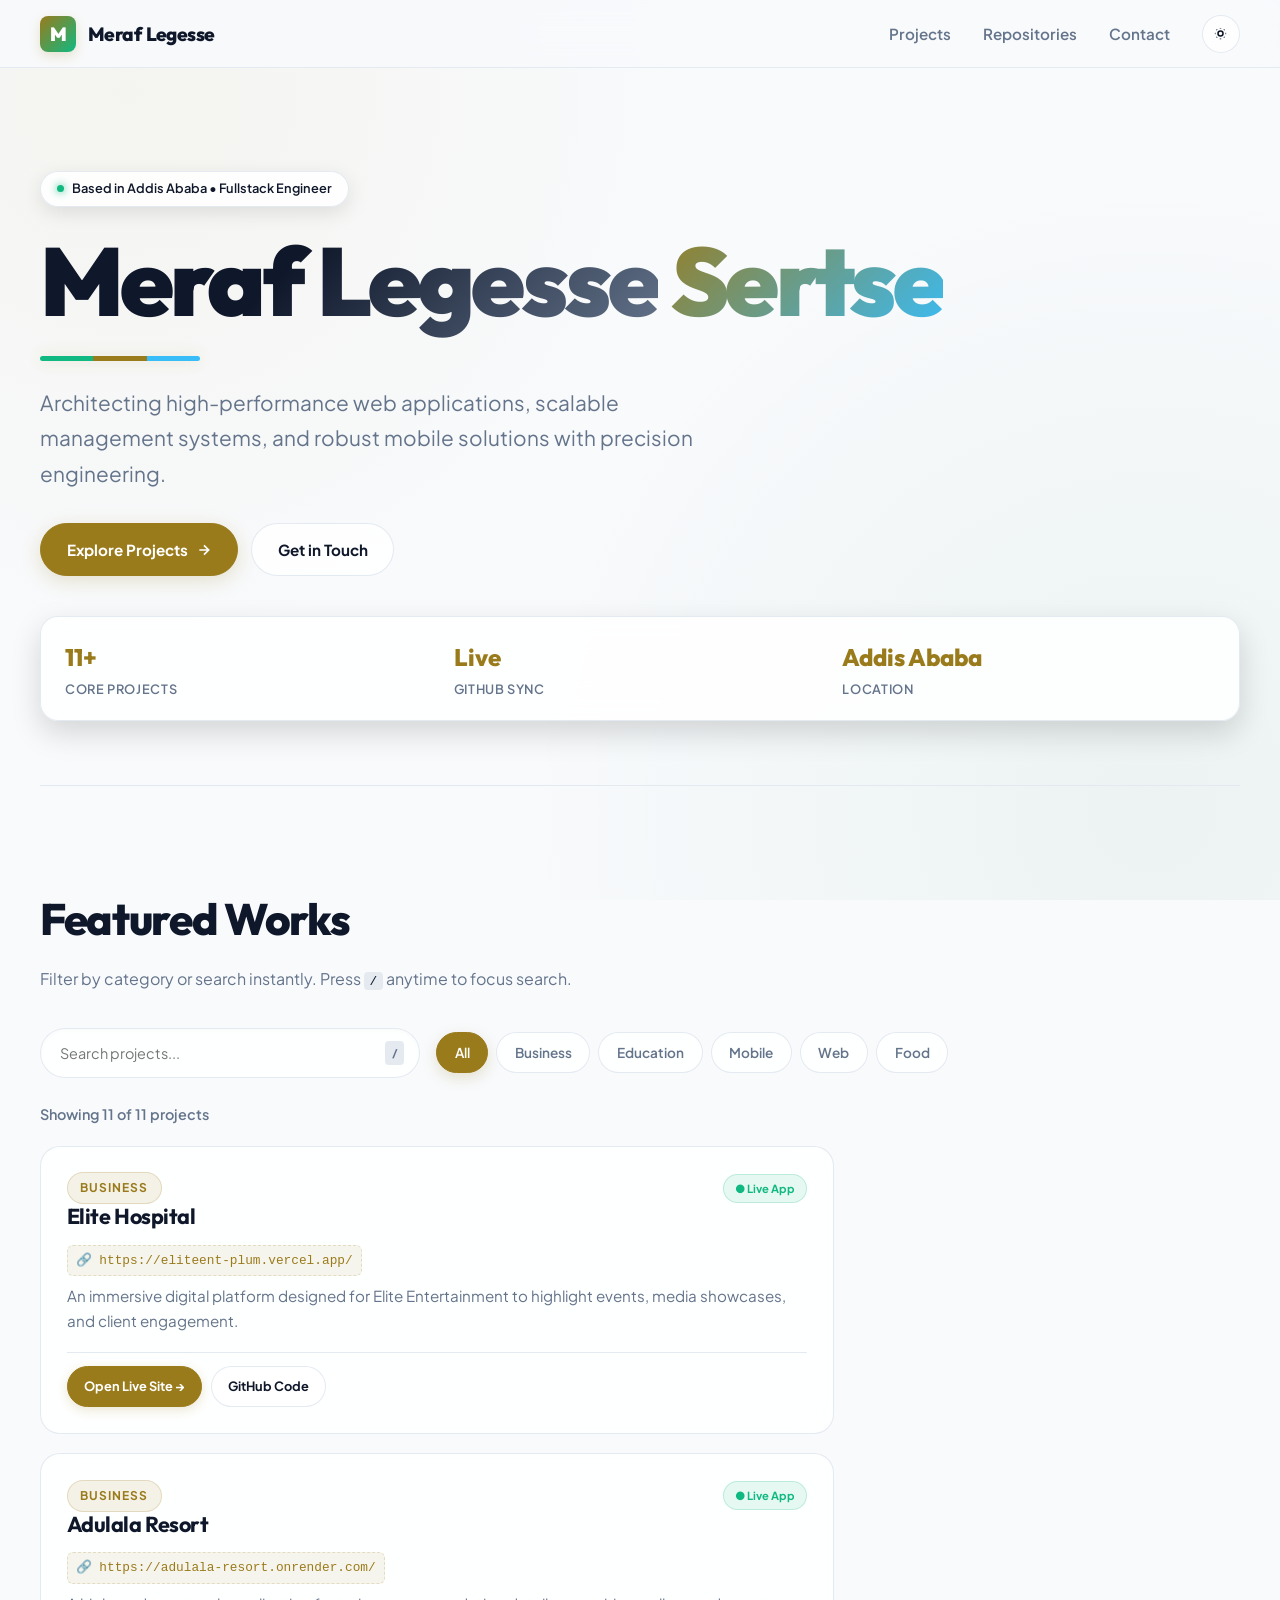
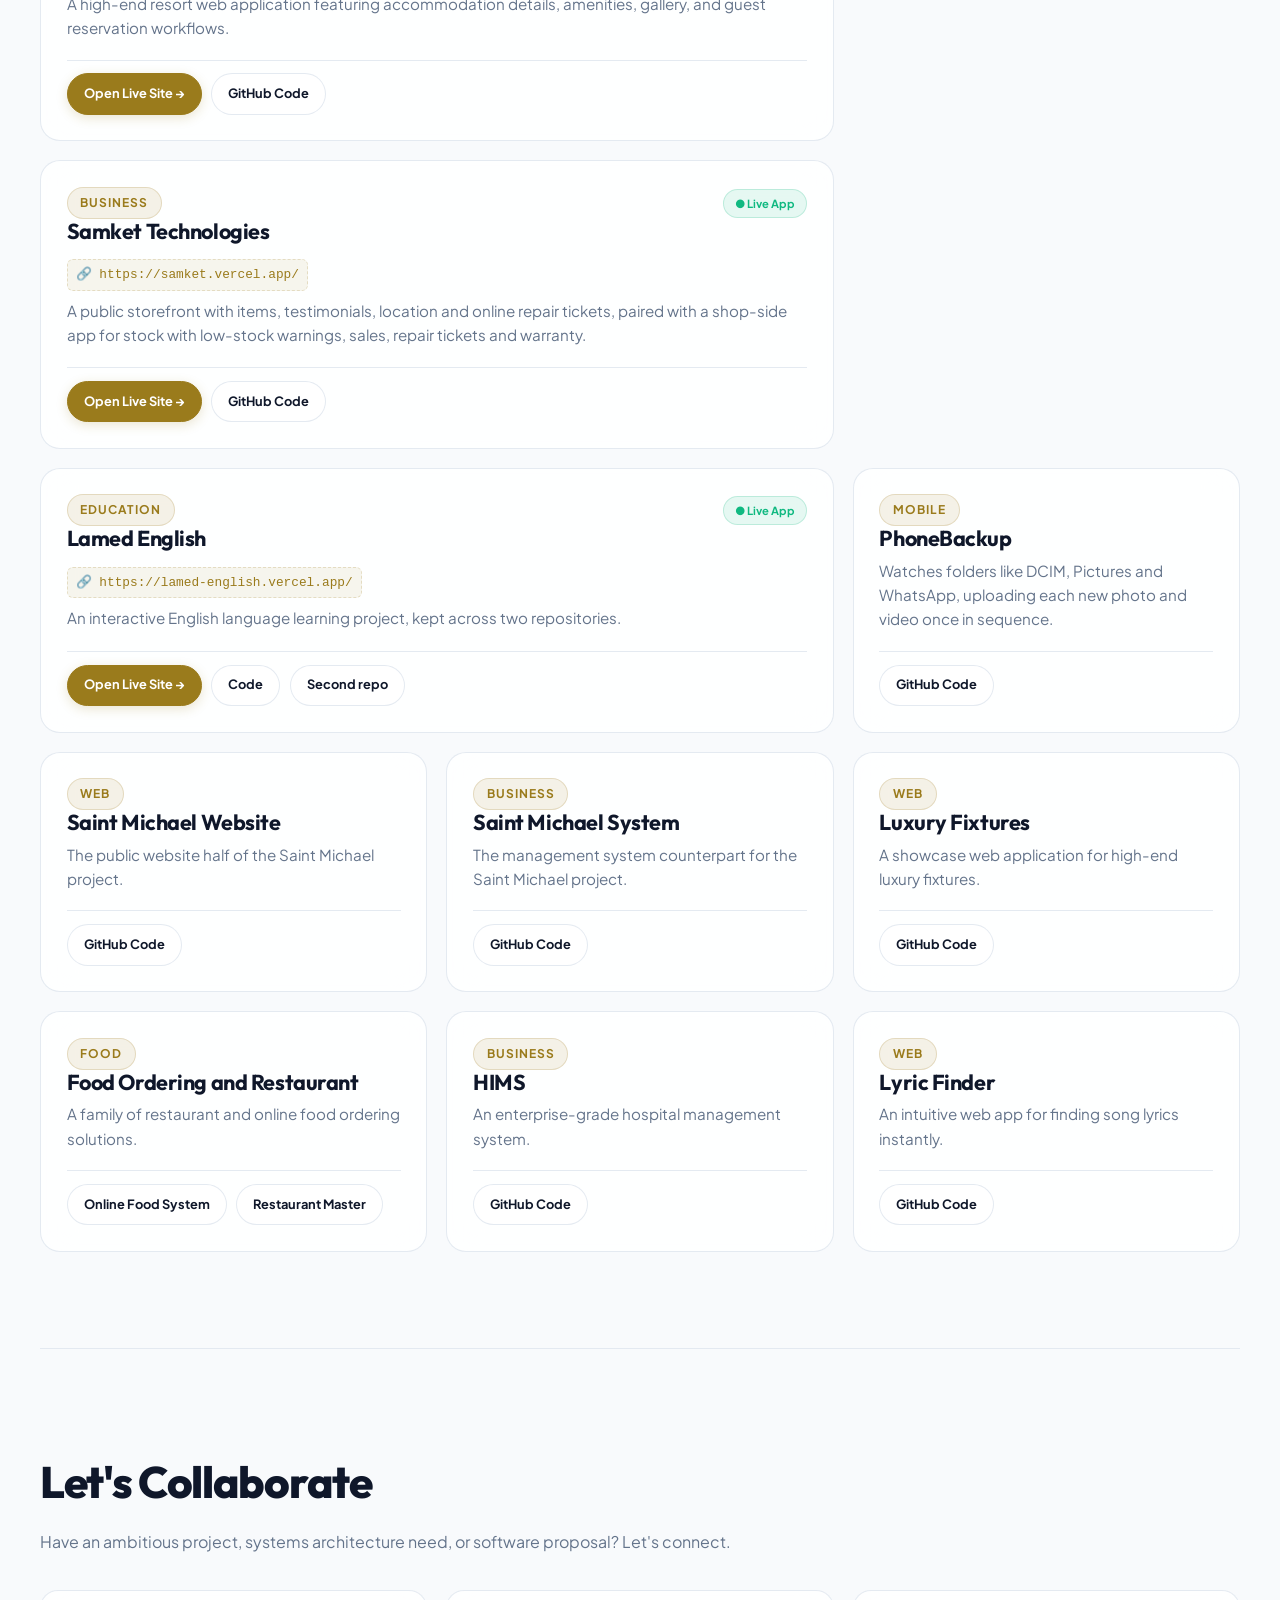
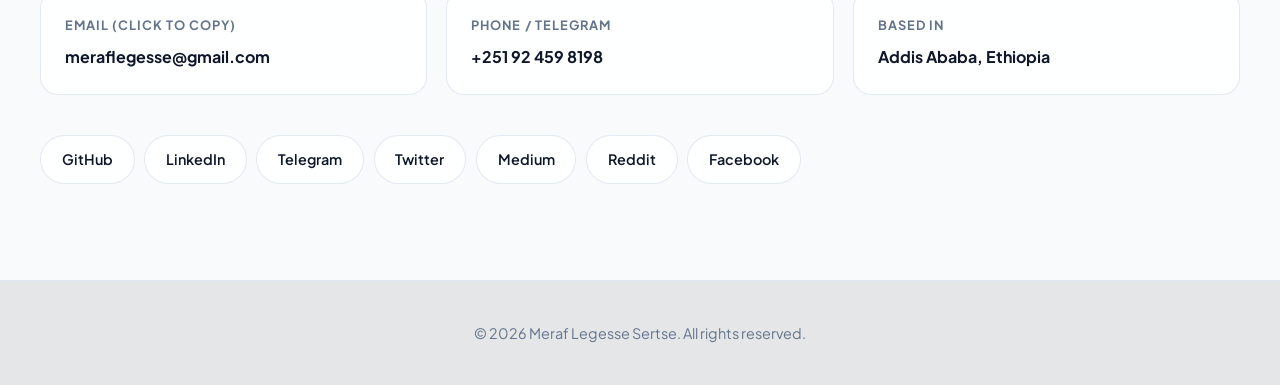
==== commit 47c567a1: "refactor: comment out public repositories section in index.html" ====
--- a/index.html
+++ b/index.html
@@ -987,13 +987,13 @@
         >
       </section>
 
-      <section id="repos" class="wrap">
+      <!-- <section id="repos" class="wrap">
         <h2>Public Repositories</h2>
         <p class="sub" id="rc">
           Fetching live public repositories from GitHub...
         </p>
         <ul class="rl" id="rl"></ul>
-      </section>
+      </section> -->
 
       <section id="contact" class="wrap">
         <h2>Let's Collaborate</h2>
@@ -1090,8 +1090,8 @@
     <script>
       const P = [
         {
-          n: "Elite Entertainment",
-          c: "Entertainment",
+          n: "Elite Hospital",
+          c: "Business",
           s: 1,
           r: [["Code", "elite-ent"]],
           live: "https://eliteent-plum.vercel.app/",
@@ -1100,7 +1100,7 @@
         },
         {
           n: "Adulala Resort",
-          c: "Hospitality",
+          c: "Business",
           s: 1,
           r: [["Code", "adulala-resort"]],
           live: "https://adulala-resort.onrender.com/",
